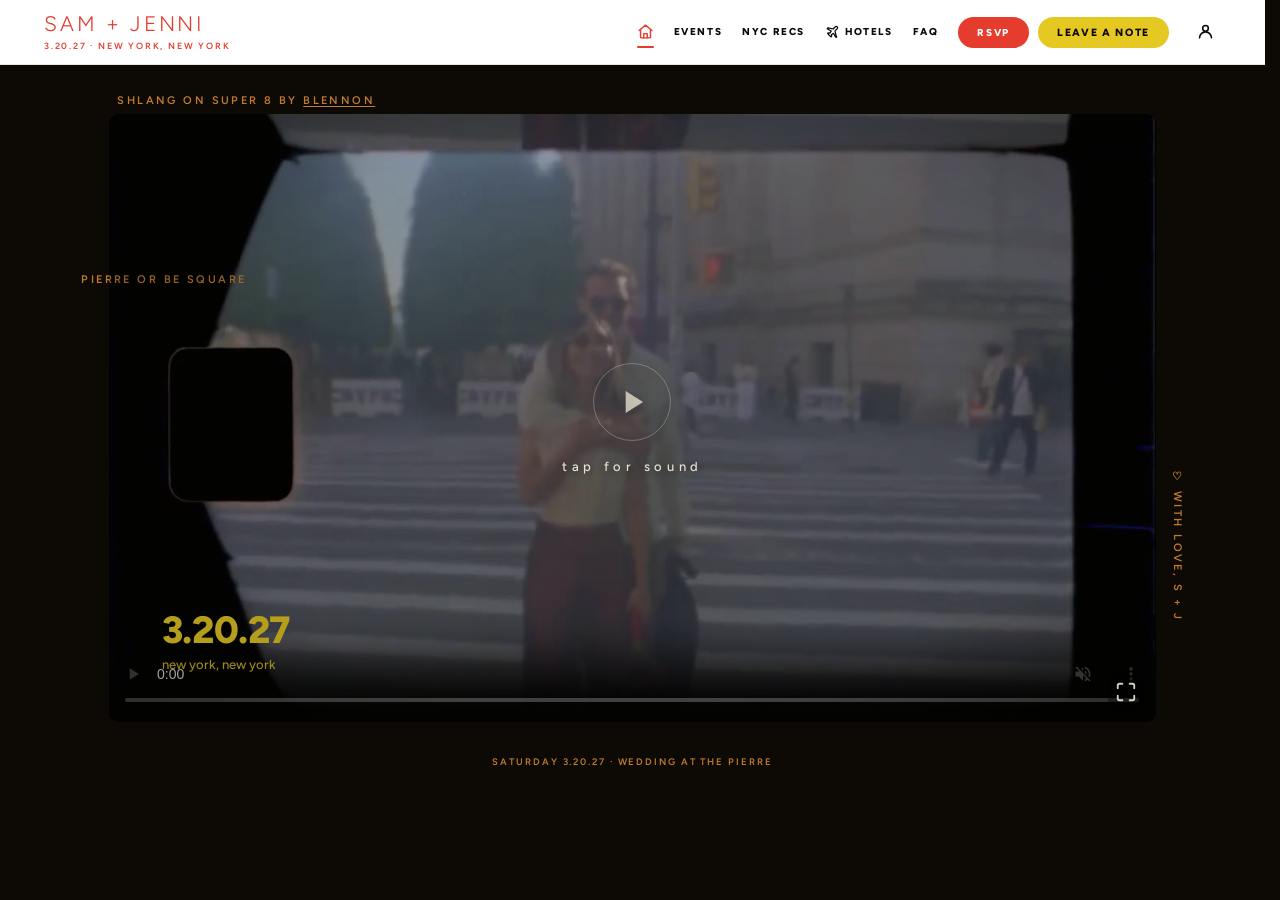
==== index.html @ 9a357774 "Photo upload: drop x-upsert (RLS refused every one), shrink big photos, surface the real error" ====
<!doctype html>
<html lang="en">
<head>
<meta charset="utf-8">
<meta name="viewport" content="width=device-width,initial-scale=1">
<meta property="og:type" content="website">
<meta property="og:url" content="https://samandjenni.com/">
<meta property="og:site_name" content="shlang wedding">
<meta property="og:title" content="sam + jenni">
<meta property="og:description" content="a private page for our guests">
<meta name="twitter:card" content="summary">
<meta name="twitter:title" content="sam + jenni">
<meta name="twitter:description" content="a private page for our guests">
<title>sam + jenni</title>
<meta name="description" content="shlang's wedding weekend · new york city">
<meta name="robots" content="noindex, nofollow">

<!-- Open Graph / iMessage / WhatsApp / Slack / Facebook -->
<!-- Twitter / X -->
<link rel="preconnect" href="https://fonts.googleapis.com">
<link rel="preconnect" href="https://fonts.gstatic.com" crossorigin>
<link href="https://fonts.googleapis.com/css2?family=Figtree:wght@300;400;500;600;700;800;900&display=swap" rel="stylesheet">
<link rel="icon" href="favicon.ico" sizes="any">
<link rel="stylesheet" href="site.css?v=20260831b">
<script>/* Preflight veil. Runs before first paint: if the gate told us this guest
   still owes us their details, hold the page behind an opaque layer so the
   home page and the hero film never flash before the panel. account.js lifts
   it once the sheet is mounted; the timeout below guarantees it lifts even if
   Supabase is unreachable, so nobody is ever stranded on a blank screen. */
if(/[?&]details=1\b/.test(location.search)){document.documentElement.className+=' sj-veil';
setTimeout(function(){document.documentElement.classList.remove('sj-veil')},2500);}</script>
<style>html.sj-veil::before{content:'';position:fixed;inset:0;background:#FBF8F3;z-index:2790}
html.sj-veil body{overflow:hidden}
html.sj-veil .sjsheet{z-index:2800}</style>
<style>
  :root {
    --red: #E53C2D;
    --red-deep: #C2301F;
    --gold: #E5C822;
    --gold-dim: rgba(229, 200, 34, 0.78);
    --ivory: #FAF3E0;
    --film-rust: #D08534;        /* analog edge-code amber/orange (Kodak-like) */
    --dark: #0D0905;
    --white: #FFFFFF;
  }

  * { box-sizing: border-box; margin: 0; padding: 0; }
  html, body { height: 100%; }

  /* Keyboard accessibility — show focus indicator only for keyboard navigation, not mouse clicks */
  button:focus:not(:focus-visible),
  a:focus:not(:focus-visible) { outline: none; }
  button:focus-visible,
  a:focus-visible,
  [role="button"]:focus-visible {
    outline: 2px solid var(--gold);
    outline-offset: 3px;
    border-radius: 2px;
  }
  body {
    font-family: 'Figtree', system-ui, -apple-system, sans-serif;
    background: var(--dark);
    color: var(--ivory);
    -webkit-font-smoothing: antialiased;
    overflow: hidden;
    display: flex;
    flex-direction: column;
  }

  /* ===== Top red ticker bar ===== */
  .ribbon {
    background: var(--red);
    color: var(--white);
    text-align: center;
    font-weight: 700;
    font-size: 12px;
    letter-spacing: 0.24em;
    text-transform: uppercase;
    padding: 13px 16px;
    flex: 0 0 auto;
  }
  .ribbon .sep {
    display: inline-block;
    margin: 0 18px;
    opacity: 0.7;
  }
  .ribbon-mobile { display: none; }
  @media (max-width: 720px) {
    .ribbon { font-size: 9.5px; letter-spacing: 0.14em; padding: 10px 8px; white-space: nowrap; overflow: hidden; }
    .ribbon .sep { margin: 0 8px; }
    .ribbon-desktop { display: none; }
    .ribbon-mobile { display: inline; }
  }

  /* ===== White crest band ===== */
  .crest {
    background: var(--white);
    text-align: center;
    padding: 12px 16px 13px;
    border-bottom: 1px solid var(--red);
    flex: 0 0 auto;
  }
  .crest-row {
    display: inline-flex;
    align-items: center;
    gap: 22px;
    line-height: 1;
  }
  .crest-rule {
    height: 2px;
    width: 64px;
    background: var(--red);
  }
  .crest-name {
    color: var(--red);
    font-weight: 900;
    font-size: 38px;
    letter-spacing: 0.06em;
    text-transform: uppercase;
  }
  .crest-tag {
    color: var(--red);
    font-weight: 600;
    font-size: 10px;
    letter-spacing: 0.34em;
    text-transform: uppercase;
    margin-top: 10px;
  }
  .crest-date {
    color: #8a7863;
    font-weight: 700;
    font-size: 15px;
    letter-spacing: 0.12em;
    margin-top: 10px;
    font-variant-numeric: tabular-nums;
  }
  @media (max-width: 720px) {
    .crest { padding: 14px 12px 16px; }
    .crest-name { font-size: 24px; letter-spacing: 0.04em; }
    .crest-rule { width: 36px; }
    .crest-tag { font-size: 9px; letter-spacing: 0.26em; margin-top: 7px; }
    .crest-date { font-size: 13px; margin-top: 8px; }
    .crest-row { gap: 14px; }
  }

  /* ===== Hero — black canvas with film-frame composition ===== */
  .hero {
    flex: 1 1 auto;
    background: var(--dark);
    position: relative;
    overflow: hidden;
    min-height: 0;
    display: flex;
    flex-direction: column;
    align-items: center;
    justify-content: center;
    padding: 10px 16px;
  }

  /* The film-frame wraps the video and gets the analog markings.
     Video aspect 1280/800 = 16:10 — fills width (with padding for markings) */
  .film-frame {
    position: relative;
    /* Fit by whichever dimension binds first: viewport width, or height-based 16:10.
       260px reserved for ribbon + crest + hero padding + fitf/cal-add caption stack.
       Asymmetric padding gives SHLANG more breathing room at top so it stays
       visible even with small overflows. */
    width: min(95vw, calc((100svh - 196px) * 1.6 + 100px));
    max-width: 1500px;
    aspect-ratio: calc(1280/800 + 0.08);  /* tiny extra width for side markings */
    padding: 36px 38px 24px;
  }
  @media (max-width: 720px) {
    /* Mobile: vertical 1080x1235 aspect, fills phone width.
       Tighter padding so markings sit right at the video edge. */
    .film-frame {
      width: 100%;
      max-width: none;
      aspect-ratio: 1080 / 1235;
      padding: 14px 18px 4px;
    }
    .hero { padding: 12px 0; }
  }

  .stage {
    position: absolute;
    inset: 36px 38px 24px;
    background: #000;
    overflow: hidden;
  }
  @media (max-width: 720px) {
    /* Inset matches new padding */
    .stage { top: 14px; left: 18px; right: 18px; bottom: 4px; }
  }

  .stage video {
    position: absolute;
    inset: 0;
    width: 100%;
    height: 100%;
    object-fit: cover;
    display: block;
    background: var(--dark);
  }
  .stage::after {
    content: "";
    position: absolute;
    inset: 0;
    pointer-events: none;
    background: radial-gradient(ellipse at center, transparent 65%, rgba(0,0,0,0.32) 100%);
  }

  /* ===== Analog film markings around the frame ===== */
  .film-mark {
    position: absolute;
    z-index: 1;           /* paint above .stage (video container) */
    color: var(--film-rust);
    font-family: 'Figtree', sans-serif;
    font-weight: 600;
    font-size: 11px;
    letter-spacing: 0.22em;
    text-transform: uppercase;
    white-space: nowrap;
    opacity: 0.92;
    pointer-events: none;  /* don't block video interactions beneath */
  }
  .film-mark a { pointer-events: auto; } /* re-enable clicks on the Blennon credit link */

  /* Same voice as the edge markings -- rust, uppercase, wide tracking -- but
     centred under the frame and allowed to wrap, because it carries two venues
     and a nowrap line would run off a narrow window. */
  .film-caption {
    margin: 9px auto 0;
    max-width: 92%;
    text-align: center;
    color: var(--film-rust);
    font-family: 'Figtree', sans-serif;
    font-weight: 600;
    font-size: 9.5px;
    letter-spacing: 0.2em;
    line-height: 1.55;
    text-transform: uppercase;
    opacity: 0.92;
  }
  .film-caption[hidden] { display: none; }
  /* One line on a wide window, stacked on a narrow one. Without this the
     84-character version wrapped to five ragged lines on a phone. */
  .fc-line { display: inline; }
  /* Horizontal margin, not an em-space in ::before -- whitespace at the join of
     two inline boxes collapses, and the two caption lines ran together with no
     gap between the end of one and the start of the next. */
  .fc-line + .fc-line { margin-left: 2.4em; }
  @media (max-width: 900px) {
    .fc-line { display: block; }
    .fc-line + .fc-line { margin-left: 0; margin-top: 4px; }
  }
  @media (max-width: 720px) {
    /* 92%, not 30ch: at 8.5px, 30ch is about 177px, which forced each event
       onto three lines. */
    .film-caption { font-size: 8.5px; letter-spacing: 0.14em; margin-top: 10px;
                    max-width: 92%; }
  }
  @media (max-height: 700px) {
    .film-caption { font-size: 8.5px; letter-spacing: 0.15em; margin-top: 6px; }
  }
  @media (max-width: 720px) {
    .film-mark { font-size: 8px; letter-spacing: 0.16em; }
  }

  /* Top edge markings (inside film-frame, deeper in 36px top padding band) */
  .mark-top-left  { top: 16px; left: 46px; }
  .mark-top-mid   { top: 16px; left: 50%; transform: translateX(-50%); }
  .mark-top-right { top: 16px; right: 46px; }
  /* Bottom edge markings (inside film-frame, 24px bottom padding band) */
  .mark-bot-left  { bottom: 9px; left: 46px; }
  .mark-bot-right { bottom: 9px; right: 46px; }

  /* Vertical side markings — left mirrors right by reading bottom-to-top */
  .mark-left-side {
    top: 30%;
    left: 10px;
    transform: translateY(-50%);
    writing-mode: sideways-lr;  /* bottom-to-top with upright chars */
    white-space: nowrap;
  }
  .mark-right-side {
    top: 70%;
    right: 10px;
    transform: translateY(-50%);
    writing-mode: vertical-rl;  /* top-to-bottom */
    white-space: nowrap;
  }

  @media (max-width: 720px) {
    /* Mobile: top marking sits tight to the video edge */
    .mark-top-left  { top: 3px; left: 22px; font-size: 8.5px; letter-spacing: 0.18em; }
    .mark-top-right { display: none; }
    /* Hide bottom markings on mobile — no floating frame numbers between video & FITF */
    .mark-bot-left  { display: none; }
    .mark-bot-right { display: none; }
    /* Side vertical markings — pulled tight to video edge.
       Left (PIERRE) high at top: 22%, right (heart) low at top: 70% — mirrors diagonal. */
    .mark-left-side  { left: 6px; top: 22%; font-size: 8.5px; letter-spacing: 0.18em; }
    .mark-right-side { right: 6px; font-size: 8.5px; letter-spacing: 0.18em; }
  }

  /* ===== Centered SOUND ON overlay (initial state) ===== */
  .sound-overlay {
    position: absolute;
    inset: 0;
    background: rgba(13, 9, 5, 0.22);
    /* No blur — video stays sharp so date typography reads through */
    display: flex;
    flex-direction: column;
    align-items: center;
    justify-content: center;
    gap: 18px;
    cursor: pointer;
    z-index: 5;
    transition: opacity 0.5s ease;
  }
  .sound-overlay.hidden {
    opacity: 0;
    pointer-events: none;
  }
  /* Speaker wrapper holds icon + breathing ring */
  .speaker-wrap {
    position: relative;
    width: 78px;
    height: 78px;
    display: inline-flex;
    align-items: center;
    justify-content: center;
  }
  .speaker-wrap::before {
    content: "";
    position: absolute;
    inset: 0;
    border-radius: 50%;
    border: 1px solid rgba(250, 243, 224, 0.7);
    animation: ringBreathe 3.6s ease-in-out 6 both;
  }
  .sound-overlay svg {
    width: 38px;
    height: 38px;
    color: var(--ivory);
    transform-origin: center;
    /* Visible breathing: opacity + scale + soft glow. 6 cycles × 3.6s ≈ 22s, then static */
    animation: iconBreathe 3.6s ease-in-out 6 both;
    z-index: 1;
  }
  .sound-overlay .label {
    color: var(--ivory);
    font-family: 'Figtree', sans-serif;
    font-weight: 500;
    font-size: 13px;
    letter-spacing: 0.36em;
    text-transform: lowercase;
    text-shadow: 0 2px 8px rgba(0,0,0,0.55);
    opacity: 0.9;
    transition: opacity 0.25s ease;
  }
  /* Hover brightens label (icon hover handled via animation/static rest state) */
  .sound-overlay:hover .label { opacity: 1; }

  @keyframes iconBreathe {
    0%, 100% {
      opacity: 0.7;
      transform: scale(1);
      filter: drop-shadow(0 0 0 rgba(255, 240, 220, 0));
    }
    50% {
      opacity: 1;
      transform: scale(1.1);
      filter: drop-shadow(0 0 16px rgba(255, 240, 220, 0.45));
    }
  }
  @keyframes ringBreathe {
    0%, 100% {
      transform: scale(1);
      opacity: 0.5;
      border-color: rgba(250, 243, 224, 0.55);
    }
    50% {
      transform: scale(1.16);
      opacity: 0.95;
      border-color: rgba(250, 243, 224, 0.95);
    }
  }
  @media (max-width: 720px) {
    .sound-overlay svg { width: 30px; height: 30px; }
    .sound-overlay .label { font-size: 11px; letter-spacing: 0.28em; }
  }

  /* Small SOUND OFF toggle (appears after sound is enabled — in BLACK SPACE under Watch Full Reel) */
  .sound-toggle {
    position: absolute;
    top: 50px;    /* directly below .hero-watch-reel (top: 16px) */
    right: 22px;  /* same x as .hero-watch-reel */
    z-index: 5;
    display: inline-flex;
    align-items: center;
    gap: 8px;
    font-family: 'Figtree', sans-serif;
    color: var(--ivory);
    background: none;
    border: none;
    cursor: pointer;
    padding: 4px 0;
    font-size: 10px;
    letter-spacing: 0.26em;
    text-transform: uppercase;
    font-weight: 400;
    opacity: 0;
    transition: opacity 0.3s;
    pointer-events: none;
  }
  .sound-toggle.show {
    opacity: 0.55;
    pointer-events: auto;
  }
  .sound-toggle:hover { opacity: 0.9; }
  .sound-toggle svg { width: 11px; height: 11px; }
  @media (max-width: 720px) {
    .sound-toggle { top: 42px; right: 18px; font-size: 9px; letter-spacing: 0.2em; }
  }

  /* ===== Watch full reel — in the black canvas, upper-right of hero (outside film frame) ===== */
  .hero-watch-reel {
    position: absolute;
    top: 16px;
    right: 22px;
    z-index: 6;
    display: inline-flex;
    align-items: center;
    gap: 10px;
    font-family: 'Figtree', sans-serif;
    text-transform: uppercase;
    color: var(--ivory);
    background: none;
    border: none;
    cursor: pointer;
    padding: 6px 0;
    font-weight: 500;
    font-size: 12px;
    letter-spacing: 0.3em;
    opacity: 0.82;
    transition: opacity 0.2s;
  }
  .hero-watch-reel::after {
    content: "";
    position: absolute;
    left: 0; right: 0; bottom: 0;
    height: 1px;
    background: currentColor;
    transform: scaleX(0.4);
    transform-origin: right;
    opacity: 0.6;
    transition: transform 0.3s ease-out, opacity 0.25s;
  }
  .hero-watch-reel { opacity: 0.5; }
  .hero-watch-reel:hover { opacity: 1; }
  .hero-watch-reel:hover::after { transform: scaleX(1); opacity: 1; }
  .hero-watch-reel .play-tri {
    transition: transform 0.22s;
    font-size: 16px;
    line-height: 1;
    display: inline-block;
  }
  .hero-watch-reel:hover .play-tri { transform: translateX(2px) scale(1.1); }
  /* Icon-only fullscreen button — lower-right of the video */
  .hero-watch-reel.icon-only {
    top: auto; bottom: 12px; right: 12px;
    padding: 7px; gap: 0;
    background: rgba(0,0,0,0.4); border-radius: 8px; opacity: 0.85; color: var(--ivory);
  }
  .hero-watch-reel.icon-only::after { display: none; }
  .hero-watch-reel.icon-only:hover { opacity: 1; background: rgba(0,0,0,0.6); }
  .hero-watch-reel.icon-only svg { display: block; transition: transform 0.2s; }
  .hero-watch-reel.icon-only:hover svg { transform: scale(1.12); }
  /* Use our overlay for fullscreen — hide the native controls' fullscreen button */
  #heroVideo::-webkit-media-controls-fullscreen-button { display: none; }
  /* Full-screen reel overlay */
  .reel-modal {
    position: fixed; inset: 0; z-index: 1000;
    background: rgba(13,9,5,0.94);
    display: none; align-items: center; justify-content: center; padding: 24px;
  }
  .reel-modal.open { display: flex; }
  .reel-modal video { max-width: 100%; max-height: 86vh; width: auto; border: 2px solid var(--ivory); background:#000; }
  .reel-close {
    position: absolute; top: 18px; right: 22px;
    width: 46px; height: 46px; border-radius: 50%;
    border: 2px solid var(--ivory); background: rgba(0,0,0,0.45); color: var(--ivory);
    font-size: 26px; line-height: 42px; text-align: center; cursor: pointer; z-index: 2;
    transition: background 0.15s, color 0.15s, border-color 0.15s;
  }
  .reel-close:hover { background: var(--red); border-color: var(--red); color: #fff; }
  @media (max-width: 720px) { .reel-close { top: 12px; right: 14px; } }
  @media (max-width: 720px) {
    /* Mobile: keep upper-right watch reel visible, just smaller */
    .hero-watch-reel { top: 14px; right: 18px; font-size: 10px; letter-spacing: 0.22em; gap: 6px; }
    /* Remove the resting underline on mobile — no hover to reveal it, half-line looks awkward */
    .hero-watch-reel::after { display: none; }
  }

  /* Hide the inline mobile link entirely — we restored the upper-right watch reel */
  .reel-link-mobile { display: none; }

  /* Date text fallback — shown over the black stage if the video fails entirely.
     Mirrors the burned-in lower-left date typography so guests still see when/where. */
  .date-fallback {
    position: absolute;
    bottom: 8%;
    left: 5%;
    z-index: 4;
    color: var(--gold);
    font-family: 'Figtree', sans-serif;
    line-height: 1.3;
    text-transform: lowercase;
    pointer-events: none;
    opacity: 0;
    transition: opacity 0.4s ease;
  }
  .date-fallback.show { opacity: 1; }
  .date-fallback .df-tag {
    font-size: 14px;
    font-weight: 500;
    margin-bottom: 4px;
    opacity: 0.85;
  }
  .date-fallback .df-date {
    font-size: 38px;
    font-weight: 800;
    letter-spacing: -0.01em;
    line-height: 1;
    margin-bottom: 8px;
  }
  .date-fallback .df-loc {
    font-size: 13px;
    font-weight: 500;
    opacity: 0.85;
  }
  @media (max-width: 720px) {
    .date-fallback .df-tag  { font-size: 11px; }
    .date-fallback .df-date { font-size: 30px; }
    .date-fallback .df-loc  { font-size: 11px; }
  }


  /* ===== Centered FITF caption below video ===== */
  .fitf-caption {
    margin-top: 6px;
    color: var(--gold);
    font-weight: 400;
    font-size: 10px;
    letter-spacing: 0.32em;
    text-transform: lowercase;
    opacity: 0.55;
    text-align: center;
    font-family: 'Figtree', sans-serif;
    flex: 0 0 auto;
  }
  @media (max-width: 720px) {
    .fitf-caption { font-size: 9px; letter-spacing: 0.32em; margin-top: 14px; }
  }

  /* ===== Add to Calendar — gold CTA above FITF (links at full opacity = clearly tappable) ===== */
  .cal-add {
    margin-top: 20px;
    text-align: center;
    font-family: 'Figtree', sans-serif;
    font-size: 12.5px;
    letter-spacing: 0.18em;
    text-transform: lowercase;
    color: var(--gold);
    flex: 0 0 auto;
  }
  .cal-add .cal-icon {
    width: 14px;
    height: 14px;
    color: var(--gold);
    opacity: 0.95;
    vertical-align: -3px;
    margin-right: 8px;
  }
  .cal-add .lead {
    color: var(--gold);
    opacity: 0.9;        /* brighter lead — reads as CTA, not caption */
    margin-right: 5px;
  }
  .cal-add a {
    color: var(--gold);
    opacity: 1;           /* link words at full gold — clearly tappable */
    text-decoration: none;
    border-bottom: 1px solid rgba(229, 200, 34, 0.65);  /* underline more visible */
    padding-bottom: 1px;
    transition: color 0.2s, border-color 0.2s;
  }
  .cal-add a:hover {
    color: #fff;
    border-color: #fff;
  }
  .cal-add .dot {
    margin: 0 5px;
    opacity: 0.45;
  }
  /* Share / download icon buttons — pulled close to the calendar links so they read as part of the same row */
  .cal-action-sep {
    margin: 0 4px 0 7px;
    opacity: 0.45;
  }
  .cal-action {
    display: inline-flex;
    align-items: center;
    justify-content: center;
    width: 20px;
    height: 20px;
    margin: 0 1px;
    padding: 0;
    color: var(--gold);
    background: none;
    border: none;
    cursor: pointer;
    opacity: 0.85;
    vertical-align: middle;
    transition: opacity 0.2s, transform 0.2s, color 0.2s;
  }
  .cal-action:hover { opacity: 1; color: #fff; transform: translateY(-1px); }
  .cal-action svg { width: 13px; height: 13px; display: block; }
  @media (max-width: 720px) {
    .cal-add { font-size: 11px; letter-spacing: 0.14em; margin-top: 14px; }
    .cal-add .cal-icon { width: 12px; height: 12px; margin-right: 6px; vertical-align: -2px; }
    .cal-add .dot { margin: 0 4px; }
    .cal-action { width: 18px; height: 18px; }
    .cal-action svg { width: 11px; height: 11px; }
    .cal-action-sep { margin: 0 3px 0 5px; }
  }

  /* Calendar actions overlaid in the film frame's bottom band */
  .cal-add.in-frame{
    position:absolute; left:50%; bottom:8px; transform:translateX(-50%);
    margin:0; z-index:7; white-space:nowrap;
    background:rgba(13,9,5,0.55); border-radius:999px; padding:6px 16px;
    -webkit-backdrop-filter:blur(3px); backdrop-filter:blur(3px);
  }
  @media (max-width:720px){
    .cal-add.in-frame{ bottom:5px; padding:4px 10px; }
    .cal-add.in-frame .lead{ display:none; }
  }


  /* ===== Floating hero utilities: calendar (left) + book (right) ===== */
  .hero-utils{
    position:absolute; left:0; right:0; bottom:10px; z-index:8;
    display:flex; align-items:center; justify-content:space-between;
    padding:0 26px; pointer-events:none;
  }
  .hero-utils > *, .cal-wrap{ pointer-events:auto; }
  .util-pill{
    display:inline-flex; align-items:center; gap:9px;
    font-family:'Figtree',sans-serif; font-size:11px; font-weight:800;
    letter-spacing:.16em; text-transform:uppercase; text-decoration:none;
    padding:11px 20px; border-radius:999px; cursor:pointer; white-space:nowrap;
    transition:background .15s,color .15s,transform .15s;
  }
  .util-pill svg{ width:14px; height:14px; }
  .cal-toggle{
    background:rgba(13,9,5,.55); color:var(--gold); border:1.5px solid var(--gold-dim);
    -webkit-backdrop-filter:blur(4px); backdrop-filter:blur(4px);
  }
  .cal-toggle:hover{ background:rgba(13,9,5,.8); color:#fff; border-color:#fff; }
  .cal-toggle .caret{ font-size:10px; opacity:.8; transition:transform .18s; }
  .cal-toggle[aria-expanded="true"] .caret{ transform:rotate(180deg); }
  .util-book{
    background:var(--red); color:#fff; border:2px solid var(--dark);
    box-shadow:0 3px 14px rgba(0,0,0,.45);
  }
  .util-book:hover{ background:var(--gold); color:var(--dark); border-color:var(--dark); transform:translateY(-1px); }

  .cal-wrap{ position:relative; }
  .cal-pop{
    position:absolute; bottom:calc(100% + 10px); left:0; min-width:230px;
    background:#fff; border:2px solid var(--dark); border-radius:14px;
    box-shadow:0 14px 40px rgba(0,0,0,.45); padding:7px; z-index:9;
  }
  .cal-pop[hidden]{ display:none; }
  .cal-pop a, .cal-pop button{
    display:block; width:100%; text-align:left; background:none; border:none;
    font-family:'Figtree',sans-serif; font-size:13px; font-weight:600; color:var(--dark);
    text-decoration:none; padding:10px 12px; border-radius:9px; cursor:pointer;
  }
  .cal-pop a:hover, .cal-pop button:hover{ background:var(--ivory); color:var(--red); }
  .cal-pop-sep{ height:1px; background:#e4d9c4; margin:5px 8px; }

  @media (max-width:720px){
    /* two-button dock */
    .hero-utils{ position:static; padding:10px 12px 0; gap:10px; }
    .hero-utils .util-pill{ flex:1; justify-content:center; font-size:10px; padding:12px 10px; letter-spacing:.1em; }
    .cal-wrap{ flex:1; display:flex; }
    .cal-toggle{ width:100%; justify-content:center; }
    .cal-pop{ left:0; right:0; min-width:0; }
  }

  /* ===== Modal for full reel ===== */
  .modal { position: fixed; inset: 0; background: rgba(13, 9, 5, 0.95); display: none; align-items: center; justify-content: center; z-index: 100; padding: 32px; }
  .modal.open { display: flex; }
  .modal-inner { background: #000; max-width: 1100px; width: 100%; border: 2px solid var(--gold); border-radius: 2px; position: relative; }
  .modal video { width: 100%; height: auto; display: block; }
  .modal-close { position: absolute; top: -18px; right: -18px; background: var(--red); color: var(--white); border: none; width: 40px; height: 40px; border-radius: 999px; cursor: pointer; font-size: 18px; font-weight: 700; line-height: 1; box-shadow: 0 4px 18px rgba(0,0,0,0.5); z-index: 2; }
  @media (max-width: 720px) {
    /* Mobile: keep close button inside the modal-inner so it won't clip against the screen edge or iOS notch */
    .modal-close { top: 10px; right: 10px; width: 36px; height: 36px; }
  }

  /* Reel credit — tiny film-credit strip below the video in the modal */
  .reel-credit {
    background: #000;
    padding: 14px 20px 16px;
    text-align: center;
    font-family: 'Figtree', sans-serif;
    font-size: 10px;
    letter-spacing: 0.3em;
    text-transform: lowercase;
    color: rgba(250, 243, 224, 0.55);
    font-weight: 400;
  }
  .reel-credit a {
    color: rgba(250, 243, 224, 0.85);
    text-decoration: none;
    border-bottom: 1px solid rgba(250, 243, 224, 0.3);
    transition: color 0.2s, border-color 0.2s;
    padding-bottom: 1px;
  }
  .reel-credit a:hover {
    color: var(--gold);
    border-color: var(--gold);
  }
  .reel-credit .dot {
    margin: 0 12px;
    opacity: 0.45;
  }
  @media (max-width: 640px) {
    .reel-credit { font-size: 9px; letter-spacing: 0.22em; padding: 10px 12px 12px; }
    .reel-credit .dot { margin: 0 6px; }
  }

  /* ===== Where to stay ===== */
  .stay-link {
    display: block;
    margin: 4px auto 0;
    background: none;
    border: none;
    cursor: pointer;
    font-family: 'Figtree', sans-serif;
    font-size: 10px;
    font-weight: 600;
    letter-spacing: 0.32em;
    text-transform: lowercase;
    color: var(--gold);
    opacity: 0.85;
    padding: 4px 8px;
    flex: 0 0 auto;
  }
  .stay-link:hover { opacity: 1; text-decoration: underline; text-underline-offset: 4px; }
  .stay-link .arrow { margin-left: 6px; }
  @media (max-width: 720px) {
    .stay-link { font-size: 9px; letter-spacing: 0.26em; }
  }
  .hotels-inner {
    background: #000;
    max-width: 560px;
    width: 100%;
    border: 2px solid var(--gold);
    border-radius: 2px;
    position: relative;
    padding: 34px 34px 26px;
    font-family: 'Figtree', sans-serif;
  }
  .hotels-inner h2 {
    text-align: center;
    color: var(--gold);
    font-size: 15px;
    font-weight: 700;
    letter-spacing: 0.32em;
    text-transform: lowercase;
    margin-bottom: 6px;
  }
  .hotels-inner .stay-sub {
    text-align: center;
    color: rgba(250, 243, 224, 0.55);
    font-size: 10px;
    letter-spacing: 0.22em;
    text-transform: lowercase;
    margin-bottom: 22px;
  }
  .hotel-row {
    display: flex;
    justify-content: space-between;
    align-items: baseline;
    gap: 16px;
    padding: 13px 2px;
    border-top: 1px solid rgba(250, 243, 224, 0.15);
  }
  .hotel-row:last-of-type { border-bottom: 1px solid rgba(250, 243, 224, 0.15); }
  .hotel-row .h-name {
    color: var(--ivory);
    font-size: 13.5px;
    font-weight: 600;
    letter-spacing: 0.06em;
    text-transform: lowercase;
  }
  .hotel-row .h-note {
    display: block;
    color: rgba(250, 243, 224, 0.5);
    font-size: 10.5px;
    font-weight: 400;
    letter-spacing: 0.04em;
    margin-top: 2px;
  }
  .hotel-row a.h-book {
    color: var(--gold);
    font-size: 10.5px;
    font-weight: 700;
    letter-spacing: 0.22em;
    text-transform: lowercase;
    text-decoration: none;
    border-bottom: 1px solid rgba(229, 200, 34, 0.4);
    padding-bottom: 1px;
    white-space: nowrap;
  }
  .hotel-row a.h-book:hover { border-color: var(--gold); }
  .hotels-inner .stay-foot {
    text-align: center;
    color: rgba(250, 243, 224, 0.45);
    font-size: 9.5px;
    letter-spacing: 0.24em;
    text-transform: lowercase;
    margin-top: 18px;
  }
  @media (max-width: 640px) {
    .hotels-inner { padding: 26px 18px 20px; }
    .hotel-row { flex-direction: column; gap: 6px; }
  }
</style>

<style>
  /* ===== Full-site sections (added) ===== */
  .sitenav{position:sticky;top:0;z-index:60;display:flex;justify-content:center;align-items:center;gap:26px;flex-wrap:wrap;
    background:var(--ivory);border-top:2px solid var(--dark);border-bottom:2px solid var(--dark);padding:0 20px;min-height:46px}
  .sitenav a{font-family:'Figtree',sans-serif;font-size:11px;font-weight:800;letter-spacing:.22em;text-transform:uppercase;
    color:var(--dark);text-decoration:none;padding:2px 0;border-bottom:2px solid transparent}
  .sitenav a:hover{color:var(--red);border-bottom-color:var(--red)}
  .nav-cta{display:inline-flex;gap:9px;align-items:center}
  .nav-cta .cta-btn{border:2px solid var(--dark);border-radius:999px;background:var(--gold);color:var(--dark);font-family:inherit;font-size:10.5px;font-weight:800;letter-spacing:.16em;text-transform:uppercase;padding:8px 18px;cursor:pointer;text-decoration:none;white-space:nowrap;border-bottom:2px solid var(--dark)}
  .nav-cta .cta-btn:hover{background:var(--red);color:#fff;border-color:var(--red)}
  .nav-cta .cta-primary{background:var(--red);color:#fff;border-color:var(--red)}
  .nav-cta .cta-primary:hover{background:var(--dark);border-color:var(--dark)}
  /* Tablet only. Below 761px site.css keeps the nav on ONE nowrap scrolling row,
     so the calendar icon must not be allowed to wrap onto a line of its own. */
  @media(max-width:900px) and (min-width:761px){.sitenav{flex-wrap:wrap;padding:8px 14px;gap:12px 16px}}
  @media(max-width:900px){.nav-cta{width:100%;justify-content:center}.nav-cta .cta-btn{flex:1;text-align:center;max-width:190px}}
  .sect{background:var(--ivory);color:var(--dark);padding:44px 24px;border-bottom:2px solid var(--dark)}
  .sect.alt{background:var(--white)}
  .wrap{max-width:960px;margin:0 auto}
  .eyebrow{text-align:center;font-size:10.5px;font-weight:800;letter-spacing:.34em;text-transform:uppercase;color:var(--red);margin-bottom:12px}
  .sect h2{text-align:center;font-size:34px;font-weight:800;letter-spacing:.05em;text-transform:uppercase;line-height:1.05}
  .sect .rule{width:60px;height:3px;background:var(--red);margin:16px auto 8px}
  .sect .lede{text-align:center;font-size:14.5px;color:#6b5a50;font-style:italic;margin-bottom:40px}
  /* schedule */
  .days{display:grid;grid-template-columns:1fr 1fr;gap:22px}
  .dcard{border:2px solid var(--dark);background:var(--white)}
  .dcard .band{border-bottom:2px solid var(--dark);padding:12px;text-align:center;font-size:11px;font-weight:800;letter-spacing:.22em;text-transform:uppercase}
  .dcard.fri .band{background:var(--gold)}
  .dcard.sat .band{background:var(--red);color:var(--white)}
  .dcard .in{padding:26px 22px;text-align:center}
  .dcard h3{font-size:25px;font-weight:800;text-transform:uppercase;letter-spacing:.03em}
  .dcard .addr{font-size:13px;color:#6b5a50;margin-top:7px;line-height:1.5}
  .dcard .tag{display:inline-block;margin-top:14px;font-size:10px;font-weight:800;letter-spacing:.16em;text-transform:uppercase;
    border:1.5px solid var(--dark);border-radius:999px;padding:5px 12px}
  .dcard a.maplink{display:inline-block;margin-top:14px;font-size:11px;font-weight:800;letter-spacing:.14em;text-transform:uppercase;color:var(--red)}
  /* hotels */
  .hotel{border:2px solid var(--dark);background:var(--white);margin-bottom:-2px;display:grid;grid-template-columns:1fr auto;gap:18px;align-items:center;padding:20px 22px}
  .hotel.star{outline:3px solid var(--red);outline-offset:-3px;position:relative;z-index:1}
  .hname{font-size:19px;font-weight:800;text-transform:uppercase;letter-spacing:.03em}
  .hmeta{font-size:13px;color:#6b5a50;margin-top:5px;line-height:1.55}
  .hmeta b{color:var(--dark)}
  .flag{display:inline-block;background:var(--red);color:#fff;font-size:9px;font-weight:800;letter-spacing:.14em;
    text-transform:uppercase;padding:3px 9px;border-radius:999px;margin-bottom:7px}
  .bookbtn{display:inline-block;border:2px solid var(--dark);background:var(--gold);color:var(--dark);text-decoration:none;
    font-size:11px;font-weight:800;letter-spacing:.16em;text-transform:uppercase;padding:12px 20px;white-space:nowrap}
  .bookbtn:hover{background:var(--red);color:#fff}
  .travelnote{margin-top:26px;border:2px dashed var(--dark);padding:18px 20px;font-size:13.5px;line-height:1.7;background:var(--ivory)}
  .travelnote .tnlabel{display:block;text-transform:uppercase;letter-spacing:.12em;font-size:10.5px;font-weight:800;color:var(--red);margin-bottom:8px}
  .travelnote b{font-weight:700;color:var(--dark)}
  /* faq */
  .faq{border:2px solid var(--dark);background:var(--white)}
  .faq details{border-bottom:1px dashed #d6c6ac}
  .faq details:last-child{border-bottom:none}
  .faq summary{cursor:pointer;list-style:none;padding:17px 22px;font-size:14.5px;font-weight:700;display:flex;justify-content:space-between;gap:14px}
  .faq summary::-webkit-details-marker{display:none}
  .faq summary::after{content:'+';color:var(--red);font-weight:800;font-size:19px;line-height:1}
  .faq details[open] summary::after{content:'–'}
  .faq .a{padding:0 22px 19px;font-size:13.5px;line-height:1.7;color:#5f5148}
  /* rsvp */
  .rsvp{text-align:center;border:2px solid var(--dark);background:var(--red);color:#fff;padding:44px 30px}
  .rsvp h3{font-size:26px;font-weight:800;text-transform:uppercase;letter-spacing:.06em}
  .rsvp p{max-width:560px;margin:14px auto 0;font-size:14.5px;line-height:1.65}
  .sfoot{text-align:center;padding:40px 20px;background:var(--dark);color:var(--gold);
    font-size:10.5px;font-weight:700;letter-spacing:.26em;text-transform:uppercase}
  @media(max-width:760px){
    .days{grid-template-columns:1fr}
    .hotel{grid-template-columns:1fr}
    .sect h2{font-size:26px}
    .sitenav{gap:16px;padding:12px 14px}
    .sitenav a{font-size:11px;letter-spacing:.14em}
  }
</style>

<style>
  /* ===== Layout fixes: turn the old single-screen save-the-date into a scrolling site ===== */
  html { scroll-behavior: smooth; }
  body {
    display: block !important;      /* was flex — it crushed the hero */
    overflow: visible !important;   /* was hidden — it broke scrolling + sticky nav */
    background: #fff !important;
    color: var(--dark) !important;
  }
  .hero {
    flex: none !important;          /* stop the video collapsing to a sliver */
    height: auto !important;
    min-height: calc(100svh - 150px);   /* film fits within one viewport after header */
  }
  /* Sticky nav — sits under the crest, then pins to the top and never leaves */
  .sitenav {
    position: sticky; top: 0; z-index: 100;
    background: #fff;
    scroll-margin-top: 0;
  }
  /* Sections: all white */
  .sect, .sect.alt { background: #fff; }
  .travelnote { background: #fff; }
  /* Anchor targets clear the sticky nav */
  #weekend, #travel, #faq, #rsvp { scroll-margin-top: 62px; }
  @media (max-width: 760px) {
    .hero { min-height: 62vh; }
    #weekend, #travel, #faq, #rsvp { scroll-margin-top: 54px; }
  }
</style>

<style>
  .subhead{margin:52px 0 20px;text-align:center;font-size:12px;font-weight:800;letter-spacing:.26em;
    text-transform:uppercase;color:var(--dark)}
  .subhead::after{content:'';display:block;width:34px;height:2px;background:var(--gold);margin:10px auto 0}
  .recgrid{display:grid;grid-template-columns:repeat(3,1fr);gap:16px}
  .rec{border:2px solid var(--dark);background:#fff;padding:20px 18px}
  .rec .rtag{font-size:9px;font-weight:800;letter-spacing:.16em;text-transform:uppercase;color:var(--red)}
  .rec .rname{font-size:19px;font-weight:800;margin-top:7px}
  .rec .rwhy{font-size:13px;color:#6b5a50;margin-top:8px;line-height:1.6}
  .rec.placeholder{border-style:dashed;background:#fdfaf3}
  #recs{scroll-margin-top:62px}
  @media(max-width:760px){ .recgrid{grid-template-columns:1fr} #recs{scroll-margin-top:54px} }
</style>

<style>
  /* ===== One-viewport homepage: header <=140px, hero fills the rest ===== */
  /* --sj-links is the RSVP / note / over-under row under the film. The hero
     used to claim the whole viewport below the header, which pushed that row
     just past the fold — you had to scroll a few pixels to learn the links
     existed. Subtracting its height means film + links land together. */
  /* The film sits at its natural size now rather than filling the viewport, so
     the ivory page shows below it. --sj-links is the RSVP row's share. */
  :root{ --sj-header: 140px; --sj-links: 42px; }

  /* No home-only crest/nav sizing on desktop.
     These used to set .crest{padding:13px 0 15px !important}, a 38px
     .crest-name and .sitenav{min-height:48px; padding:0 20px !important}, which
     made this page's top bar 92.5px tall against 64px everywhere else — the
     whole page appeared to jump upward on leaving home. Desktop geometry now
     comes from the shared .topbar .crest / .topbar .sitenav rules in site.css,
     so every page's header is the same height. Mobile keeps its own rules
     below; only the desktop overrides were removed. */
  .crest-name{ white-space:nowrap; }
  /* Mobile: same 16px gutter as .sect, one scrolling row (see site.css) */
  @media (max-width:760px){
    .sitenav{
      min-height:46px !important;
      padding-top:0 !important; padding-bottom:0 !important;
      padding-left:max(16px, env(safe-area-inset-left)) !important;
      padding-right:max(16px, env(safe-area-inset-right)) !important;
      flex-wrap:nowrap !important;
      /* centered + overflowing would make the first links unscrollable */
      justify-content:flex-start !important;
      overflow-x:auto; overflow-y:hidden;
    }
  }

  /* Hero owns the remaining height */
  .hero{
    height: calc(100svh - var(--sj-header) - var(--sj-links)) !important;
    min-height: 0 !important;
    overflow: hidden !important;
    padding: 8px 16px !important;
    position: relative;
  }

  /* Film sized by AVAILABLE HEIGHT, not viewport width */
  .film-frame{
    height: calc(100% - 34px) !important;
    width: auto !important;
    max-width: calc(100vw - 100px) !important;
    margin: 0 auto !important;
  }

  /* Utilities pinned just above the hero's bottom edge */
  .hero-utils{ bottom:16px !important; padding:0 !important; width:min(95vw, calc((100svh - 196px) * 1.6 + 100px)) !important; max-width:1500px; left:50% !important; right:auto !important; transform:translateX(-50%); }

  /* Short screens: trim chrome, never the title */
  @media (max-height: 800px){
    /* Crest padding/tag sizing removed with the block above — the shared header
       is already compact, so trimming it again only reopened the height gap. */
    .crest-rule{ width:48px; }
    .hero{ padding:6px 12px !important; }
    .film-frame{ height: calc(100% - 30px) !important; }
    .film-mark{ font-size:9.5px; letter-spacing:.16em; }
    .hero-utils{ bottom:12px !important; }
    .util-pill{ padding:9px 16px; font-size:10px; }
  }
  @media (max-height: 700px){
    .crest-name{ font-size:32px; }
    /* The Kodak edge marks used to be hidden outright on short viewports —
       which is any browser window that isn't full height, so they vanished on
       a laptop with the dock showing. Shrink them instead. */
    .film-mark{ font-size:8.5px; letter-spacing:.14em; }
    .mark-top-left{ top:4px; left:24px; }
    .film-frame{ max-width: calc(100vw - 40px) !important; }
  }

  /* Mobile keeps its own scrollable rhythm */
  @media (max-width: 720px){
    .hero{ height:auto !important; min-height:0 !important; padding:10px 0 !important; }
    .film-frame{ height:auto !important; width:100% !important; max-width:none !important; margin:0 auto !important; }
    .hero-utils{ position:static !important; padding:12px !important; }
  }
</style>

<style>
  /* ===== AWA pass — rounded + compact, matching site.css ===== */
  /* the film itself gets the same soft corner as every card */
  .stage{ border-radius:var(--r-sm); }
  .reel-modal video{ border-radius:var(--r-md); }
  .modal-inner{ border-radius:var(--r-md); overflow:hidden; }
  .modal-inner video{ border-radius:0; }
  .hotels-inner{ border-radius:var(--r-lg); }
  .hero-watch-reel.icon-only{ border-radius:var(--r-sm); }
  .cal-pop{ border-radius:var(--r-md); }
  .cal-pop a, .cal-pop button{ border-radius:var(--r-sm); }
  /* denser section rhythm (mirrors site.css) if a section is ever added here */
  .sect{ padding:24px 20px 30px; }
  .sect h2{ font-size:30px; }
  .sect .rule{ margin:10px auto 6px; width:46px; height:2.5px; border-radius:var(--r-pill); }
  .sect .lede{ font-size:13.5px; margin-bottom:22px; }
  .subhead{ margin:24px 0 10px; }
  .days{ gap:14px; }
  .dcard, .faq{ border-radius:var(--r-lg); overflow:hidden; }
  .hotel{ border-radius:var(--r-lg); padding:14px 16px; }
  .rec{ border-radius:var(--r-md); padding:13px 14px; }
  .travelnote{ border-radius:var(--r-md); padding:13px 16px; margin-top:14px; }
  .rsvp{ border-radius:var(--r-lg); padding:30px 24px; }
  .bookbtn{ border-radius:var(--r-pill); }
  .recgrid{ gap:10px; }
  .sfoot{ padding:24px 18px; border-radius:var(--r-lg) var(--r-lg) 0 0; }
</style>
<style>
  /* The home page is film + three links and nothing else, so the ivory page
     background showed as a white band under the fold. Black all the way down. */
  /* the rules either side of SAM + JENNI go — Jenni's call, and it lets the
     kebab sit in that space without crowding */
  .crest-rule{ display:none !important; }
</style>
<style>
  /* The home page is the film and nothing else, so it's one black field rather
     than a dark band on an ivory page. html AND body: the root element paints
     the canvas below the body box, which is what left a white strip last time. */
  html, body.is-home-dark{ background:var(--dark) !important; }
  body.is-home-dark{ min-height:100svh; }
  /* The black region is a deliberate frame, not leftover canvas. It fills the
     viewport below the crest and CENTRES the film inside itself, so theempty space
     is shared above and below rather than dumped underneath. The film keeps its
     own size — nothing here stretches or crops it. */
  @media (max-width:760px){
    body.is-home-dark .hero{
      min-height: calc(100svh - var(--sj-crest, 96px)) !important;
      display:flex !important; align-items:center !important; justify-content:center !important;
      padding:22px 14px 54px !important; }
    /* a touch more air under the wordmark, to balance the black below */
    body.is-home-dark .crest{ padding-bottom:19px !important; }
  }
</style>
</head>
<body class="has-mobile-actions is-home-dark">
  <span id="top"></span>
<!-- White crest band -->
  <div class="topbar">
  <header class="crest">
    <div class="crest-row">
      <span class="crest-rule"></span>
      <span class="crest-name"><a href="index.html">Sam + Jenni</a></span>
      <span class="crest-rule"></span>
    </div>
    <div class="crest-tag"><span data-dates-short>3.20.27</span> · new york, new york</div>
  </header>

      <nav class="sitenav">
    <a class="active" href="index.html"><svg class="nav-home-ico" viewBox="0 0 24 24" fill="none" stroke="currentColor" stroke-width="2" stroke-linecap="round" stroke-linejoin="round" aria-hidden="true"><path d="M3 10.5 12 3l9 7.5"/><path d="M5 9.6V20a1 1 0 0 0 1 1h12a1 1 0 0 0 1-1V9.6"/><path d="M9.5 21v-6h5v6"/></svg><span class="nav-word">home</span></a>
    <a href="weekend.html">events</a>
    <a href="recommendations.html"><span class="nav-long">NYC recs</span><span class="nav-brief">recs</span></a>
    <a href="travel.html"><svg class="nav-plane" viewBox="0 0 24 24" fill="none" stroke="currentColor" stroke-width="2" stroke-linecap="round" stroke-linejoin="round" aria-hidden="true"><path d="M17.8 19.2 16 11l3.5-3.5a2.1 2.1 0 0 0-3-3L13 8 4.8 6.2a1 1 0 0 0-.9 1.7l6 3.4-2.2 3.3-2.6-.4a.8.8 0 0 0-.7 1.3l2.3 2.6 2.6 2.3a.8.8 0 0 0 1.3-.7l-.4-2.6 3.3-2.2 3.4 6a1 1 0 0 0 1.7-.9Z"/></svg><span class="nav-long">hotels</span><span class="nav-brief">hotels/?&#8217;s</span></a>
    <a class="nav-faq" href="faq.html">FAQ</a>
    <button type="button" class="nav-ou" data-ou-open aria-label="Over/under"><span class="nav-long">over/under</span><span class="nav-brief">+/−</span></button>
      <span class="nav-actions">
        <a class="nav-act nav-act--rsvp" href="rsvp.html" data-rsvp-open>RSVP</a>
        <button type="button" class="nav-act nav-act--note" data-note-open>Note</button>
      </span>
      <span class="nav-cta">
      <a class="cta-btn cta-primary" href="rsvp.html" data-rsvp-open>RSVP</a>
      <button type="button" class="cta-btn" data-note-open>Leave a note</button>
    </span>
      <span class="nav-acct">
        <button type="button" class="acct-btn" aria-expanded="false" aria-label="Your details">
          <svg viewBox="0 0 24 24" fill="none" stroke="currentColor" stroke-width="2" stroke-linecap="round" stroke-linejoin="round" aria-hidden="true"><circle cx="12" cy="8" r="3.6"/><path d="M4.5 20a7.5 7.5 0 0 1 15 0"/></svg>
        </button>
      </span>
  </nav>
  </div>

  <!-- Hero with film frame markings -->
  <section class="hero">
    <div class="film-frame">

      <!-- Analog film edge markings — desktop and mobile share the same layout now -->
      <span class="film-mark mark-top-left">shlang on super 8 by <a href="https://www.blennoncreatives.com/" target="_blank" rel="noopener" style="color:inherit;text-decoration:underline;text-underline-offset:2px;">blennon</a></span>

      <span class="film-mark mark-left-side">PIERRE OR BE SQUARE</span>
      <span class="film-mark mark-right-side">♡ with love, s + j</span>

      <!-- Video stage -->
      <div class="stage">
        <video id="heroVideo"
               muted autoplay loop playsinline controls preload="auto"
               poster="poster.jpg"
               data-mobile-src="hero-home.mp4"
               data-desktop-src="hero-home.mp4"></video>
        <script>
          // Set the correct source for the current viewport synchronously, before
          // the browser starts pre-loading. Avoids the iOS Safari bug where the
          // <source media> queries aren't honored on first load, causing the
          // desktop video to flash briefly inside the mobile-aspect frame.
          //
          // We also intentionally OMIT the autoplay attribute and trigger play()
          // from JS only after canplay + double-rAF — this prevents iOS from
          // briefly rendering the video at its intrinsic dimensions (1080x1235)
          // before object-fit + container CSS take effect.
          (function() {
            var v = document.getElementById('heroVideo');
            var isMobile = window.matchMedia('(max-width: 720px)').matches;
            v.src = isMobile ? v.dataset.mobileSrc : v.dataset.desktopSrc;
          })();
        </script>

        <!-- Date text fallback — shown only if the video fails to load -->
        <div class="date-fallback" id="dateFallback" aria-hidden="true">
          <!-- data-dates-short: personalize.js rewrites this per tier. The static
               text must stay the narrowest value, or a slow video shows every
               reader the same span before the script can narrow it. -->
          <div class="df-date" data-dates-short>3.20.27</div>
          <div class="df-loc">new york, new york</div>
        </div>

        <!-- Centered play/sound overlay — tap reveals the native player controls -->
        <div class="sound-overlay" id="soundOverlay" role="button" aria-label="Tap to play with sound">
          <span class="speaker-wrap">
            <svg viewBox="0 0 24 24" fill="currentColor"><path d="M8 5v14l11-7z"/></svg>
          </span>
          <span class="label">tap for sound</span>
        </div>

        <!-- Fullscreen the film — small icon, lower-right of the video -->
        <button class="hero-watch-reel icon-only" type="button" id="openReel" aria-label="Watch full screen" title="Watch full screen">
          <svg viewBox="0 0 24 24" width="22" height="22" fill="none" stroke="currentColor" stroke-width="2" stroke-linecap="round" stroke-linejoin="round" aria-hidden="true">
            <path d="M8 3H5a2 2 0 0 0-2 2v3M16 3h3a2 2 0 0 1 2 2v3M21 16v3a2 2 0 0 1-2 2h-3M3 16v3a2 2 0 0 0 2 2h3"/>
          </svg>
        </button>

      </div>

      
    </div>
    </div>


    <!-- Where and when, under the film. Assembled by JS per tier and NOT written
         into the static HTML: anything in the source is readable by every
         reader regardless of what they should see. Keep it empty here. -->
    <p class="film-caption" id="filmCaption" hidden></p>

    <button class="reel-link-mobile" type="button" id="openReelMobile">
      watch full screen<span class="arrow">→</span>
    </button>
  </section>
  








  <!-- Full-screen reel overlay — the whole film, easy to exit -->
  <div class="reel-modal" id="reelModal" aria-hidden="true">
    <button class="reel-close" id="reelClose" type="button" aria-label="Close">×</button>
    <video id="reelVideo" playsinline controls preload="none" poster="poster.jpg">
      <source src="full-reel.mp4" type="video/mp4">
    </video>
  </div>

  <script>
    (function () {
      const hero     = document.getElementById('heroVideo'),
            reelVid  = document.getElementById('reelVideo'),
            openReel = document.getElementById('openReel'),
            openReelMobile = document.getElementById('openReelMobile'),
            soundOverlay = document.getElementById('soundOverlay');
      // hero-home.mp4 already begins at 0:20 and loops on its own (loop attribute).

      // Phones: show the native controls immediately and drop the custom
      // overlay. Two play affordances stacked on one video is worse than one,
      // and the native arrow is the one people already know.
      var isPhone = window.matchMedia && window.matchMedia('(max-width:760px)').matches;
      if (isPhone && hero) {
        // setAttribute, not the property: iOS suppresses the control bar for an
        // autoplaying muted inline video unless `controls` is a real attribute
        // on the element, so `hero.controls = true` left the film with no
        // scrubber, no volume and no visible way in.
        hero.setAttribute('controls', '');
        hero.controls = true;
        if (soundOverlay) soundOverlay.remove();
        // iOS's own player has a fullscreen button in the same corner as ours
        if (openReel) openReel.remove();
      }

      // ---- sound on first deliberate play --------------------------------
      // The film needs `muted` to autoplay at all — every browser blocks audible
      // autoplay. So pressing the native play button resumed it still silent,
      // and you had to find the volume icon as a second step.
      //
      // The autoplay itself also fires a `play` event, so we can't just unmute
      // on `play`. We wait for a real user gesture first, then unmute the next
      // time playback starts. Unmuting inside a gesture-initiated play is
      // allowed by Safari's autoplay policy; doing it on load would be blocked.
      //
      // Once only: if someone deliberately mutes it again, we leave them alone.
      var gestured = false, didUnmute = false;
      ['pointerdown', 'touchstart', 'keydown'].forEach(function (t) {
        document.addEventListener(t, function () { gestured = true; },
          { once: true, capture: true, passive: true });
      });
      if (hero) {
        hero.addEventListener('play', function () {
          if (gestured && !didUnmute && hero.muted) {
            didUnmute = true;
            hero.muted = false;
            hero.removeAttribute('muted');
            if (hero.volume === 0) hero.volume = 1;
          }
        });
        // Tapping the frame itself (not the controls) also turns the sound on,
        // since on a phone the whole film is the obvious thing to press.
        hero.addEventListener('click', function () {
          if (!didUnmute && hero.muted) {
            didUnmute = true;
            hero.muted = false;
            hero.removeAttribute('muted');
            hero.play().catch(function () {});
          }
        });
      }

      // Tap the overlay → unmute + reveal the native player controls (hidden until then)
      function revealPlayer() {
        hero.muted = false;
        hero.controls = true;
        hero.play().catch(()=>{});
        if (soundOverlay) soundOverlay.style.display = 'none';
      }
      if (soundOverlay) soundOverlay.addEventListener('click', revealPlayer);

      // "Watch full screen" — open a full-viewport overlay with the WHOLE reel; easy to exit
      const reelModal = document.getElementById('reelModal'),
            reelClose = document.getElementById('reelClose');
      function openReelOverlay() {
        reelModal.classList.add('open');
        hero.pause();
        try { reelVid.currentTime = 0; } catch (e) {}
        reelVid.muted = false;
        const p = reelVid.play(); if (p && p.catch) p.catch(()=>{});
      }
      function closeReelOverlay() {
        reelModal.classList.remove('open');
        reelVid.pause();
        hero.play().catch(()=>{});
      }
      if (openReel) openReel.addEventListener('click', openReelOverlay);
      if (openReelMobile) openReelMobile.addEventListener('click', openReelOverlay);
      if (reelClose) reelClose.addEventListener('click', closeReelOverlay);
      reelModal.addEventListener('click', e => { if (e.target === reelModal) closeReelOverlay(); });
      document.addEventListener('keydown', e => { if (e.key === 'Escape' && reelModal.classList.contains('open')) closeReelOverlay(); });

      // Share button — uses Web Share API on mobile/supported browsers, falls back to clipboard copy
      const shareBtn = document.getElementById('shareBtn');
      if (shareBtn) {
        shareBtn.addEventListener('click', async () => {
          // Read the date span personalize.js already narrowed for this guest
          // rather than hardcoding one. A literal here shared the full span
          // with every tier, including guests invited to one day.
          const dEl = document.querySelector('[data-dates-short]');
          const dTxt = dEl ? dEl.textContent.trim() : '';
          const shareData = {
            title: 'sam + jenni' + (dTxt ? ' · ' + dTxt : ''),
            text: "shlang's wedding · new york city",
            url: 'https://samandjenni.com'
          };
          if (navigator.share) {
            try { await navigator.share(shareData); } catch (e) { /* user cancelled */ }
          } else if (navigator.clipboard) {
            try {
              await navigator.clipboard.writeText(shareData.url);
              const originalLabel = shareBtn.getAttribute('aria-label');
              shareBtn.setAttribute('aria-label', 'Link copied!');
              shareBtn.style.color = '#fff';
              setTimeout(() => {
                shareBtn.setAttribute('aria-label', originalLabel);
                shareBtn.style.color = '';
              }, 1600);
            } catch (e) {
              prompt('Copy this link:', shareData.url);
            }
          } else {
            prompt('Copy this link:', shareData.url);
          }
        });
      }

      const dateFallback = document.getElementById('dateFallback');
      let videoErrored = false;

      hero.addEventListener('error', () => {
        console.error('Hero video error:', hero.error);
        videoErrored = true;
        showFallback();
      });

      // Autoplay is set on the <video> element — browser starts playing as soon as
      // possible. We don't hide the video while loading because that left users on
      // slow cellular connections staring at a black box waiting for canplay.
      // The poster (with burned-in date) shows during load instead, and the brief
      // iOS resize flash on first frame is an acceptable trade-off for reliability.

      // Detect slow/blocked video — if readyState hasn't passed loadeddata in 8s,
      // show the HTML date overlay as belt-and-suspenders. If video does eventually
      // load, hide the overlay so it doesn't double-up with the burned-in date.
      function showFallback() {
        if (dateFallback) dateFallback.classList.add('show');
      }
      function hideFallback() {
        if (dateFallback && !videoErrored) dateFallback.classList.remove('show');
      }

      // Listen for every event that means "there is picture", not just loadeddata.
      // Two things went wrong with the old single-event version:
      //
      //  1. The src is assigned in an inline script near the top of the page, so on
      //     a cached load `loadeddata` can fire BEFORE this script has run and
      //     nothing is listening. Hence the readyState check straight afterwards.
      //  2. The 8s timer tested `readyState < 2`. When autoplay is blocked the
      //     browser often stops after metadata (readyState 1) and buffers no frame
      //     data until you press play -- the poster is on screen and looks
      //     completely fine, and then this overlay dropped a second date on top of
      //     it eight seconds later. That is the bug Jenni saw. Only readyState 0,
      //     HAVE_NOTHING, means there is genuinely nothing to show.
      ['loadedmetadata', 'loadeddata', 'canplay', 'playing', 'timeupdate']
        .forEach(function (ev) { hero.addEventListener(ev, hideFallback); });
      if (hero.readyState >= 1) hideFallback();

      setTimeout(function () {
        if (!videoErrored && hero.readyState === 0) showFallback();
      }, 8000);
    })();
  </script>


  <script>
    (function () {
      var t = document.getElementById('calToggle'), p = document.getElementById('calPop');
      var navT = document.getElementById('navCal');
      if (!t || !p) return;
      function openPop(){ p.hidden = false; t.setAttribute('aria-expanded','true');
        if (navT) navT.setAttribute('aria-expanded','true'); }
      function closePop(){ p.hidden = true;  t.setAttribute('aria-expanded','false');
        if (navT) navT.setAttribute('aria-expanded','false'); }
      function toggle(e){ e.stopPropagation(); p.hidden ? openPop() : closePop(); }
      t.addEventListener('click', toggle);
      if (navT) navT.addEventListener('click', function (e) {
        toggle(e);
        if (!p.hidden) {
          // anchor the popover under the nav button on mobile
          var r = navT.getBoundingClientRect();
          p.style.position = 'fixed';
          p.style.top = (r.bottom + 8) + 'px';
          p.style.bottom = 'auto';
          p.style.left = '12px'; p.style.right = '12px';
        }
      });
      document.addEventListener('click', function (e) {
        if (!p.hidden && !p.contains(e.target) && e.target !== t && !(navT && navT.contains(e.target))) closePop();
      });
      document.addEventListener('keydown', function (e) {
        if (e.key === 'Escape' && !p.hidden) { closePop(); t.focus(); }
      });
      // keyboard: arrow through items
      p.addEventListener('keydown', function (e) {
        var items = Array.prototype.slice.call(p.querySelectorAll('a,button'));
        var i = items.indexOf(document.activeElement);
        if (e.key === 'ArrowDown'){ e.preventDefault(); items[(i+1) % items.length].focus(); }
        if (e.key === 'ArrowUp'){ e.preventDefault(); items[(i-1+items.length) % items.length].focus(); }
      });
    })();
  </script>

  <script src="personalize.js?v=20260830b" defer></script>
  <script>
  /* The line under the film: which events this guest is actually asked to.

     DOMContentLoaded, not `defer` -- `defer` is ignored on inline scripts, so
     an inline version runs during parsing, BEFORE the deferred personalize.js
     has set data-tier. Every tier then fell through the fallback and tier 4
     was shown the welcome party. DOMContentLoaded fires after all deferred
     scripts have run, which is exactly the ordering this needs.

     Fail closed: anything that isn't a clean 1-3 gets the wedding line alone.
     That covers tier 4, tier 0 (nobody signed in) and a mangled cookie -- a
     guest is never told about a party they aren't invited to because a cookie
     was malformed. Mirrors sees.friday in personalize.js.

     No secret is being kept from the page source here, to be clear: any signed-
     in guest can fetch map.js and read both venues. This is about the page
     telling each guest the right thing, not about hiding it from them. */
  document.addEventListener('DOMContentLoaded', function () {
    var el = document.getElementById('filmCaption');
    if (!el) return;

    var raw = (document.documentElement.getAttribute('data-tier') || '').trim();
    var tier = /^[0-5]$/.test(raw) ? parseInt(raw, 10) : 4;
    var seesFriday = [1, 2, 3, 5].indexOf(tier) > -1;

    function line(text) {
      var span = document.createElement('span');
      span.className = 'fc-line';
      span.textContent = text;
      return span;
    }
    /* Assembled from fragments rather than written as one literal. The whole
       point of this block is that a guest who isn't invited to Friday shouldn't
       be told about it -- and the venue name written as one literal string sitting
       in the inline script defeated that for anyone who hit View Source, tier 4
       and signed-out visitors included.

       Being straight about what this is: obfuscation, not access control. Any
       signed-in guest can still fetch map.js and read the venue. It closes the
       casual View-Source path on the one page a signed-out visitor might reach
       from a stale cache; the real fix is moving venue data behind a
       tier-checked API, which is logged in open-questions.md. */
    var V = ['chinese', 'tuxedo'].join(' ');
    if (seesFriday) el.appendChild(line('friday 3.19.27 \u00b7 welcome party at ' + V));
    el.appendChild(line('saturday 3.20.27 \u00b7 wedding at the pierre'));
    el.hidden = false;
  });
  </script>
  <script src="mobilenav.js?v=20260830l" defer></script>
  <script src="account.js?v=20260830k" defer></script>
  <script src="cal.js?v=20260830b" defer></script>
  <script src="upload.js?v=20260831b" defer></script>
  <script src="drawer.js?v=20260831a" defer></script>
  <script src="outab.js?v=20260805a" defer></script>
  <script src="rsvpform.js?v=20260830j" defer></script>
  <script src="notes.js?v=20260830c" defer></script>
</body>
</html>
---- site.css ----
/* ===== Shared chrome + components for every page ===== */
:root{
  --red:#E53C2D; --red-deep:#C2301F; --gold:#E5C822; --gold-dim:rgba(229,200,34,.78);
  --ivory:#FAF3E0; --film-rust:#D08534; --dark:#0D0905; --white:#FFFFFF; --green:#5C8A52;
  /* Radius scale — nothing on this site has a 90° corner */
  --r-xs:8px; --r-sm:10px; --r-md:14px; --r-lg:18px; --r-pill:999px;
}
*{box-sizing:border-box;margin:0;padding:0}
html{scroll-behavior:smooth}
body{background:#fff;color:var(--dark);
  font-family:'Figtree',system-ui,-apple-system,sans-serif;-webkit-font-smoothing:antialiased}
a{color:inherit}

/* Top ticker */
.ribbon{background:var(--red);color:#fff;text-align:center;font-weight:700;font-size:12px;
  letter-spacing:.18em;text-transform:uppercase;padding:9px 10px}
.ribbon a{color:inherit;text-decoration:underline;text-underline-offset:3px}
.ribbon .sep{opacity:.7;margin:0 6px}

/* Crest */
.crest{background:#fff;text-align:center;padding:11px 16px;border-bottom:1px solid var(--red);
  border-radius:0 0 var(--r-sm) var(--r-sm)}
.crest-name{font-size:27px;font-weight:800;letter-spacing:.05em;text-transform:uppercase;color:var(--red)}
.crest-name a{text-decoration:none}
.crest-tag{margin-top:5px;font-size:10px;font-weight:700;letter-spacing:.3em;text-transform:uppercase;color:var(--red)}

/* Sticky nav */
.sitenav{position:sticky;top:0;z-index:100;display:flex;justify-content:center;align-items:center;gap:22px;flex-wrap:wrap;
  background:#fff;border-top:2px solid var(--dark);border-bottom:2px solid var(--dark);padding:0 20px;min-height:46px}
.sitenav a{font-size:11px;font-weight:800;letter-spacing:.22em;text-transform:uppercase;
  text-decoration:none;white-space:nowrap;position:relative;display:inline-flex;align-items:center;
  border-bottom:none;padding:0}
.sitenav a::after{content:'';position:absolute;left:0;right:0;bottom:-3px;height:2px;
  background:transparent;border-radius:2px}
.sitenav a:hover::after,.sitenav a.active::after{background:var(--red)}
.sitenav a:hover{color:var(--red)}
.sitenav a.active{color:var(--red)}

/* Page shell */
.sect{background:#fff;padding:24px 20px 30px}
.wrap{max-width:960px;margin:0 auto}
.eyebrow{text-align:center;font-size:10.5px;font-weight:800;letter-spacing:.34em;
  text-transform:uppercase;color:var(--red);margin-bottom:8px}
.sect h1,.sect h2{text-align:center;font-size:30px;font-weight:800;letter-spacing:.04em;
  text-transform:uppercase;line-height:1.04}
.rule{width:46px;height:2.5px;background:var(--red);margin:10px auto 0;border-radius:var(--r-pill)}
.lede{text-align:center;font-size:13.5px;color:#6b5a50;font-style:italic;margin:10px auto 0;max-width:660px;line-height:1.55}
.subhead{margin:24px 0 10px;text-align:center;font-size:12px;font-weight:800;letter-spacing:.26em;
  text-transform:uppercase;color:var(--dark)}
.subhead::after{content:'';display:block;width:34px;height:2px;background:var(--gold);margin:7px auto 0;border-radius:var(--r-pill)}
.spacer{height:24px}

/* Schedule cards */
.days{display:grid;grid-template-columns:1fr 1fr;gap:14px;margin-top:22px}
.dcard{border:2px solid var(--dark);background:#fff;border-radius:var(--r-lg);overflow:hidden}
.dcard .band{border-bottom:2px solid var(--dark);padding:9px 12px;text-align:center;font-size:11px;
  font-weight:800;letter-spacing:.22em;text-transform:uppercase}
.dcard.fri .band{background:var(--gold)}
.dcard.sat .band{background:var(--red);color:#fff}
.dcard .in{padding:18px 18px;text-align:center}
.dcard h3{font-size:21px;font-weight:800;text-transform:uppercase;letter-spacing:.03em}
.dcard .addr{font-size:13px;color:#6b5a50;margin-top:6px;line-height:1.5}
.dcard .addr b{color:var(--dark)}
.dcard .tag{display:inline-block;margin-top:11px;font-size:10px;font-weight:800;letter-spacing:.16em;
  text-transform:uppercase;border:1.5px solid var(--dark);border-radius:var(--r-pill);padding:6px 13px}
.dcard a.maplink{display:inline-block;margin-top:10px;font-size:11px;font-weight:800;
  letter-spacing:.14em;text-transform:uppercase;color:var(--red)}

/* Hotels */
.hotel{border:2px solid var(--dark);background:#fff;margin-bottom:8px;display:grid;
  grid-template-columns:1fr auto;gap:14px;align-items:center;padding:14px 16px;border-radius:var(--r-lg)}
.hotel.star{outline:3px solid var(--red);outline-offset:-3px;position:relative;z-index:1;border-radius:var(--r-lg)}
.hname{font-size:17px;font-weight:800;text-transform:uppercase;letter-spacing:.03em}
.hmeta{font-size:12.5px;color:#6b5a50;margin-top:4px;line-height:1.5}
.hmeta b{color:var(--dark)}
.flag{display:inline-block;background:var(--red);color:#fff;font-size:9px;font-weight:800;
  letter-spacing:.14em;text-transform:uppercase;padding:3px 9px;border-radius:var(--r-pill);margin-bottom:7px}
.bookbtn{display:inline-block;border:2px solid var(--dark);background:var(--gold);color:var(--dark);
  text-decoration:none;font-size:11px;font-weight:800;letter-spacing:.16em;text-transform:uppercase;
  padding:11px 18px;white-space:nowrap;border-radius:var(--r-pill)}
.bookbtn:hover{background:var(--red);color:#fff}

/* Note box */
.travelnote{margin-top:14px;border:2px dashed var(--dark);padding:13px 16px;
  font-size:13px;line-height:1.6;background:#fff;border-radius:var(--r-md)}
.travelnote .tnlabel{display:block;text-transform:uppercase;letter-spacing:.12em;font-size:10.5px;
  font-weight:800;color:var(--red);margin-bottom:5px}
.travelnote b{font-weight:700;color:var(--dark)}

/* Recommendations */
.recgrid{display:grid;grid-template-columns:repeat(3,1fr);gap:10px}
.rec{border:2px solid var(--dark);background:#fff;padding:13px 14px;border-radius:var(--r-md)}
.rec .rtag{font-size:9px;font-weight:800;letter-spacing:.16em;text-transform:uppercase;color:var(--red)}
.rec .rname{font-size:16.5px;font-weight:800;margin-top:4px;line-height:1.2}
.rec .rwhy{font-size:12.5px;color:#6b5a50;margin-top:5px;line-height:1.45}
.rec.placeholder{border-style:dashed;background:#fdfaf3}

/* FAQ */
.faq{border:2px solid var(--dark);background:#fff;border-radius:var(--r-lg);overflow:hidden}
.faq details{border-bottom:1px dashed #d6c6ac}
.faq details:last-child{border-bottom:none}
.faq summary{cursor:pointer;list-style:none;padding:12px 16px;font-size:13.5px;font-weight:700;
  display:flex;justify-content:space-between;gap:14px}
.faq summary::-webkit-details-marker{display:none}
.faq summary::after{content:'+';color:var(--red);font-weight:800;font-size:19px;line-height:1}
.faq details[open] summary::after{content:'–'}
.faq .a{padding:0 16px 14px;font-size:13px;line-height:1.6;color:#5f5148}

/* RSVP */
.rsvpbox{text-align:center;border:2px solid var(--dark);background:var(--red);color:#fff;
  padding:30px 24px;margin-top:24px;border-radius:var(--r-lg)}
.rsvpbox h3{font-size:22px;font-weight:800;text-transform:uppercase;letter-spacing:.06em}
.rsvpbox p{max-width:580px;margin:10px auto 0;font-size:13.5px;line-height:1.6}

/* Footer */
.sfoot{text-align:center;padding:24px 18px;background:var(--dark);color:var(--gold);
  font-size:10.5px;font-weight:700;letter-spacing:.26em;text-transform:uppercase}
.sfoot .heart{color:var(--red)}

/* ===== Mobile — reinforced across every page ===== */
html,body{overflow-x:hidden;max-width:100%}
img,video{max-width:100%;height:auto}

@media(max-width:760px){
  .ribbon{font-size:9.5px;letter-spacing:.08em;padding:10px 12px;line-height:1.55}
  .ribbon .sep{margin:0 5px}
  .crest{padding:12px 14px}
  .crest-name{font-size:22px;letter-spacing:.04em}
  .crest-tag{font-size:9px;letter-spacing:.18em}
  .sitenav{gap:10px 14px;padding:11px 12px}
  .sitenav a{font-size:9.5px;letter-spacing:.12em}
  .sect{padding:26px 16px 32px}
  .sect h1,.sect h2{font-size:23px}
  .eyebrow{font-size:9.5px;letter-spacing:.26em}
  .lede{font-size:13.5px}
  .subhead{font-size:11px;letter-spacing:.2em}
  .days,.recgrid{grid-template-columns:1fr;gap:10px}
  .dcard h3{font-size:19px}
  /* hotels stack: name over button, full-width tappable button */
  .hotel{grid-template-columns:1fr;gap:10px;padding:14px 15px}
  .bookbtn{justify-self:stretch;text-align:center;padding:13px 20px;min-height:44px;
    display:inline-flex;align-items:center;justify-content:center}
  .hname{font-size:16.5px}
  .travelnote{padding:13px 14px;font-size:13px}
  .faq summary{font-size:13.5px;padding:13px 14px;min-height:44px;align-items:center}
  .faq .a{padding:0 14px 13px}
  .rsvpbox{padding:26px 18px}
  .rsvpbox h3{font-size:20px}
  .sfoot{font-size:9.5px;letter-spacing:.2em;padding:22px 14px}
}
@media(max-width:430px){
  .crest-name{font-size:19px}
  .sitenav{gap:8px 12px}
  .sitenav a{font-size:9px;letter-spacing:.08em}
  .ribbon{font-size:9px;letter-spacing:.05em}
  .sect h1,.sect h2{font-size:21px}
}

/* ===== Rounded corners — soften every card & button ===== */
.dcard, .hotel, .rec, .faq, .travelnote, .rsvpbox{ border-radius:var(--r-lg); overflow:hidden; }
.rec{ border-radius:var(--r-md); }
.dcard .band{ border-radius:0; }
.bookbtn{ border-radius:var(--r-pill); }
.sitenav a.active, .sitenav a:hover{ } /* nav stays underline-style */
.gtable-wrap{ border-radius:var(--r-lg); overflow:hidden; }
.gf{ border-radius:var(--r-pill); }

/* Ribbon: full text on desktop, short on mobile (matches home) */
.ribbon-short{display:none}
@media(max-width:760px){ .ribbon-full{display:none} .ribbon-short{display:inline} }

/* ===== Interactive map ===== */
.sjmap{ height:460px; width:100%; border:2px solid var(--dark); border-radius:var(--r-lg);
  overflow:hidden; margin-top:18px; background:#e9e5da; z-index:0; }
.sjmap-pin .dot{ display:block; width:16px; height:16px; border-radius:50%;
  border:2.5px solid #fff; box-shadow:0 1px 4px rgba(0,0,0,.4); }
.sjmap-pop{ font-family:'Figtree',sans-serif; font-size:13px; line-height:1.5; text-align:center; }
.sjmap-pop b{ font-size:14px; }
.sjmap-pop span{ color:#6b5a50; }
.sjmap-pop a{ color:var(--red); font-weight:700; text-decoration:none; }
.sjmap-legend{ background:rgba(255,255,255,.92); border:1.5px solid var(--dark); border-radius:var(--r-md);
  padding:8px 11px; font-family:'Figtree',sans-serif; font-size:11px; font-weight:700;
  display:flex; flex-direction:column; gap:5px; line-height:1; }
.sjmap-legend span{ display:flex; align-items:center; gap:7px; }
.sjmap-legend i{ width:12px; height:12px; border-radius:50%; display:inline-block; }
.leaflet-container{ font-family:'Figtree',sans-serif; }
.map-caption{ text-align:center; font-size:12.5px; color:#8a7863; font-style:italic; margin-top:9px; line-height:1.6; }
.map-caption a{ color:var(--red); font-style:normal; font-weight:700; text-decoration:none; border-bottom:1px solid var(--gold); }
.map-caption a:hover{ border-bottom-color:var(--red); }

/* "Leave us a note" form (home + rsvp) — compact, ~one screen */
.note-card{ max-width:820px; margin:0 auto; border:2px solid var(--dark); border-radius:var(--r-lg); background:#fff; padding:22px; text-align:left; overflow:hidden; }
.note-h{ text-align:center; font-size:20px; font-weight:800; text-transform:uppercase; letter-spacing:.04em; }
.note-sub{ text-align:center; font-size:12.5px; color:#8a7863; font-style:italic; margin:5px 0 8px; }
.note-intro{ text-align:center; font-size:12.5px; color:#6b5a50; line-height:1.55; margin:0 auto 14px; max-width:640px; }
.note-intro b{ color:var(--dark); }
.note-field{ display:flex; flex-direction:column; }
.note-l{ font-size:10px; font-weight:800; letter-spacing:.16em; text-transform:uppercase; color:#a2907a; margin:0 0 6px; }
.note-f{ width:100%; border:2px solid var(--dark); border-radius:var(--r-md); background:#fff; font-family:inherit; font-size:15px; padding:9px 12px; outline:none; }
.note-f:focus{ border-color:var(--red); background:#fff; }
.note-ta{ min-height:84px; resize:vertical; }
.note-row2{ display:grid; grid-template-columns:1fr 1fr; gap:12px; margin-top:10px; }
.note-row3{ display:grid; grid-template-columns:2fr 1fr; gap:12px; align-items:end; margin-top:10px; }
.note-btn{ border:2px solid var(--dark); border-radius:var(--r-pill); background:var(--gold); color:var(--dark);
  font-family:inherit; font-size:12px; font-weight:800; letter-spacing:.18em; text-transform:uppercase; padding:12px 14px; cursor:pointer; height:44px; }
.note-btn:hover{ background:var(--red); color:#fff; border-color:var(--red); }
.note-done{ display:none; text-align:center; margin-top:14px; font-size:13px; font-weight:700; color:var(--green); }
.note-done.show{ display:block; }
/* Photo upload */
.photo-field{ margin-top:10px; }
.photo-input{ position:absolute; width:1px; height:1px; opacity:0; pointer-events:none; }
.photo-drop{ display:flex; align-items:center; justify-content:center; gap:9px; cursor:pointer;
  border:1.5px dashed var(--line-2); border-radius:var(--r-sm); background:#fff; padding:11px;
  font-size:11px; font-weight:800; letter-spacing:.14em; text-transform:uppercase; color:#8a7863;
  transition:background .15s,color .15s,border-color .15s; }
.photo-drop:hover{ background:var(--ivory); color:var(--red); border-color:var(--red); }
.photo-drop svg{ width:18px; height:18px; }
.photo-preview[hidden]{ display:none !important; }
.photo-preview{ display:flex; align-items:center; gap:12px; margin-top:8px;
  border:1.5px solid var(--dark); border-radius:var(--r-md); padding:7px 9px; background:#fff; }
.photo-preview img{ width:48px; height:48px; object-fit:cover; border-radius:var(--r-xs); border:1.5px solid var(--dark); }
.photo-preview span{ font-size:12px; font-weight:700; line-height:1.5; word-break:break-all; }
.photo-preview i{ font-weight:500; color:var(--red); font-size:11px; }

@media(max-width:700px){
  .note-card{ padding:18px 16px; }
  .note-row2, .note-row3{ grid-template-columns:1fr; gap:0; }
  .note-row2 .note-field, .note-row3 .note-field{ margin-top:10px; }
  .note-btn{ width:100%; margin-top:12px; }
}

/* Nav action buttons (RSVP + leave a note) */
.nav-cta{ display:inline-flex; gap:9px; align-items:center; }
.nav-cta .cta-btn{ padding:8px 18px; font-size:10.5px; letter-spacing:.16em; }
@media(max-width:900px){
  .sitenav{ flex-wrap:wrap; padding:8px 14px; gap:12px 16px; }
  .nav-cta{ width:100%; justify-content:center; }
  .nav-cta .cta-btn{ flex:1; text-align:center; max-width:190px; }
}

/* Two-column split: booking list left, sticky map right */
.split{ display:grid; grid-template-columns:1fr 1fr; gap:16px; align-items:start; margin-top:16px; }
.split-tight{ margin-top:12px; }
.split-map{ position:sticky; top:56px; }
.split-map .sjmap{ margin-top:0; height:100%; min-height:430px; }
.split-list .hotel{ margin-bottom:7px; padding:12px 14px; }
.split-list .hname{ font-size:16px; }
.split-list .hmeta{ font-size:12.5px; line-height:1.45; margin-top:3px; }
.split-list .flag{ margin-bottom:4px; padding:2px 8px; }
.split-list .bookbtn{ padding:10px 16px; font-size:10px; }
.split-map .map-caption{ margin-top:8px; font-size:11.5px; line-height:1.55; }
@media(max-width:900px){
  .split{ grid-template-columns:1fr; gap:14px; }
  .split-map{ position:static; }
  .split-map .sjmap{ height:340px; }
}

/* Section jump-nav (hotels & recs page) */
.jumpnav{ display:flex; justify-content:center; gap:8px; flex-wrap:wrap; margin:14px 0 4px; }
.jumpnav a{ border:2px solid var(--dark); border-radius:var(--r-pill); padding:8px 18px; text-decoration:none;
  font-size:10.5px; font-weight:800; letter-spacing:.16em; text-transform:uppercase; background:#fff; }
.jumpnav a:hover{ background:var(--gold); }
.subhead{ scroll-margin-top:120px; }

/* Compact CTA strip under the film */
.cta-strip{ display:flex; align-items:center; justify-content:center; gap:20px; flex-wrap:wrap;
  padding:13px 20px; background:#fff; border-top:2px solid var(--dark); }
.cta-copy{ text-align:right; line-height:1.45; }
.cta-copy b{ display:block; font-size:13px; font-weight:800; letter-spacing:.14em; text-transform:uppercase; color:var(--red); }
.cta-copy span{ font-size:12.5px; color:#8a7863; font-style:italic; }
.cta-btn{ border:2px solid var(--dark); border-radius:var(--r-pill); background:var(--gold); color:var(--dark);
  font-family:inherit; font-size:11.5px; font-weight:800; letter-spacing:.18em; text-transform:uppercase;
  padding:13px 26px; cursor:pointer; white-space:nowrap; }
.cta-btn:hover{ background:var(--red); color:#fff; border-color:var(--red); }
.cta-actions{ display:flex; gap:10px; align-items:center; }
a.cta-btn{ text-decoration:none; display:inline-block; }
.cta-primary{ background:var(--red); color:#fff; border-color:var(--red); }
.cta-primary:hover{ background:var(--dark); border-color:var(--dark); color:#fff; }
@media(max-width:700px){
  .cta-strip{ flex-direction:column; gap:14px; padding:20px 18px; text-align:center; }
  .cta-copy{ text-align:center; }
  .cta-actions{ width:100%; flex-direction:column; gap:10px; }
  .cta-btn{ width:100%; text-align:center; }
}

/* Note drawer (right side on desktop, bottom sheet on mobile) */
.note-backdrop{ position:fixed; inset:0; background:rgba(13,9,5,.5); opacity:0; pointer-events:none;
  transition:opacity .25s; z-index:1000; }
.note-backdrop.open{ opacity:1; pointer-events:auto; }
.note-drawer{ position:fixed; top:0; right:0; height:100%; width:520px; max-width:92vw;
  background:#fff; border-left:2px solid var(--dark); box-shadow:-12px 0 40px rgba(0,0,0,.25);
  transform:translateX(102%); transition:transform .28s ease; z-index:1001;
  overflow-y:auto; -webkit-overflow-scrolling:touch; overscroll-behavior:contain; }
.note-drawer.open{ transform:translateX(0); }
.note-x{ position:absolute; top:14px; right:16px; width:38px; height:38px; border-radius:50%;
  border:2px solid var(--dark); background:#fff; font-size:22px; line-height:1; cursor:pointer; z-index:2; }
.note-x:hover{ background:var(--red); color:#fff; border-color:var(--red); }
.note-card--drawer{ border:none; border-radius:0; max-width:none; padding:56px 28px 40px; }
/* RSVP drawer: color bands run edge-to-edge, no extra card padding */
.note-drawer .note-card--drawer:has(.rsvp-head){ padding:0; }
.note-drawer .rsvp-head{ padding-top:22px; }
.note-card--drawer .note-row2, .note-card--drawer .note-row3{ grid-template-columns:1fr; gap:0; }
.note-card--drawer .note-row2 .note-field, .note-card--drawer .note-row3 .note-field{ margin-top:14px; }
.note-card--drawer .note-btn{ width:100%; margin-top:18px; }
.note-thanks{ text-align:center; padding:34px 22px; }
.thanks-ask{ margin-top:18px; font-size:13.5px; color:#6b5a50; font-style:italic; }
.thanks-btn{ width:100%; margin-top:12px; }
.thanks-skip{ display:block; width:100%; margin-top:10px; background:none; border:none; cursor:pointer;
  font-family:inherit; font-size:11px; font-weight:700; letter-spacing:.12em; text-transform:uppercase;
  color:#a2907a; padding:8px; }
.thanks-skip:hover{ color:var(--red); }
@media(max-width:700px){
  .note-drawer{ top:auto; bottom:0; right:0; left:0; width:100%; max-width:none; height:auto; max-height:88dvh;
    border-left:none; border-top:2px solid var(--dark); border-radius:20px 20px 0 0;
    transform:translateY(102%); }
  .note-drawer.open{ transform:translateY(0); }
}

/* ===== RSVP — compact, symmetric, color-blocked (fits without scrolling) ===== */
.rsvp-head{ background:var(--red); color:#fff; text-align:center; padding:13px 16px 11px;
  border-bottom:2px solid var(--dark); }
.rsvp-title{ font-size:26px; font-weight:900; letter-spacing:.22em; text-transform:uppercase; line-height:1; }
.rsvp-sub{ margin-top:5px; font-size:10px; font-weight:700; letter-spacing:.22em;
  text-transform:uppercase; opacity:.9; }
.rsvp-body{ background:#fff; padding:13px 16px 16px; }

.rsvp-list{ border:1.5px solid var(--dark); border-radius:var(--r-md); background:#fff; overflow:hidden; }
.rsvp-ev{ display:grid; grid-template-columns:1fr auto; gap:10px; align-items:center;
  padding:8px 12px; border-bottom:1px dashed #e0d5c2; }
.rsvp-ev:last-child{ border-bottom:none; }
.rsvp-ev:nth-child(even){ background:#fdfaf3; }
.rsvp-evname b{ display:block; font-size:13.5px; font-weight:800; line-height:1.15; }
.rsvp-evname span{ font-size:9.5px; color:#a2907a; letter-spacing:.12em; text-transform:uppercase; }
.rsvp-yn{ display:flex; gap:6px; }
.yn{ border:1.5px solid var(--dark); background:#fff; border-radius:var(--r-pill); font-family:inherit;
  font-size:10px; font-weight:800; letter-spacing:.08em; text-transform:uppercase;
  padding:6px 14px; cursor:pointer; white-space:nowrap; min-width:52px;
  transition:background .12s,color .12s; }
.yn:hover{ background:var(--gold); }
/* Selected states are tinted, not solid — green was off-palette and the solid
   red read as an error. Yes = gold, No = red, both at low opacity. */
.yn.yes.on{ background:rgba(229,200,34,.32); color:var(--dark); border-color:rgba(196,168,20,.75); }
.yn.no.on{ background:rgba(229,60,45,.13); color:var(--red); border-color:rgba(229,60,45,.55); }

.rsvp-fields{ display:grid; grid-template-columns:1fr 1fr 74px; gap:8px 9px; margin-top:11px; }
.rsvp-fields .span2{ grid-column:span 2; }
.rsvp-fields .span3{ grid-column:1 / -1; }
.rsvp-fields .note-l{ font-size:9px; letter-spacing:.14em; margin-bottom:4px; }
.rsvp-fields .note-f{ padding:8px 11px; font-size:14px; border-width:1.5px; border-radius:var(--r-sm); }
.rsvp-send{ width:100%; margin-top:12px; padding:12px; height:auto; }
/* compact photo row + cross-link to the note drawer */
.rsvp-extra{ margin-top:12px; }
.rsvp-extra{ display:flex; justify-content:center; }
.rsvp-photo-btn.compact{ width:auto; align-self:center; padding:8px 18px; }
.rsvp-photo-btn{ display:inline-flex; align-items:center; justify-content:center; gap:8px; cursor:pointer;
  border:1.5px dashed var(--line-2); border-radius:var(--r-sm); background:#fff; padding:9px 14px;
  font-size:10px; font-weight:800; letter-spacing:.14em; text-transform:uppercase; color:#8a7863;
  transition:background .15s,color .15s,border-color .15s; }
.rsvp-photo-btn:hover{ background:var(--gold); color:var(--dark); border-color:var(--dark); }
.rsvp-photo-btn svg{ width:15px; height:15px; }
.rsvp-body .photo-preview{ margin-top:10px; }
.rsvp-note-link{ display:block; width:100%; margin-top:10px; background:none; border:none; cursor:pointer;
  font-family:inherit; font-size:11px; font-weight:800; letter-spacing:.14em; text-transform:uppercase;
  color:var(--red); padding:6px; }
.rsvp-note-link:hover{ text-decoration:underline; text-underline-offset:4px; }

@media(max-width:700px){
  .rsvp-body{ padding:14px 16px 18px; }
  .rsvp-fields{ grid-template-columns:1fr 1fr; }
  .rsvp-fields .span2{ grid-column:span 2; }
.rsvp-fields .span3{ grid-column:1 / -1; }
  .rsvp-ev{ padding:9px 11px; }
  .yn{ min-width:46px; padding:7px 11px; }
}
@media(max-width:760px){ .sjmap{ height:340px; margin-top:14px; } }

/* Alternative-stays sub-lists */
.areahead{ margin:16px 0 8px; font-size:12px; font-weight:800; letter-spacing:.18em;
  text-transform:uppercase; color:var(--red); text-align:center; }
.rec .rname a{ text-decoration:none; border-bottom:2px solid var(--gold); }
.rec .rname a:hover{ color:var(--red); border-bottom-color:var(--red); }

/* Subway key (color -> lines), shown when the Subway layer is on */
.sjmap-subkey{ max-height:220px; overflow:auto; }
.sjmap-subkey .sk-title{ font-size:10px; font-weight:800; letter-spacing:.14em; text-transform:uppercase;
  color:var(--red); margin-bottom:6px; }
.sjmap-subkey .sk-row{ display:flex; align-items:center; gap:8px; font-size:12px; font-weight:700; margin:3px 0; }
.sjmap-subkey .sk-row i{ width:16px; height:5px; border-radius:3px; display:inline-block; flex:0 0 auto; }
.sjmap-linetip{ font-weight:800; }

/* ============================================================
   MOBILE PASS — 320 / 375 / 390 / 430 / 768, portrait + landscape
   ============================================================ */

/* Safe areas + no horizontal scroll anywhere */
html, body{ overflow-x:hidden; max-width:100%; }
*{ min-width:0; }
img, video, iframe, canvas, svg{ max-width:100%; }
.wrap, .sect, .board, .actions{ max-width:100%; }

/* Never let iOS zoom a form on focus */
input, select, textarea{ font-size:16px; }

/* Reduced motion */
@media (prefers-reduced-motion: reduce){
  *, *::before, *::after{ animation-duration:.001ms !important; animation-iteration-count:1 !important;
    transition-duration:.001ms !important; scroll-behavior:auto !important; }
}

/* Visible focus everywhere */
a:focus-visible, button:focus-visible, input:focus-visible,
textarea:focus-visible, label:focus-visible, [tabindex]:focus-visible{
  outline:3px solid var(--gold); outline-offset:2px;
}

/* Nav on mobile: scrollable strip, readable text, 44px targets */
@media (max-width:760px){
  .sitenav{
    justify-content:flex-start; flex-wrap:nowrap; overflow-x:auto; overflow-y:hidden;
    gap:16px; padding:0 14px; padding-left:max(14px, env(safe-area-inset-left));
    padding-right:max(14px, env(safe-area-inset-right));
    -webkit-overflow-scrolling:touch; scrollbar-width:none; min-height:50px;
  }
  .sitenav::-webkit-scrollbar{ display:none; }
  .sitenav a{ font-size:11px; letter-spacing:.12em; flex:0 0 auto;
    min-height:44px; display:inline-flex; align-items:center; }
  .nav-cta{ flex:0 0 auto; width:auto; gap:8px; }
  .nav-cta .cta-btn{ min-height:38px; display:inline-flex; align-items:center;
    padding:8px 15px; font-size:10px; max-width:none; flex:0 0 auto; }
}

/* Calendar icon in nav — mobile only (desktop uses the pill in the hero) */
.nav-cal{ display:none; }
@media (max-width:760px){
  .nav-cal{ display:inline-flex; align-items:center; justify-content:center; flex:0 0 auto;
    width:44px; height:44px; border:2px solid var(--dark); border-radius:var(--r-pill);
    background:#fff; color:var(--dark); cursor:pointer; }
  .nav-cal svg{ width:17px; height:17px; }
  .nav-cal[aria-expanded="true"]{ background:var(--gold); }
}

/* Home: action row under the film (mobile only) */
.mobile-actions{ display:none; }
@media (max-width:760px){
  .mobile-actions{
    display:grid; grid-template-columns:1fr 1fr; gap:10px;
    padding:12px; padding-bottom:max(12px, env(safe-area-inset-bottom));
    background:#fff; border-bottom:2px solid var(--dark);
  }
  .ma-btn{ display:flex; align-items:center; justify-content:center; min-height:48px;
    border:2px solid var(--dark); border-radius:var(--r-pill); text-decoration:none; cursor:pointer;
    font-family:inherit; font-size:11.5px; font-weight:800; letter-spacing:.14em; text-transform:uppercase; }
  .ma-rsvp{ background:var(--red); color:#fff; border-color:var(--red); }
  .ma-note{ background:var(--gold); color:var(--dark); }
  /* the desktop hero pills step aside on mobile */
  /* the calendar + booking pills stay on mobile — the row that used to
     replace them is gone */
  .hero-utils{ display:flex !important; }
}

/* Drawers → full-width bottom sheets that survive the keyboard */
@media (max-width:760px){
  .note-drawer{
    top:auto; bottom:0; left:0; right:0; width:100%; max-width:none;
    height:auto; max-height:min(92dvh, 92svh); border-left:none; border-top:2px solid var(--dark);
    border-radius:20px 20px 0 0; transform:translateY(102%);
    padding-bottom:env(safe-area-inset-bottom);
  }
  .note-drawer.open{ transform:translateY(0); }
  .note-x{ width:44px; height:44px; top:10px; right:12px; }
  .note-card--drawer{ padding:52px 18px calc(28px + env(safe-area-inset-bottom)); }
  .note-drawer .rsvp-head{ padding-top:16px; }
  .note-btn, .yn, .photo-drop, .rsvp-photo-btn{ min-height:44px; }
  .yn{ min-width:60px; }
}

/* Maps: pan without hijacking the page scroll */
.sjmap{ touch-action:pan-y; }
.sjmap.map-live{ touch-action:none; }
.map-hint{ position:absolute; inset:auto 0 0 0; text-align:center; pointer-events:none;
  background:rgba(13,9,5,.72); color:#fff; font-size:11px; font-weight:700; letter-spacing:.1em;
  text-transform:uppercase; padding:8px; }
.sjmap.map-live .map-hint{ display:none; }
@media (max-width:760px){
  .sjmap{ height:340px; }
  .split-map .sjmap{ height:340px; min-height:0; }
  .sjmap-legend, .sjmap-subkey{ font-size:10px; padding:7px 9px; }
  .sjmap-subkey{ max-height:120px; }
  .leaflet-control-layers{ font-size:12px; }
}

/* Calendar popover — base look. index.html declares its own .cal-pop rules in a
   later inline <style>, so this only reaches the five inner pages, where the
   popover previously had NO background, border, padding or shadow (cal.js builds
   the element but only the positioning rules below existed). */
.cal-pop{ min-width:230px; padding:7px; background:#fff;
  border:1px solid var(--line); border-radius:var(--r-md);
  box-shadow:0 14px 40px rgba(13,9,5,.28); z-index:1400; }
.cal-pop[hidden]{ display:none; }
.cal-pop a, .cal-pop button{ display:block; width:100%; text-align:left;
  background:none; border:none; font-family:inherit; font-size:13px; font-weight:600;
  color:var(--dark); text-decoration:none; padding:10px 12px;
  border-radius:var(--r-sm); cursor:pointer; }
.cal-pop a:hover, .cal-pop button:hover{ background:var(--ivory); color:var(--red); }

/* Calendar popover: inside the viewport, tap-driven */
@media (max-width:760px){
  .cal-pop{ position:fixed; left:12px; right:12px; bottom:auto; top:auto; min-width:0; }
  .cal-pop a, .cal-pop button{ min-height:44px; display:flex; align-items:center; font-size:15px; }
}

/* Cards / grids collapse cleanly */
@media (max-width:760px){
  .recgrid, .days, .evgrid, .note-row2, .note-row3, .rsvp-fields{ grid-template-columns:1fr; }
  .rsvp-fields{ gap:10px; }
  .rsvp-fields .span2, .rsvp-fields .span3{ grid-column:1 / -1; }
  .split{ grid-template-columns:1fr; }
  .hotel{ grid-template-columns:1fr; }
  .jumpnav a{ min-height:44px; display:inline-flex; align-items:center; }
}

/* Over/under: full-width tappable picks */
@media (max-width:760px){
  .pick, .mc-opt, .btn{ min-height:46px; }
  .scorebar{ flex-wrap:wrap; gap:4px; }
}

/* Footer clears the home indicator */
.sfoot{ padding-bottom:max(24px, calc(14px + env(safe-area-inset-bottom))); }

/* Landscape phones: don't let the film eat the screen */
@media (max-width:900px) and (orientation:landscape){
  .hero{ height:auto !important; min-height:0 !important; }
  .film-frame{ height:auto !important; max-height:82dvh; }
}

/* RSVP: photo prompt sits under Send */
.rsvp-photo-block{ margin-top:14px; padding-top:14px; border-top:1px dashed #d9cdb6; }
.rsvp-photo-note{ text-align:center; font-size:12.5px; color:#6b5a50; line-height:1.5; margin-bottom:9px; }
.rsvp-photo-note span{ color:#a2907a; font-style:italic; }

/* RSVP: party size + one block per guest */
.rsvp-party{ display:flex; align-items:center; justify-content:space-between; gap:12px; margin-top:14px; }
.rsvp-party .note-l{ margin:0; }
.rsvp-party .note-f{ width:84px; text-align:center; padding:8px 10px; border-width:1.5px; border-radius:var(--r-sm); }
.rsvp-guests{ margin-top:12px; display:flex; flex-direction:column; gap:10px; }
.guest-row{ border:1.5px solid var(--dark); border-radius:var(--r-md); background:#fff; padding:10px 12px; }
.guest-n{ font-size:9.5px; font-weight:800; letter-spacing:.18em; text-transform:uppercase;
  color:var(--red); margin-bottom:8px; }
.guest-fields{ display:grid; grid-template-columns:1fr 1fr; gap:9px 10px; }
.guest-fields .span2{ grid-column:1 / -1; }
.guest-fields .note-l{ font-size:9px; letter-spacing:.12em; margin-bottom:4px; }
.guest-fields .note-f{ padding:8px 11px; border-width:1.5px; border-radius:var(--r-sm); }
.note-l .opt{ text-transform:none; letter-spacing:0; font-style:italic; font-weight:600; }
@media(max-width:700px){
  .guest-fields{ grid-template-columns:1fr; }
  .rsvp-party{ flex-direction:column; align-items:flex-start; }
  .rsvp-party .note-f{ width:100%; }
}

/* Thank-you: nudge onward to over/under */
.thanks-then{ margin-top:12px; font-size:12.5px; color:#8a7863; font-style:italic; line-height:1.6; }
.thanks-then a{ color:var(--red); font-weight:800; font-style:normal; text-decoration:none;
  border-bottom:2px solid var(--gold); }
.thanks-then a:hover{ border-bottom-color:var(--red); }

/* ===== Mobile fixes: one set of actions, quieter calendar ===== */
@media (max-width:760px){
  /* the film-page action row below the video is the only RSVP/note pair */
  .sitenav .nav-cta{ display:none !important; }
  .nav-cal{ width:36px; height:36px; min-height:36px; border-width:1.5px; opacity:.5; }
  .nav-cal svg{ width:14px; height:14px; }
  .nav-cal:hover, .nav-cal:focus-visible, .nav-cal[aria-expanded="true"]{ opacity:1; }
}

/* Thank-you: onward pills */
.thanks-pills{ display:flex; gap:10px; justify-content:center; margin-top:14px; flex-wrap:wrap; }
.thanks-pill{ flex:1 1 0; min-width:130px; display:inline-flex; align-items:center; justify-content:center;
  min-height:46px; padding:12px 18px; border:2px solid var(--dark); border-radius:var(--r-pill);
  font-family:inherit; font-size:11px; font-weight:800; letter-spacing:.16em; text-transform:uppercase;
  text-decoration:none; cursor:pointer; }
.pill-rsvp{ background:var(--red); color:#fff; border-color:var(--red); }
.pill-rsvp:hover{ background:var(--dark); border-color:var(--dark); }
.pill-ou{ background:var(--gold); color:var(--dark); }
.pill-ou:hover{ background:var(--red); color:#fff; border-color:var(--red); }

/* ===== Mobile: identical chrome on every page ===== */
@media (max-width:760px){
  /* one place for RSVP / note — the row under the header. Never in the nav. */
  .sitenav .nav-cta{ display:none !important; }
  .sitenav a{ min-height:44px; }
  .sitenav a::after{ bottom:9px; }          /* underline hugs the word */
  .nav-cal{ margin-left:auto; }             /* icon parks at the right end */

  /* action row: smaller, calmer buttons */
  .mobile-actions{ display:grid; grid-template-columns:1fr 1fr; gap:8px;
    padding:9px 12px; padding-bottom:max(9px, env(safe-area-inset-bottom));
    background:#fff; border-bottom:2px solid var(--dark); }
  .ma-btn{ min-height:40px; font-size:10px; letter-spacing:.12em; padding:9px 12px; }
}

/* ===== Drawer: sticky close bar so exit is always one tap away ===== */
.drawer-bar{
  position:sticky; top:0; z-index:5;
  display:flex; align-items:center; justify-content:space-between; gap:12px;
  padding:10px 12px 10px 18px;
  background:#fff; border-bottom:2px solid var(--dark);
}
.drawer-title{ font-size:10px; font-weight:800; letter-spacing:.2em; text-transform:uppercase; color:#a2907a; }
.note-drawer .note-x{
  position:static; width:44px; height:44px; flex:0 0 44px;
  display:inline-flex; align-items:center; justify-content:center;
  font-size:24px; line-height:1; border:2px solid var(--dark); border-radius:50%;
  background:#fff; cursor:pointer;
}
.note-drawer .note-x:active{ background:var(--red); color:#fff; border-color:var(--red); }
/* card no longer needs top room for a floating × */
.note-card--drawer{ padding:20px 22px 32px; }
.note-drawer .note-card--drawer:has(.rsvp-head){ padding:0; }
.note-drawer .rsvp-head{ padding-top:16px; }
.note-sub--top{ margin-top:2px; }

/* Snappier on touch: no laggy transitions, no scroll chaining */
@media (max-width:760px){
  .note-drawer{
    transition:transform .2s ease-out;
    will-change:transform; -webkit-overflow-scrolling:touch;
    overscroll-behavior:contain;
  }
  .note-backdrop{ transition:opacity .18s ease-out; }
  /* Plain 28px, NOT calc(28px + env(safe-area-inset-bottom)): .note-drawer
     already carries `padding-bottom:env(safe-area-inset-bottom)` (see the
     "Drawers → full-width bottom sheets" block above), so adding it again here
     double-counted the home indicator and left ~34px of dead white space under
     the Send button on notched iPhones. The RSVP form's card has padding:0 and
     relies on the drawer-level inset, so the inset must stay on the drawer. */
  .note-card--drawer{ padding:16px 16px 28px; }
  .note-ta{ min-height:78px; }                    /* shorter memory box */
  .photo-drop{ padding:11px; font-size:10px; }    /* compact photo tile */
  .note-l{ margin-bottom:3px; }
  .note-row2 .note-field, .note-row3 .note-field{ margin-top:10px; }
  .note-f{ padding:9px 12px; }
  /* buttons respond immediately to touch */
  .note-btn, .ma-btn, .yn, .thanks-pill, .cta-btn, .note-x{
    -webkit-tap-highlight-color:transparent; touch-action:manipulation;
  }
  .note-btn:active, .ma-btn:active, .thanks-pill:active{ transform:scale(.985); }
}

/* Split layout: cards reflow inside the narrower left column */
.split-list .recgrid{ grid-template-columns:1fr 1fr; gap:9px; }
.split-list .subhead{ margin:0 0 9px; text-align:left; }
.split-list .subhead::after{ margin:6px 0 0; }
.split-list .subhead + .recgrid + .subhead{ margin-top:16px; }
.split-list .rec{ padding:11px 13px; }
.split-list .rec .rname{ font-size:15.5px; }
.split-list .rec .rwhy{ font-size:12.5px; margin-top:4px; }
@media(max-width:900px){
  .split-list .recgrid{ grid-template-columns:1fr; }
  .split-list .subhead{ text-align:center; }
  .split-list .subhead::after{ margin:8px auto 0; }
}

/* ============================================================
   AWA PASS — rounded everything + tighter vertical rhythm.
   Appended last (this file is append-ordered) so it wins.
   ============================================================ */

/* --- 1. No 90° corners. Element-level defaults; every class rule
       above still wins on specificity, so pills stay pills. --- */
input, select, textarea, button{ border-radius:var(--r-sm); }
video{ border-radius:var(--r-sm); }
.leaflet-container img, .leaflet-container canvas{ border-radius:0; }

/* --- 2. Ivory page, white cards: separation without extra space.
       (index.html keeps its white body via its own !important rule) --- */
body{ background:var(--ivory); }
.sect{ background:var(--ivory); }
.sect .dcard, .sect .hotel, .sect .rec, .sect .faq, .sect .evcard,
.sect .note-card, .sect .rsvp-list, .sect .guest-row,
.sect .travelnote{ background:#fff; }
.sect .rec.placeholder{ background:#fffdf7; }

/* --- 3. Rounding for everything the earlier rules left square --- */
.sjmap-subkey{ border-radius:var(--r-md); }
.leaflet-control-layers, .leaflet-popup-content-wrapper{ border-radius:var(--r-md); }
.leaflet-bar, .leaflet-bar a{ border-radius:var(--r-sm); }
.leaflet-bar a:first-child{ border-radius:var(--r-sm) var(--r-sm) 0 0; }
.leaflet-bar a:last-child{ border-radius:0 0 var(--r-sm) var(--r-sm); }
.sfoot{ border-radius:var(--r-lg) var(--r-lg) 0 0; }
.thanks-skip, .rsvp-note-link{ border-radius:var(--r-pill); }
@media (min-width:761px){
  /* side drawer reads as a rounded panel, not a wall */
  .note-drawer{ border-radius:var(--r-lg) 0 0 var(--r-lg); }
}
.note-card--drawer{ border-radius:0; }

/* --- 4. Denser editorial grid for the rec cards (desktop only —
       the mobile 1-column rule above must keep winning) --- */
@media (min-width:761px){
  /* .split-list .recgrid (2-up) is more specific, so it still wins inside the split */
  .recgrid{ grid-template-columns:repeat(auto-fill, minmax(215px, 1fr)); gap:10px; }
}

/* --- 5. Tighter rhythm on the last stragglers --- */
.subhead{ scroll-margin-top:96px; }
.rsvp-send{ margin-top:10px; }
.rsvp-extra{ margin-top:10px; }
.rsvp-guests{ margin-top:10px; }
.rsvp-party{ margin-top:10px; }
.rsvp-photo-block{ margin-top:11px; padding-top:11px; }
.thanks-pills{ margin-top:11px; }
.note-thanks{ padding:26px 20px; }

/* --- 6. Touch targets stay >= 44px even though everything shrank --- */
@media (max-width:760px){
  .bookbtn, .jumpnav a, .yn, .note-btn, .ma-btn, .thanks-pill, .cta-btn{ min-height:44px; }
  .faq summary{ min-height:44px; align-items:center; }
}

/* ===== RSVP: fit the whole form without scrolling ===== */
.rsvp-head{ padding:11px 16px 9px; }
.rsvp-title{ font-size:24px; letter-spacing:.2em; }
.rsvp-sub{ margin-top:4px; font-size:9px; }
.rsvp-body{ padding:12px 14px 16px; }

.rsvp-ev{ padding:7px 11px; gap:8px; }
.rsvp-evname b{ font-size:13px; }
.rsvp-evname span{ font-size:9px; letter-spacing:.06em; }
.ev-loc{ color:var(--red); font-weight:800; text-decoration:none; border-bottom:1px solid var(--gold); }
.ev-loc:hover{ border-bottom-color:var(--red); }
.ev-tbd{ color:#a2907a; font-style:italic; text-transform:none; letter-spacing:0; }
.yn{ padding:5px 12px; min-width:48px; font-size:9.5px; }

.rsvp-party{ margin-top:10px; }
.rsvp-party .note-f{ width:70px; padding:6px 8px; }
.rsvp-guests{ margin-top:8px; gap:8px; }
.guest-row{ padding:9px 11px; }
.guest-n{ margin-bottom:6px; font-size:9px; }
.guest-fields{ gap:7px 9px; }
.guest-fields .note-f{ padding:6px 10px; font-size:16px; }   /* 16px keeps iOS from zooming */
.guest-fields .note-l{ margin-bottom:2px; }
.rsvp-send{ margin-top:10px; padding:11px; }
.rsvp-photo-block{ margin-top:10px; padding-top:10px; }
.rsvp-photo-note{ font-size:11.5px; margin-bottom:7px; }
.rsvp-photo-btn.compact{ padding:7px 16px; font-size:9.5px; }

/* Desktop drawer: a touch wider so rows breathe while staying short */
@media (min-width:761px){ .note-drawer{ width:560px; } }

/* Guest blocks: one tight row (name · email · dietary) instead of stacking */
.guest-fields{ grid-template-columns:1.1fr 1.2fr 1fr; }
.guest-fields .span2{ grid-column:auto; }
@media (max-width:560px){
  .guest-fields{ grid-template-columns:1fr 1fr; }
  .guest-fields .span2{ grid-column:1 / -1; }
}
/* photo prompt sits on one line with the button */
.rsvp-photo-block{ display:flex; align-items:center; justify-content:center; gap:12px; flex-wrap:wrap; }
.rsvp-photo-note{ margin:0; font-size:11px; }
.rsvp-extra{ margin-top:0; }

/* FIX: Leaflet draws vector layers (subway lines, neighborhood shapes) into an
   SVG that is deliberately larger than its container and positioned by transform.
   The global `svg{max-width:100%}` rule clipped it and made those layers vanish.
   Exempt anything inside the map. */
.leaflet-container svg,
.leaflet-pane svg,
.leaflet-overlay-pane svg{ max-width:none !important; max-height:none !important; }
.leaflet-container img{ max-width:none !important; }

/* =========================================================
   SOFTEN PASS — warm near-white paper, hairline borders,
   soft lift instead of hard black keylines. (AWA feel.)
   Everything below is scoped/appended so it can be reverted
   by deleting this block.
   ========================================================= */
:root{
  --paper:#FCFAF6;              /* warm near-white page */
  --line:rgba(13,9,5,.10);      /* hairline instead of hard black */
  --line-2:rgba(13,9,5,.16);
  --lift:0 1px 2px rgba(13,9,5,.04), 0 10px 26px rgba(13,9,5,.05);
  --lift-sm:0 1px 2px rgba(13,9,5,.04), 0 4px 12px rgba(13,9,5,.045);
}

/* Page + sections: warm white, not tan */
body{ background:var(--paper); }
.sect, .sect.alt{ background:var(--paper); }
.crest{ background:#fff; border-bottom:1px solid var(--line); }
.sitenav{ background:#fff; border-top:1px solid var(--line); border-bottom:1px solid var(--line); }
.mobile-actions{ background:#fff; border-bottom:1px solid var(--line); }

/* Cards: hairline + lift, no black keyline */
.evcard, .hotel, .rec, .faq, .travelnote, .dcard,
.note-card, .guest-row, .rsvp-list, .sjmap, .cal-pop,
.photo-preview, .board .line, .board .scorebar{
  border-color:var(--line) !important;
  border-width:1px !important;
}
.evcard, .hotel, .rec, .faq, .dcard, .note-card, .sjmap{ box-shadow:var(--lift); }
.guest-row, .rsvp-list, .photo-preview{ box-shadow:var(--lift-sm); }
.travelnote{ border-style:dashed !important; box-shadow:none; background:#fff; }

/* Event cards: keep the colored band, lose the black rule under it */
.evcard .band{ border-bottom:1px solid var(--line) !important; }
.evcard.is-wedding{ outline:none; border-color:rgba(229,60,45,.35) !important; }
.evcard.is-wedding .band{ border-bottom-color:rgba(229,60,45,.28) !important; }
.hotel.star{ outline:none; border-color:rgba(229,60,45,.35) !important; box-shadow:0 1px 2px rgba(229,60,45,.06), 0 10px 26px rgba(229,60,45,.08); }

/* Chips, pills, small controls: hairline */
.chip, .tag, .yn, .pick, .mc-opt, .jumpnav a, .photo-drop,
.rsvp-photo-btn, .note-x, .nav-cal, .num, .sjmap-legend, .sjmap-subkey{
  border-color:var(--line-2) !important; border-width:1px !important;
}
.note-f, .rsvp-fields .note-f, .guest-fields .note-f{
  border:1px solid var(--line-2) !important; background:#fff;
}
.note-f:focus{ border-color:var(--red) !important; box-shadow:0 0 0 3px rgba(229,60,45,.10); }

/* Buttons keep presence via fill, not outline */
.cta-btn, .ma-btn, .note-btn, .bookbtn, .thanks-pill, .btn{
  border-width:1px !important; border-color:transparent !important;
}
.cta-btn:not(.cta-primary), .ma-note, .bookbtn, .btn:not(.ghost), .pill-ou, .note-btn{
  background:var(--gold); color:var(--dark);
}
.btn.ghost, .cta-btn.ghost{ background:#fff; border-color:var(--line-2) !important; }
.cta-primary, .ma-rsvp, .pill-rsvp{ background:var(--red); color:#fff; }

/* Board (over/under) reads as one soft panel */
.board .scorebar{ background:var(--dark); border-color:var(--dark) !important; }
.board .line{ border-top:none !important; }
.board .line:nth-child(even){ background:#FDFBF7; }

/* Drawer + footer */
.note-drawer{ border-left:1px solid var(--line); }
.drawer-bar{ border-bottom:1px solid var(--line); }
@media (max-width:760px){ .note-drawer{ border-top:1px solid var(--line); border-left:none; } }

/* Drawer: no white header strip — the red RSVP band IS the header.
   Close button floats on top of it, small. */
.note-drawer .drawer-bar{
  position:absolute; top:0; left:0; right:0; z-index:6;
  background:transparent; border:none; padding:0;
  display:block; pointer-events:none;
}
.note-drawer .drawer-title{ display:none; }
/* Solid white puck with a heavy dark ×: reads on the white note form AND on
   the red RSVP band, so it can never disappear into the background. */
.note-drawer .note-x{
  position:absolute; top:12px; right:12px; pointer-events:auto;
  width:38px; height:38px; min-height:0; flex:none;
  display:flex; align-items:center; justify-content:center;
  font-size:24px; font-weight:700; line-height:1;
  background:#fff; color:var(--dark);
  border:1.5px solid rgba(13,9,5,.24);
  box-shadow:0 2px 12px rgba(13,9,5,.22);
}
.note-drawer .note-x:hover, .note-drawer .note-x:active{
  background:var(--red); color:#fff; border-color:var(--red); }
/* forms that have their own coloured head start flush at the top */
.note-drawer .note-card--drawer:has(.rsvp-head){ padding-top:0; }
.note-drawer .rsvp-head{ padding-top:14px; border-radius:0; }
/* the note form has no coloured band, so give it a little room for the × */
.note-drawer .note-card--drawer:not(:has(.rsvp-head)){ padding-top:42px; }

/* Mobile stacking order for the list/map split.
   Default (hotels): the booking links come first, map underneath.
   Recs opts in to map-first with .split--mapfirst. */
@media(max-width:900px){
  .split{ display:flex; flex-direction:column; }
  .split-list{ order:1; }
  .split-map{ order:2; }
  .split--mapfirst .split-map{ order:0; }
  .split--mapfirst .split-map .sjmap{ height:290px; }
  .split--mapfirst .split-map .map-caption{ margin-bottom:14px; }
}

/* Map: one control box (toggles double as the key) + expand ------------------
   Expanded = map only: page chrome hidden, filter floats top-left, low opacity. */
.sjmap{ position:relative; }

/* colour swatch inside each layer toggle — the toggle box IS the key now */
.leaflet-control-layers-overlays label{ display:flex; align-items:center; gap:2px; }
.lgd{ width:10px; height:10px; border-radius:50%; display:inline-block; flex:0 0 auto;
  margin:0 5px 0 4px; border:1.5px solid #fff; box-shadow:0 0 0 1px rgba(13,9,5,.25); }
.lgd-split{ background:linear-gradient(135deg,#5C8A52 0 50%,#2F6DB5 50% 100%); }
.lgd-hood{ background:linear-gradient(135deg,#F3C6C6 0 33%,#CFE0F0 33% 66%,#DCE8CE 66% 100%); }
.lgd-sub{ background:linear-gradient(90deg,#EE352E 0 25%,#00933C 25% 50%,#0039A6 50% 75%,#FF6319 75% 100%);
  border-radius:3px; }
.leaflet-control-layers{ border-radius:var(--r-md) !important; padding:7px 9px 8px !important;
  font-size:11px; line-height:1.15; box-shadow:0 2px 10px rgba(13,9,5,.16) !important;
  border:1px solid rgba(13,9,5,.12) !important; background:rgba(255,255,255,.94) !important; }
.leaflet-control-layers-list{ margin:0 !important; }
.leaflet-control-layers-overlays label{ margin:0 0 1px !important; }
.leaflet-control-layers-overlays label:last-child{ margin-bottom:0 !important; }
.leaflet-control-layers input[type=checkbox]{ width:12px; height:12px; margin:0; }
/* keep clear of the Leaflet attribution strip */
.leaflet-bottom.leaflet-right .leaflet-control-layers{ margin-bottom:22px !important; }

/* Expand — sits directly under the toggle box, deliberately loud */
.sjmap-expand-wrap{ margin:0 !important; }
/* Standard full-screen affordance: corner arrows out to enter, in to exit. */
.sjmap-expand{ display:flex; align-items:center; justify-content:center;
  width:38px; height:38px; padding:0; border-radius:10px;
  border:1px solid rgba(13,9,5,.18); background:#fff; color:var(--dark); cursor:pointer;
  box-shadow:0 2px 8px rgba(13,9,5,.18); }
.sjmap-expand svg{ width:18px; height:18px; }
.sjmap-expand:hover{ background:var(--dark); border-color:var(--dark); color:#fff; }
.sjmap.is-full .sjmap-expand{ background:var(--red); border-color:var(--red); color:#fff; }
@media(max-width:760px){ .sjmap-expand{ width:44px; height:44px; } }

/* our Google Map — a pill above the map's top-right corner, leaving the site */

.sjmap-gmap{ display:inline-flex; align-items:center; gap:7px; padding:8px 13px;
  font-size:9.5px; font-weight:800; letter-spacing:.1em; text-transform:uppercase;
  text-decoration:none; color:var(--dark); background:#fff;
  border:1.5px solid var(--dark); border-radius:var(--r-pill); line-height:1;
  white-space:nowrap; }
.sjmap-gmap:hover{ background:var(--red); border-color:var(--red); color:#fff; }
.sjmap-gmap .ext{ font-size:12px; line-height:1; }
@media(max-width:760px){
  .sjmap-gmap{ width:100%; justify-content:center; min-height:44px; }
}

/* pin popup: compact and semi-transparent so the map reads through it */
.leaflet-popup-content-wrapper{ border-radius:10px !important;
  background:rgba(255,255,255,.86) !important;
  -webkit-backdrop-filter:blur(6px); backdrop-filter:blur(6px);
  box-shadow:0 4px 16px rgba(13,9,5,.18) !important; }
.leaflet-popup-tip{ background:rgba(255,255,255,.86) !important;
  box-shadow:0 4px 16px rgba(13,9,5,.12) !important; }
.leaflet-popup-content{ margin:8px 11px !important; min-width:0 !important; }
.leaflet-popup-close-button{ padding:5px 6px 0 0 !important; color:#a2907a !important; }

.sjmap-pop{ text-align:left; max-width:190px; }
.sjmap-pop .pop-shot{ display:block; width:100%; aspect-ratio:16/10; object-fit:cover;
  border-radius:6px; margin:0 0 7px; }
.sjmap-pop .pop-name{ display:inline; font-size:13px; font-weight:800; line-height:1.2;
  color:var(--dark); text-decoration:none; }
a.pop-name:hover{ color:var(--red); }
.sjmap-pop .pop-ext{ margin-left:3px; font-size:10px; color:var(--red); }
.sjmap-pop .pop-note{ display:block; margin-top:2px; font-size:11px; line-height:1.35; color:#6b5a50; }

/* our own Google Map */
.gmap-link{ display:inline-flex; align-items:center; gap:7px; margin-top:10px;
  font-size:12px; font-weight:800; letter-spacing:.04em; text-decoration:none;
  color:var(--dark); background:#fff; border:1.5px solid var(--dark);
  border-radius:var(--r-pill); padding:8px 15px; }
.gmap-link:hover{ background:var(--red); border-color:var(--red); color:#fff; }
.gmap-link i{ width:9px; height:9px; border-radius:50%; background:var(--red); display:inline-block; }

.sjmap.is-full{ position:fixed; inset:0; z-index:2000; width:100vw; height:100dvh !important;
  max-height:none; border-radius:0; border:0; margin:0; box-shadow:none; }
.sjmap.is-full .map-hint{ display:none; }

/* map only: strip the page down to the map */
body.map-full{ overflow:hidden; }
body.map-full .crest,
body.map-full .sitenav,
body.map-full .mobile-actions,
body.map-full .sfoot,
body.map-full .eyebrow,
body.map-full .sect h2,
body.map-full .sect .rule,
body.map-full .subhead,
body.map-full .areahead,
body.map-full .lede,
body.map-full .travelnote,
body.map-full .recpanel,
body.map-full .recbar,
body.map-full .gmap-link,
body.map-full .split-list .hotel,
body.map-full .split-list .recgrid,
body.map-full .map-caption{ display:none !important; }

@media(max-width:760px){
}

/* =========================================================
   MOBILE BUGFIX PASS — appended last (this file is
   append-ordered) so these rules win.
   1. nav + action rows: one row each, page gutters
   2. drawer: one scroll container, × always on screen
   3. quieter RSVP / note buttons
   ========================================================= */

/* --- 1. Nav is a single scrolling row; the calendar icon rides inside it and
       the action row sits flush underneath. Both use the same 16px gutter
       as .sect so nothing looks inset differently. --- */
@media (max-width:760px){
  .sitenav{
    display:flex; align-items:center; flex-wrap:nowrap;
    overflow-x:auto; overflow-y:hidden; -webkit-overflow-scrolling:touch;
    gap:14px; min-height:46px;
    padding-top:0; padding-bottom:0;
    padding-left:max(16px, env(safe-area-inset-left));
    padding-right:max(16px, env(safe-area-inset-right));
  }
  .sitenav > *{ flex:0 0 auto; }
  /* the icon parks at the right end of the row — never on a row of its own */
  .sitenav .nav-cal{ margin-left:auto; margin-right:0; align-self:center; }

  /* action row: flush under the nav, page gutters, no phantom safe-area
     padding (this row lives at the TOP of the page, not the bottom) */
  .mobile-actions{
    margin:0; border-top:none;
    padding-top:8px; padding-bottom:8px;
    padding-left:max(16px, env(safe-area-inset-left));
    padding-right:max(16px, env(safe-area-inset-right));
  }
}

/* --- 3. RSVP / Leave a note: smaller and calmer, still a 44px target. --- */
@media (max-width:760px){
  .mobile-actions{
    display:flex; justify-content:center; align-items:center; gap:8px;
  }
  .ma-btn{
    flex:0 1 auto; width:auto; min-height:44px;
    padding:0 18px; font-size:9.5px; letter-spacing:.1em; line-height:1;
  }
}

/* --- 2. Drawer ------------------------------------------------------------
   Root cause of "can't exit": .drawer-bar / .note-x are position:absolute
   inside .note-drawer, and .note-drawer was itself the scroll container — so
   an absolutely positioned child scrolls away with the content. Make the
   BODY the only scroll container and the × stays pinned to the sheet.
   This is a real bug at every width, so it is not media-scoped. --- */
.note-drawer{
  display:flex; flex-direction:column;
  overflow:hidden;                 /* root no longer scrolls */
}
.note-drawer:focus, .note-drawer:focus-visible{ outline:none; }
.drawer-body{
  flex:1 1 auto; min-height:0; width:100%;
  overflow-y:auto; overflow-x:hidden;
  -webkit-overflow-scrolling:touch;
  overscroll-behavior:contain;     /* no chaining to the page, no trapping */
}

@media (max-width:760px){
  /* Sheet hugs its content and never exceeds the small viewport, so the × stays
     on screen (the .drawer-body is the only scroll container). */
  .note-drawer{
    top:auto; bottom:0; left:0; right:0;
    width:100%; max-width:none;
    height:auto;                       /* hug the form — no dead white space */
    max-height:min(92dvh, 92svh);      /* only long forms ever scroll */
    overscroll-behavior:contain;
  }
  /* iOS zooms the whole page when a focused field is under 16px — that is the
     "everything looks zoomed in / I can't reach the close button" report. */
  .note-f, .note-ta,
  .rsvp-fields .note-f, .rsvp-party .note-f, .guest-fields .note-f{
    font-size:16px;
  }
}


/* ---- RSVP: "+1?" toggle instead of a party-count number field ------------- */
.plusone{ display:flex; align-items:center; justify-content:space-between; gap:12px;
  margin-top:10px; padding:11px 14px; background:#fff;
  border:1.5px solid var(--line-2); border-radius:var(--r-md); }
.plusone-q{ font-size:13px; font-weight:800; color:var(--dark); }
.plusone-yn{ display:flex; gap:7px; }
.yn.p1{ min-width:62px; height:38px; border-radius:var(--r-pill); font-size:11px; }

/* ---- RSVP wizard: step navigation ----------------------------------------- */
.rsvp-nav{ display:flex; gap:10px; align-items:center; margin-top:14px; }
.rsvp-back{ background:none; border:1.5px solid var(--line-2); border-radius:var(--r-pill);
  font:inherit; font-size:11px; font-weight:700; letter-spacing:.08em; text-transform:uppercase;
  color:#6b5a50; cursor:pointer; padding:10px 18px; white-space:nowrap; }
.rsvp-back:hover{ border-color:var(--dark); color:var(--dark); }
.rsvp-nav .rsvp-send{ flex:1; margin-top:0; }
.rsvp-edit-hint{ margin-top:18px; font-size:12px; color:#a2907a; text-align:center; }
.rsvp-edit-link{ background:none; border:none; cursor:pointer; font:inherit; font-size:12px;
  color:var(--red); text-decoration:underline; text-underline-offset:3px; padding:0; }
.rsvp-edit-link:hover{ color:var(--dark); }
.rsvp-notes-inline{ text-align:left; margin-top:18px; padding-top:18px;
  border-top:1px dashed var(--line); }
.rsvp-notes-inline .note-field{ margin-top:12px; }
.rsvp-notes-inline .note-field:first-child{ margin-top:0; }
.rsvp-notes-inline .note-btn{ width:100%; margin-top:14px; }
@media(max-width:600px){
  .rsvp-nav{ flex-direction:column-reverse; }
  .rsvp-back{ width:100%; text-align:center; }
}

/* ---- Nav: home icon + two action pills pinned right (mobile) --------------- */
/* "home" is a house at EVERY width now, not just on phones. The word itself is
   kept in the markup but visually hidden rather than display:none — an icon-only
   link with display:none text has no accessible name at all, so screen readers
   would announce it as "index.html". clip-path keeps it readable to them. */
.nav-home-ico{ display:block; width:17px; height:17px; }
.sitenav a[href="index.html"]{ display:inline-flex; align-items:center; }
.nav-word{
  position:absolute; width:1px; height:1px; margin:-1px; padding:0;
  overflow:hidden; clip:rect(0 0 0 0); white-space:nowrap; border:0;
}
.nav-brief{ display:none; }
.nav-actions{ display:none; }

@media(max-width:760px){
  /* icon is slightly larger on a phone, where it stands alone in a tight row */
  .nav-home-ico{ width:18px; height:18px; }
  /* "recommendations" is too long for a phone nav — "recs" stands in */
  .nav-long{ display:none; }
  .nav-brief{ display:inline; }

  .sitenav .nav-cta{ display:none !important; }
  .mobile-actions{ display:none !important; }
  body.has-mobile-actions{ padding-bottom:0; }

  .sitenav{ gap:12px; padding-top:2px; padding-bottom:2px; }
  .sitenav a{ font-size:10.5px; letter-spacing:.08em; }

  /* The nav scrolls sideways; the pills stay pinned to the right edge so they
     are always reachable, with a white fade so links pass under them. */
  .nav-actions{ display:inline-flex; align-items:center; gap:4px;
    position:sticky; right:0; margin-left:auto; flex:0 0 auto;
    padding:5px 0 5px 9px; background:#fff;
    box-shadow:-12px 0 10px -6px #fff; }
  /* Short and soft: tinted rather than solid, so they sit quietly beside the
     nav links instead of shouting over them. */
  .nav-actions .nav-act{ -webkit-appearance:none; appearance:none; font-family:inherit;
    display:inline-flex; align-items:center; justify-content:center;
    min-height:31px; height:31px; padding:0 11px; border-radius:var(--r-pill);
    font-size:9.5px; font-weight:800; letter-spacing:.1em; text-transform:uppercase;
    line-height:1; cursor:pointer; text-decoration:none; white-space:nowrap;
    transition:background .14s ease, color .14s ease; }
  .nav-actions .nav-act--rsvp{ background:rgba(229,60,45,.09); color:var(--red);
    border:1px solid rgba(229,60,45,.34); }
  .nav-actions .nav-act--note{ background:rgba(229,200,34,.20); color:#6b5a50;
    border:1px solid rgba(196,168,20,.42); }
  .nav-actions .nav-act--rsvp:active{ background:var(--red); color:#fff; border-color:var(--red); }
  .nav-actions .nav-act--note:active{ background:var(--gold); color:var(--dark); border-color:var(--gold); }
}

/* ---- Calendar, moved to the end of the page ------------------------------- */
.cal-end{ display:flex; justify-content:center; padding:6px 20px 30px; background:var(--ivory); }
/* .nav-cal used to live inside .sitenav, where two mobile-only rules gave it
   `opacity:.5` (a deliberately quiet icon) and `margin-left:auto` (park at the
   right end of the nav). The button now lives in .cal-end, so both leaked:
   a 50%-opacity pill, right-aligned instead of centred. Undo them here. */
.cal-end .nav-cal{ display:inline-flex; align-items:center; gap:9px; width:auto;
  opacity:1; margin:0;
  min-height:44px; padding:0 18px; border-radius:var(--r-pill);
  border:1.5px solid var(--line-2); background:#fff; color:var(--dark); cursor:pointer;
  font-family:inherit; font-size:10px; font-weight:800; letter-spacing:.14em; text-transform:uppercase; }
.cal-end .nav-cal svg{ width:15px; height:15px; }
.cal-end .nav-cal:hover{ border-color:var(--dark); }


/* ---- RSVP: one line per event, compact rectangular yes/no ---------------- */
.rsvp-ev{ align-items:center; }
.rsvp-evname{ display:flex; flex-wrap:wrap; align-items:baseline; gap:6px; min-width:0; }
.rsvp-evname b{ font-size:14px; }
.rsvp-evname .ev-meta{ font-size:11.5px; color:#8a7863; letter-spacing:0; text-transform:none; }
.rsvp-evname .ev-meta .ev-loc,
.rsvp-evname .ev-meta .ev-tbd{ font-size:11.5px; letter-spacing:0; }
.rsvp-yn{ flex:0 0 auto; gap:6px; }
.yn{ border-radius:var(--r-xs); min-width:52px; padding:8px 12px; }

@media(max-width:760px){
  .rsvp-head{ padding-top:11px; padding-bottom:11px; }
  .rsvp-title{ font-size:19px; letter-spacing:.34em; }
  .rsvp-sub{ font-size:9px; margin-top:3px; }
  .rsvp-ev{ padding:9px 12px; gap:8px; }
  .rsvp-evname b{ font-size:13.5px; }
  .rsvp-evname .ev-meta,
  .rsvp-evname .ev-meta .ev-loc,
  .rsvp-evname .ev-meta .ev-tbd{ font-size:11px; }
  .yn{ min-width:46px; min-height:36px; padding:7px 10px; font-size:10px;
       border-radius:var(--r-xs); border-width:1.25px; }
  .guest-row{ padding:10px 12px; }
  .guest-n{ font-size:9px; margin-bottom:5px; }
  .note-l{ font-size:9px; margin-bottom:2px; }
  .rsvp-fields .note-f, .guest-fields .note-f{ padding:9px 11px; }
  .plusone{ margin-top:8px; padding:9px 12px; }
  .yn.p1{ height:36px; min-width:56px; }
  .rsvp-send{ margin-top:10px; min-height:46px; }
  .rsvp-photo-block{ margin-top:10px; padding-top:9px; }
  .rsvp-photo-note{ font-size:11px; }
}


/* Restore the 44px drawer close button on phones. An earlier rule
   (`@media(max-width:760px){ .note-x{ width:44px; height:44px } }`) was silently
   undone by the later, more specific `.note-drawer .note-x{ width:38px }` in the
   SOFTEN pass, leaving a 38px target. Desktop keeps the smaller puck. */
@media (max-width:760px){
  .note-drawer .note-x{ width:44px; height:44px; }
}

/* Guest row: keep the three labels on one line each so the fields line up */
.guest-fields{ align-items:end; }
.guest-fields .note-l{ white-space:nowrap; }
@media (min-width:561px){
  .guest-fields{ grid-template-columns:1fr 1.15fr 1.1fr; }
}


/* ---- "add a photo": the example snapshot sits beside the button ------------ */
.photo-eg{ display:none; }
@media(min-width:761px){
  .rsvp-extra{ display:flex; align-items:center; justify-content:center; gap:14px; }
  .photo-pair{ display:flex; align-items:center; gap:13px; }
  .photo-eg{ display:block; flex:0 0 auto; margin:0;
    width:156px; padding:8px 8px 6px; background:#fff;
    border:1px solid var(--line); border-radius:4px;
    box-shadow:0 5px 18px rgba(13,9,5,.20);
    transform:rotate(-4deg); transform-origin:center;
    transition:transform .2s ease; }
  .rsvp-extra:hover .photo-eg,
  .photo-pair:hover .photo-eg{ transform:rotate(-1deg) scale(1.06); }
  .photo-eg img{ display:block; width:100%; aspect-ratio:1/1; object-fit:cover; border-radius:2px; }
  .photo-eg figcaption{ margin-top:6px; text-align:center; font-size:11px; font-style:italic;
    color:#a2907a; letter-spacing:.02em; }
  /* the button keeps its own compact height and simply sits centred beside the
     snapshot — stretching it to match the photo made it enormous */
  .photo-pair .photo-drop{ flex:1 1 auto; align-self:center; min-height:0;
    padding:15px 18px; border-radius:var(--r-sm); }
  .rsvp-extra .rsvp-photo-btn.compact{ align-self:center; min-height:0;
    padding:13px 20px; border-radius:var(--r-sm); }
  .rsvp-photo-note b{ color:var(--dark); }
}

/* ---- RSVP on a phone: fit the whole form on one screen -------------------- */
@media(max-width:760px){
  .rsvp-head{ padding:9px 14px 8px; }
  .rsvp-title{ font-size:17px; letter-spacing:.3em; }
  .rsvp-sub{ font-size:8.5px; margin-top:2px; }
  .rsvp-body{ padding:10px 12px 12px; }
  .rsvp-list{ margin-bottom:8px; }
  .rsvp-ev{ padding:8px 11px; }
  .rsvp-evname b{ font-size:13px; }
  .rsvp-evname .ev-meta,
  .rsvp-evname .ev-meta .ev-loc,
  .rsvp-evname .ev-meta .ev-tbd{ font-size:10.5px; }
  .yn{ min-width:44px; min-height:32px; padding:6px 9px; font-size:9.5px; }
  .guest-row{ padding:9px 11px; }
  .note-l{ font-size:8.5px; margin-bottom:1px; letter-spacing:.14em; }
  .guest-fields .note-f{ padding:8px 10px; }
  .plusone{ margin-top:7px; padding:8px 11px; }
  .plusone-q{ font-size:12px; }
  .yn.p1{ height:32px; min-width:52px; }
  .rsvp-send{ margin-top:9px; min-height:44px; font-size:11px; }
  /* the photo ask collapses to one compact line */
  .rsvp-photo-block{ margin-top:9px; padding-top:8px; }
  .rsvp-photo-note{ font-size:10.5px; line-height:1.35; }
  .rsvp-photo-note b{ display:inline; }
  .rsvp-photo-btn.compact{ min-height:38px; padding:0 13px; font-size:9.5px; }
}


/* ---- Home: RSVP / Leave a note sit at the bottom of the page -------------- */
@media(max-width:760px){
  /* the nav pills belong to the inner pages; home puts them under the film */
  body.has-bottom-actions .nav-actions{ display:none !important; }
  body.has-bottom-actions .mobile-actions{
    display:flex !important; justify-content:center; gap:8px;
    padding:0 16px calc(16px + env(safe-area-inset-bottom));
    /* dark, not ivory: this now sits directly under the film where "book your
       room" used to, so it should read as the end of the hero rather than a
       separate ivory strip below it */
    background:var(--dark); border-bottom:0; margin-top:-1px; }
  /* Half the previous weight — these are hero actions, but at 50px tall and
     220px wide they were competing with the film above them rather than
     following it. Still clears the 44px touch minimum. */
  body.has-bottom-actions .ma-btn{ flex:0 1 auto; width:auto; max-width:150px;
    padding:0 18px; min-height:44px; font-size:10px; letter-spacing:.14em; }
}


/* Home has no action pills in the nav, so centre the links there. */
@media(max-width:760px){
  body.has-bottom-actions .sitenav{ justify-content:center; }
}


/* ---- RSVP thank-you: add the accepted events to a calendar ---------------- */
.thanks-cal{ margin-top:14px; padding:13px 14px; background:#fff;
  border:1px solid var(--line); border-radius:var(--r-md); }
.thanks-cal-h{ margin:0 0 9px; font-size:10px; font-weight:800; letter-spacing:.18em;
  text-transform:uppercase; color:#a2907a; }
.cal-chip{ display:inline-flex; align-items:center; gap:7px; margin:0 6px 6px 0;
  padding:9px 13px; min-height:38px; border-radius:var(--r-pill);
  border:1.5px solid var(--line-2); background:#fff; color:var(--dark);
  font-size:11px; font-weight:800; letter-spacing:.04em; text-decoration:none; }
.cal-chip svg{ width:14px; height:14px; color:var(--red); flex:0 0 auto; }
.cal-chip:hover{ border-color:var(--dark); background:var(--gold); }
@media(max-width:760px){
  .thanks-cal{ padding:11px 12px; }
  .cal-chip{ font-size:10.5px; padding:9px 12px; min-height:40px; }
}


/* form-level error, shown only when a save actually fails */
.form-err{ margin:10px 0 0; padding:10px 12px; border-radius:var(--r-sm);
  background:rgba(229,60,45,.08); border:1px solid rgba(229,60,45,.35);
  color:var(--red); font-size:12.5px; font-weight:600; line-height:1.45; text-align:left; }


/* The drawer is ~560px wide on desktop — plenty for the two one-word fields
   side by side. `.note-card--drawer .note-row2` was forcing one column. */
@media(min-width:761px){
  .note-card--drawer .note-row2{ grid-template-columns:1fr 1fr; gap:12px; }
  .note-card--drawer .note-row2 .note-field{ margin-top:0; }

  /* and a smaller photo button — it only needs to read as a button */
  .photo-pair .photo-drop{ flex:0 1 auto; padding:11px 16px; font-size:10px; gap:8px; }
  .photo-pair .photo-drop svg{ width:15px; height:15px; }
  .rsvp-extra .rsvp-photo-btn.compact{ padding:10px 16px; font-size:9.5px; }
  .photo-pair{ justify-content:flex-start; }
}


/* Home on mobile: the film is tall, so the whole utility row goes — hotels is
   one tap away in the nav and the RSVP flow offers the calendar after you
   submit. This keeps RSVP / Leave a note in view under the film. */
@media(max-width:760px){
  body.has-bottom-actions .hero-utils{ display:none !important; }
}


/* ============================================================
   FORMS — lighter, airier pass
   Keeps the red band and the gold CTA (the colour is the point) but takes the
   weight out of everything around them: sentence-case labels instead of heavy
   tracked-out caps, hairline borders, more breathing room.
   ============================================================ */

/* the red header: same colour, less shouting */
.rsvp-head{ padding:16px 18px 14px; border-bottom:0; }
.rsvp-title{ font-size:15px; font-weight:600; letter-spacing:.42em; }
.rsvp-sub{ font-size:9.5px; font-weight:600; letter-spacing:.16em; opacity:.92; margin-top:5px; }

/* labels: sentence case, light, quiet */
.note-l{ font-size:11.5px; font-weight:600; letter-spacing:0; text-transform:none;
  color:#9a8878; margin-bottom:5px; }
.note-l .opt{ font-style:italic; }

/* fields: hairline, roomier */
.note-f{ border:1px solid rgba(13,9,5,.14); border-radius:10px; padding:12px 14px;
  font-size:15px; font-weight:400; background:#fff; }
.note-f:focus{ border-color:var(--red); box-shadow:none; }
.note-f::placeholder{ color:#c9b8a2; font-weight:400; }

/* event rows */
.rsvp-list{ border:1px solid rgba(13,9,5,.12); border-radius:12px; }
.rsvp-ev{ padding:14px 16px; border-bottom:1px solid rgba(13,9,5,.07); }
.rsvp-ev:last-child{ border-bottom:0; }
.rsvp-evname b{ font-size:14.5px; font-weight:600; letter-spacing:-.005em; }
.rsvp-evname .ev-meta{ font-size:12px; color:#9a8878; }
.rsvp-evname .ev-meta .ev-loc{ font-weight:600; }

/* yes / no + the +1 toggle */
.yn{ border:1px solid rgba(13,9,5,.16); border-radius:9px; font-size:10.5px;
  font-weight:600; letter-spacing:.1em; color:#6b5a50; }
.yn:hover{ background:#fff; border-color:var(--dark); }
.plusone{ border:1px solid rgba(13,9,5,.12); border-radius:12px; padding:13px 16px; }
.plusone-q{ font-size:13.5px; font-weight:600; }

/* guest blocks */
.guest-row{ border:1px solid rgba(13,9,5,.10); border-radius:12px; padding:14px 16px; }

/* the send button keeps the gold, loses the shout */
.rsvp-send, .note-btn{ font-size:11.5px; font-weight:700; letter-spacing:.16em;
  border:0; border-radius:var(--r-pill); }

/* the note form's intro */
.note-sub--top{ font-size:13px; }
.rsvp-photo-note{ font-size:12.5px; line-height:1.5; }
.rsvp-photo-note b{ font-weight:600; }
.photo-drop, .rsvp-photo-btn{ border-width:1px; border-style:dashed;
  border-color:rgba(13,9,5,.22); font-weight:600; letter-spacing:.1em; }

@media(max-width:760px){
  .rsvp-head{ padding:12px 14px 11px; }
  .rsvp-title{ font-size:13.5px; letter-spacing:.34em; }
  .rsvp-sub{ font-size:8.5px; }
  .rsvp-ev{ padding:11px 13px; }
  .rsvp-evname b{ font-size:13.5px; }
  .note-l{ font-size:10.5px; margin-bottom:3px; }
  .note-f{ padding:10px 12px; font-size:16px; }   /* 16px: iOS must not zoom */
  .guest-row{ padding:11px 13px; }
  .plusone{ padding:10px 13px; }
}


/* ============================================================
   WARMTH — the light pass went a bit cold. Put the paper back:
   cream fields, warm-brown hairlines, a gold thread at the top.
   ============================================================ */
.note-card--drawer{ background:#fff; }
.note-drawer{ background:#fff; }
.note-thread{ display:block; height:3px; margin:0 0 18px;
  background:linear-gradient(90deg, var(--red) 0 34%, var(--gold) 34% 100%);
  border-radius:2px; }

.note-f{ background:#fff; border-color:rgba(139,110,74,.28); }
.note-f:hover{ border-color:rgba(139,110,74,.45); }
.note-f:focus{ background:#fff; border-color:var(--red); }
.note-l{ color:#8a7355; font-weight:600; }

.note-sub--top{ font-size:14px; font-style:italic; color:#8a7355; margin-bottom:18px; }

.rsvp-list, .guest-row, .plusone{ background:#fff; border-color:rgba(139,110,74,.24); }
.rsvp-ev{ border-bottom-color:rgba(139,110,74,.16); }
.rsvp-ev:nth-child(odd){ background:rgba(229,200,34,.045); }
.yn{ background:#fff; border-color:rgba(139,110,74,.30); color:#7a6650; }

.photo-drop, .rsvp-photo-btn{ border-color:rgba(139,110,74,.38); background:#FFFBF0;
  color:#8a7355; }
.photo-drop:hover, .rsvp-photo-btn:hover{ background:var(--gold); color:var(--dark);
  border-color:var(--dark); }

/* leave-a-note photo: snapshot centred, upload button underneath */
.photo-stack{ display:flex; flex-direction:column; align-items:center; gap:12px;
  padding:6px 0 2px; }
.photo-stack .photo-eg{ display:block; width:172px; margin:0; transform:rotate(-3deg); }
.photo-stack .photo-drop{ width:min(280px, 100%); }
@media(max-width:760px){
  .photo-stack .photo-eg{ display:block; width:140px; }
  .photo-stack .photo-drop{ width:100%; }
}


/* RSVP header: bigger and bolder again — it is the masthead of the form */
.rsvp-head{ padding:20px 18px 17px; }
.rsvp-title{ font-size:26px; font-weight:800; letter-spacing:.3em; }
.rsvp-sub{ font-size:10px; font-weight:700; letter-spacing:.2em; margin-top:7px; opacity:1; }
@media(max-width:760px){
  .rsvp-head{ padding:14px 14px 12px; }
  .rsvp-title{ font-size:20px; letter-spacing:.26em; }
  .rsvp-sub{ font-size:9px; letter-spacing:.15em; margin-top:5px; }
}

/* Per-event answers become faces: ☺ for yes, ☹ for no.
   Deliberately NOT on the "+1?" toggle — a frowny face for "no plus one"
   would be a bit sad. */
.rsvp-list .yn.on{ color:transparent; position:relative; }
.rsvp-list .yn.on::after{ position:absolute; inset:0;
  display:flex; align-items:center; justify-content:center;
  font-size:20px; line-height:1; color:var(--dark); }
.rsvp-list .yn.yes.on::after{ content:'\263A'; }
.rsvp-list .yn.no.on::after{ content:'\2639'; color:var(--red); }
@media(max-width:760px){ .rsvp-list .yn.on::after{ font-size:17px; } }

/* the +1 toggle keeps plain Yes / No */
.plusone .yn.on{ color:inherit; }
.plusone .yn.on::after{ content:none; }


/* ============================================================
   RSVP height budget — tier 1 is five events; it must still fit
   one phone screen without scrolling.
   head 52 + body pad 20 + 5 rows x 46 = 230 + you 114 + "+1" 51
   + send 50 + photo 78  ~=  595px
   ============================================================ */
@media(max-width:760px){
  .rsvp-head{ padding:11px 14px 10px; }
  .rsvp-title{ font-size:18px; letter-spacing:.24em; }
  .rsvp-sub{ font-size:8px; letter-spacing:.13em; margin-top:4px; }

  .rsvp-body{ padding:9px 11px 11px; }
  .rsvp-list{ margin-bottom:7px; }
  .rsvp-ev{ padding:8px 12px; min-height:0; gap:8px; }
  .rsvp-evname{ gap:5px; }
  .rsvp-evname b{ font-size:13px; }
  .rsvp-evname .ev-meta,
  .rsvp-evname .ev-meta .ev-loc,
  .rsvp-evname .ev-meta .ev-tbd{ font-size:10.5px; }
  .yn{ min-width:42px; min-height:28px; padding:5px 9px; font-size:9.5px; border-radius:7px; }
  .rsvp-list .yn.on::after{ font-size:15px; }

  .guest-row{ padding:9px 12px; }
  .note-l{ font-size:10px; margin-bottom:2px; }
  .guest-fields{ gap:7px; }
  .guest-fields .note-f{ padding:7px 10px; font-size:16px; border-radius:8px; }

  .plusone{ margin-top:6px; padding:7px 12px; }
  .plusone-q{ font-size:12.5px; }
  .yn.p1{ height:30px; min-width:50px; }

  .rsvp-send{ margin-top:8px; min-height:42px; font-size:11px; letter-spacing:.14em; }

  /* the photo ask collapses to one tight line */
  .rsvp-photo-block{ margin-top:8px; padding-top:7px; }
  .rsvp-photo-note{ font-size:10px; line-height:1.3; }
  .rsvp-photo-note span{ display:none; }          /* drop "(optional)" */
  .rsvp-photo-btn.compact{ min-height:34px; padding:0 12px; font-size:9px; }
  .rsvp-extra .photo-eg{ display:none; }          /* the example is desktop-only anyway */
}




/* ---- Leave a note on a phone: fit one screen, no scrolling ---------------- */
@media(max-width:760px){
  /* the two one-word fields sit side by side here too */
  .note-card--drawer .note-row2{ grid-template-columns:1fr 1fr; gap:9px; }
  .note-card--drawer .note-row2 .note-field{ margin-top:0; }
  .note-row2, .note-row3{ grid-template-columns:1fr 1fr; gap:9px; }
  .note-row2 .note-field, .note-row3 .note-field{ margin-top:0; }
  .note-card--drawer .note-field + .note-field,
  .note-card--drawer .note-row2, .note-card--drawer .note-row3,
  .note-card--drawer .photo-field{ margin-top:11px; }

  .note-thread{ margin-bottom:13px; }
  .note-ta{ min-height:58px; }
  .note-l{ font-size:10.5px; margin-bottom:3px; }
  .note-f{ padding:9px 12px; }

  /* the example snapshot shrinks so the form still fits */
  .photo-stack{ gap:8px; padding:2px 0 0; }
  .photo-stack .photo-eg{ width:96px; padding:5px 5px 3px; }
  .photo-stack .photo-eg figcaption{ font-size:8.5px; margin-top:3px; }
  .photo-stack .photo-drop{ padding:11px 14px; }

  .note-row3{ align-items:end; }
  .note-btn{ min-height:44px; }
}


/* Home has no action pills on mobile, so the calendar icon takes the right end */
@media(max-width:760px){
  body.has-bottom-actions .sitenav{ justify-content:flex-start; }
  body.has-bottom-actions .nav-cal{ margin-left:auto; flex:0 0 auto;
    width:34px; height:34px; display:inline-flex; align-items:center; justify-content:center;
    border:0; background:none; color:var(--red); cursor:pointer; padding:0; }
  body.has-bottom-actions .nav-cal svg{ width:19px; height:19px; }
}


/* ---- the little person: who you are, and how to correct it ---------------- */
.nav-acct{ position:relative; display:inline-flex; align-items:center; flex:0 0 auto; }
.acct-btn{ -webkit-appearance:none; appearance:none; display:inline-flex; align-items:center;
  justify-content:center; width:32px; height:32px; padding:0; border:0; border-radius:50%;
  background:none; color:var(--dark); cursor:pointer; }
.acct-btn svg{ width:19px; height:19px; }
.acct-btn:hover{ color:var(--red); }
.acct-btn[aria-expanded="true"]{ color:var(--red); }

.acct-pop{ position:fixed; z-index:3000; width:300px;
  background:#fff; border:1px solid var(--line); border-radius:var(--r-md);
  box-shadow:0 14px 40px rgba(13,9,5,.22); overflow:hidden; text-align:left; }
.acct-pop[hidden]{ display:none; }
.acct-head{ padding:13px 15px 12px; background:var(--red); color:#fff; }
.acct-eyebrow{ display:block; font-size:8.5px; font-weight:800; letter-spacing:.2em;
  text-transform:uppercase; opacity:.85; }
.acct-who{ display:block; margin-top:3px; font-size:15px; font-weight:700; word-break:break-word; }
.acct-tier{ display:block; margin-top:4px; font-size:11px; opacity:.9; }
.acct-body{ padding:13px 15px 15px; }
.acct-intro{ margin:0 0 11px; font-size:12.5px; line-height:1.45; color:#8a7355; font-style:italic; }
.acct-body .note-field + .note-field{ margin-top:10px; }
.acct-body .note-ta{ min-height:56px; }
.acct-save{ width:100%; margin-top:12px; min-height:42px; font-size:11px; }
.acct-msg{ margin:9px 0 0; font-size:12px; font-weight:600; color:#5C8A52; }
.acct-msg.is-err{ color:var(--red); }
.acct-out{ display:block; width:100%; margin-top:11px; padding:8px; border:0; background:none;
  font-family:inherit; font-size:11px; font-weight:700; letter-spacing:.06em;
  color:#a2907a; cursor:pointer; text-decoration:underline; text-underline-offset:3px; }
.acct-out:hover{ color:var(--red); }

@media(max-width:760px){
  .acct-btn{ width:30px; height:30px; }
  .acct-btn svg{ width:18px; height:18px; }
  /* on a phone it becomes a sheet rather than a dropdown off a scrolling nav */
  .acct-pop{ position:fixed; top:auto; bottom:0; left:0; right:0; width:auto;
    border-radius:18px 18px 0 0; max-height:88dvh; overflow-y:auto;
    padding-bottom:env(safe-area-inset-bottom); }
}


/* the note form opens with a line, above the red/gold thread */
.note-top{ margin:0 0 11px; font-size:13.5px; font-style:italic; line-height:1.45; color:var(--dark); }

@media(max-width:760px){ .note-top{ font-size:12px; margin-bottom:9px; } }


/* ---------- mobile nav + actions, rebuilt ---------------------------------
   The RSVP/Note pills were position:sticky at the right edge of a scrolling
   nav, which parked them on top of the account icon — that is why tapping the
   little person did nothing. On phones the pills now live beside the page
   title instead, and the nav ends with the account icon. */
@media(max-width:760px){
  /* one line, always */
  .crest-name{ white-space:nowrap; font-size:20px !important; letter-spacing:.03em !important; }
  body.has-bottom-actions .crest-name{ font-size:26px !important; }

  /* pills out of the nav */
  .sitenav .nav-actions{ display:none !important; }
  /* calendar off the home nav — the RSVP flow offers it after you submit */
  .nav-cal{ display:none !important; }   /* no calendar in the phone nav, any page */

  /* the account icon takes the right end and is actually reachable */
  .nav-acct{ margin-left:auto; flex:0 0 auto; position:sticky; right:0;
    background:#fff; padding-left:10px; box-shadow:-14px 0 12px -6px #fff; }

  /* stacked actions, tucked beside the page title */
  .titlestack{ position:absolute; top:0; right:0; display:flex; flex-direction:column; gap:6px; z-index:4; }
  .titlestack a, .titlestack button{ -webkit-appearance:none; appearance:none; font-family:inherit;
    display:inline-flex; align-items:center; justify-content:center; min-width:74px;
    min-height:32px; padding:0 12px; border:0; border-radius:var(--r-pill);
    font-size:9.5px; font-weight:800; letter-spacing:.12em; text-transform:uppercase;
    line-height:1; cursor:pointer; text-decoration:none; }
  .titlestack .ts-rsvp{ background:var(--red); color:#fff; }
  .titlestack .ts-note{ background:var(--gold); color:var(--dark); }
  .sect .wrap{ position:relative; }
  #recs .eyebrow, #travel .eyebrow, .ev-intro, .ou-head{ padding-right:88px; }
  /* NOT .ou-head h2 — .ou-head is the .wrap itself, so its 88px already applies
     to the h2. Listing the h2 as well inset it 176px and pushed "OVER/UNDER"
     visibly off-centre from its own eyebrow, rule and lede. */
  #recs h2, #travel h2{ padding-right:88px; }
  /* …and the rule under the title has to move with it. weekend/over-under get
     this free because the 88px sits on the whole head block (.ev-intro/.ou-head),
     so eyebrow + h2 + rule + lede all shift together. On recs and hotels the
     inset is on the h2 alone, while .rule is `margin:10px auto 0` on the FULL
     width — so the title centred at (W-88)/2 and its own underline centred at
     W/2, i.e. 44px apart. Shift the rule by half the reserved 88px to match.
     (The inset itself has to stay: "SHLANG FAVORITES" is 219px wide and does
     collide with the RSVP pill at 360 and 390 without it.) */
  #recs .rule, #travel .rule{ transform:translateX(-44px); }
}
@media(min-width:761px){ .titlestack{ display:none; } }


/* the two one-word fields sit on the same baseline even when a label wraps */
.note-row2{ align-items:end; }
.note-row2 .note-field{ display:flex; flex-direction:column; justify-content:flex-end; height:100%; }
.note-row2 .note-l{ min-height:2.6em; display:flex; align-items:flex-end; }
@media(max-width:760px){ .note-row2 .note-l{ min-height:2.4em; } }


/* ============================================================
   TITLESTACK CLEARANCE
   .titlestack is position:absolute; top:0; right:0 inside .sect .wrap and is
   32 + 6 + 32 = 70px tall. On weekend.html and over-under.html the page head
   (eyebrow + h2 + rule + lede) is taller than that, so nothing can slide under
   it. On the other three inner pages it is NOT, and the pills were painting on
   top of live content:
     recs   — the gold "Note" pill covered the top-right 25px of the full-width
              "See in Google Maps" button (a link, so it was also stealing taps)
     travel — same pill sat on the top-right corner of the map
     rsvp   — the header is a single 11px eyebrow, so BOTH pills landed on the
              red RSVP masthead inside #sjrsvp
   Push the first block below the stack. Mobile only; ≥761px hides .titlestack.
   ============================================================ */
@media(max-width:760px){
  #recs .recsplit{ margin-top:40px; }      /* was 14px — needed +25 to clear */
  #travel .hotelsplit{ margin-top:38px; }  /* was 14px — needed +22 to clear */
  /* 60, not 52: this margin collapses with .eyebrow's 8px bottom margin rather
     than adding to it, so the eyebrow contributes nothing to the gap. */
  #rsvp #sjrsvp{ margin-top:60px; }
}


/* ============================================================
   iOS ZOOM — the landscape hole in the 760px breakpoint
   Every phone rule in this file is scoped to (max-width:760px), but an iPhone
   turned sideways is 812–932 CSS px WIDE. So in landscape none of them apply
   and .note-f falls back to its 15px desktop size (`FORMS — lighter, airier
   pass`, and .rsvp-fields .note-f is 14px). Safari zooms the page whenever a
   focused field is under 16px, which is the "everything went huge / I can't
   reach the close button" report — the same bug the max-width:760px block
   already fixes in portrait.
   Gated on (pointer:coarse) AND a short viewport: no desktop display is under
   520 CSS px tall and no mouse-driven browser reports a coarse pointer, so
   desktop rendering at >=761px is byte-for-byte unchanged.
   ============================================================ */
@media (pointer:coarse) and (max-height:520px){
  .note-f, .note-ta,
  .rsvp-fields .note-f, .rsvp-party .note-f, .guest-fields .note-f,
  .acct-pop .note-f,
  input, select, textarea{ font-size:16px; }
}


/* One action beside the title: RSVP first, then Note once they've replied,
   with a small "RSVP ✓" to go back and edit. */
.titlestack .ts-done{ background:none; color:#a2907a; border:1px solid var(--line-2);
  font-size:8.5px; min-height:26px; }
.titlestack .ts-done span{ color:#5C8A52; margin-left:3px; font-size:11px; }
.titlestack .ts-done:hover{ color:var(--dark); border-color:var(--dark); }
.titlestack [hidden]{ display:none !important; }


/* the account sheet lives on <body>, so it needs its own backdrop */
.acct-veil{ position:fixed; inset:0; z-index:2900; background:rgba(13,9,5,.35); }
.acct-veil[hidden]{ display:none; }
@media(min-width:761px){ .acct-veil{ background:transparent; } }
@media(max-width:760px){
  /* full-width sheet: the inline top/right from JS must not fight it */
  .acct-pop{ top:auto !important; right:0 !important; bottom:0; left:0;
    width:auto; max-height:88dvh; overflow-y:auto; border-radius:18px 18px 0 0; }
  body.acct-open{ overflow:hidden; }
}

/* ---------- mobile: map controls, sized down + key out of the way ---------
   At 390px the layer key was covering the whole top-right quadrant of the map
   (i.e. most of midtown) and the zoom/expand buttons were desktop-sized. Two
   fixes: shrink everything, and re-anchor Leaflet's top-right corner to the
   bottom. That corner holds ONLY the key, so moving the container moves the
   key alone — Leaflet gives each corner its own DOM node, so CSS can't move a
   single control between them, but it can move a whole corner. Sat 18px up
   from the bottom so it clears the attribution strip. */
@media(max-width:760px){
  .sjmap .leaflet-top.leaflet-right{ top:auto; bottom:18px; }

  .sjmap .leaflet-control-layers{
    font-size:9.5px !important; padding:5px 7px 6px !important;
    line-height:1.2; border-width:1.2px !important; }
  .sjmap .leaflet-control-layers-overlays label{ gap:4px; margin:0 0 2px !important; }
  .sjmap .leaflet-control-layers input[type="checkbox"]{
    width:11px; height:11px; margin:0 1px 0 0; flex:0 0 auto; }
  .sjmap .lgd{ width:8px; height:8px; }

  /* zoom + expand: 44px was a thumb target on a 340px-tall map, which is most
     of the left edge. 30px still clears the 24px minimum for a control. */
  .sjmap .leaflet-bar a, .sjmap .leaflet-bar a:hover{
    width:30px; height:30px; line-height:30px; font-size:17px; }
  .sjmap .sjmap-expand{ width:30px; height:30px; }
  .sjmap .sjmap-expand svg{ width:15px; height:15px; }
}

/* ---------- mobile: RSVP back in the nav, ahead of the account icon -------
   These pills were pulled out of the nav because both they and .nav-acct were
   position:sticky right:0, so they stacked on top of the little person and ate
   its taps. Fixed properly this time: the account icon holds right:0 and the
   pill group is pinned at right:34px — its exact width — so the two occupy
   separate bands and cannot overlap however far the nav scrolls. */
@media(max-width:760px){
  .sitenav .nav-actions{ display:inline-flex !important; gap:5px;
    position:sticky; right:32px; margin-left:auto; flex:0 0 auto;
    padding:5px 1px 5px 9px; background:#fff; z-index:2;
    box-shadow:-12px 0 10px -6px #fff; }
  /* margin-left:auto now belongs to the pills (they come first in the DOM), so
     the account icon must give it up or the two both claim the free space. */
  .nav-acct{ margin-left:0; right:0; z-index:3; padding-left:0; box-shadow:none; }

  .sitenav .nav-actions .nav-act{ min-height:28px; height:28px; padding:0 9px; font-size:8.5px;
    letter-spacing:.08em; }
  .sitenav .nav-actions .nav-act[hidden]{ display:none !important; }
  /* Both pills ride the phone nav now. The note keeps the short label here —
     "leave us a note" is ~90px of the ~390px viewport, which pushed the nav
     links off screen; the drawer it opens is titled in full. */
  .sitenav .nav-actions .nav-act--note::after{ content:'note'; }
  .sitenav .nav-actions .nav-act--note{ font-size:0; }
  .sitenav .nav-actions .nav-act--note::after{ font-size:8.5px; }
  /* once the RSVP is in, its pill steps back so the note reads as the live one */
  .sitenav .nav-actions .nav-act--rsvp.is-done{ background:none; color:#a2907a;
    border-color:var(--line-2); }

  /* the pills are in the nav now, so the title no longer reserves room */
  .titlestack{ display:none !important; }
  #recs .eyebrow, #travel .eyebrow, .ev-intro, .ou-head,
  #recs h2, #travel h2{ padding-right:0; }
  #recs .rule, #travel .rule{ transform:none; }
}

/* ---------- "other hotels" reads as a drawer, not a plain chip -------------
   A bare ⌄ next to two same-looking chips gave no clue that one of them opens
   16 more places. The chip now says what's behind it and how many, and the
   caret turns over once it's open — the count is the preview. */
.fchip--more{ display:inline-flex; align-items:center; gap:6px; }
.fchip--more .fnum{ display:inline-grid; place-items:center; min-width:17px; height:17px;
  padding:0 5px; border-radius:9px; background:rgba(13,9,5,.10); color:inherit;
  font-size:9px; font-weight:800; letter-spacing:0; line-height:1; }
.fchip--more.is-on .fnum{ background:rgba(255,255,255,.30); }
.fchip--more .fcaret{ display:inline-block; font-size:11px; line-height:1;
  transition:transform .16s ease; }
.fchip--more[aria-expanded="true"] .fcaret{ transform:rotate(180deg); }
.fhoodlabel{ opacity:.72; }
@media(max-width:760px){
  .fchip--more{ gap:4px; }
  .fchip--more .fnum{ min-width:15px; height:15px; font-size:8.5px; }
}

/* ---------- page titles, one line on phones ------------------------------
   Short display titles should read as a single editorial label at every phone
   width. Scale them to the viewport instead of balancing them onto two lines. */
@media(max-width:760px){
  .sect h1, .sect h2{ font-size:clamp(18px, 5.7vw, 22px) !important;
    line-height:1.1; margin-left:auto; margin-right:auto; max-width:none;
    white-space:nowrap; text-wrap:nowrap; }
  .eyebrow{ font-size:9.5px !important; letter-spacing:.26em !important; }
  /* every page's title block now reserves the same height, so the content
     below it starts at the same place whichever page you land on */
  .sect > .wrap > .eyebrow:first-child{ margin-bottom:6px; }
  .rule{ margin-top:11px; }
}
@media(max-width:430px){
  .sect h1, .sect h2{ max-width:none; }
}
@media(max-width:760px){
  /* Keep short display labels intact; body copy remains free to wrap. */
  .dcard h3, .subhead, .infosub, .faq-door-t, .lookeyebrow{
    white-space:nowrap;
  }
  .dcard h3{ font-size:clamp(16px, 5vw, 19px); }
  .subhead, .faq-door-t{ font-size:clamp(9px, 3.2vw, 11px); }
  .hname{ font-size:clamp(13px, 4.2vw, 16.5px); white-space:nowrap; }
  .rec .rname{ font-size:clamp(11.5px, 4vw, 15px); white-space:nowrap; }
}

/* ---------- over/under, as a pull-out tab --------------------------------
   It was taking a top-level nav slot beside events/recs/hotels, which
   overweighted a side game and crowded the phone nav.

   Desktop: a vertical tab on the right edge — Jenni's call, and it reads as a
   tab there in a way the left edge doesn't.

   Phones: no floating tab at all. The map already owns three corners (zoom and
   expand top-left, layer key bottom-right, attribution along the bottom), so a
   pill had nowhere to sit without covering one. It becomes a card above the
   footer instead — see .ou-card. */
.ou-tab{ -webkit-appearance:none; appearance:none; font-family:inherit;
  position:fixed; right:0; top:50%; transform:translateY(-50%); z-index:1200;
  border:0; border-radius:var(--r-md) 0 0 var(--r-md);
  background:var(--gold); color:var(--dark); cursor:pointer;
  padding:14px 7px; box-shadow:-3px 0 14px rgba(13,9,5,.16);
  transition:padding-right .14s ease, background .14s ease; }
.ou-tab-in{ display:block; writing-mode:vertical-rl; text-orientation:mixed;
  font-size:10px; font-weight:800; letter-spacing:.18em; text-transform:uppercase; }
.ou-slash{ color:var(--red); }
.ou-tab:hover{ padding-right:11px; background:#F0D64A; }
.ou-tab:focus-visible{ outline:2px solid var(--red); outline-offset:2px; }

.ou-frame{ display:block; width:100%; height:100%; min-height:60vh; border:0; background:transparent; }
.note-drawer .drawer-body:has(.ou-frame){ padding:0 14px 10px; display:flex; }

/* the end-of-page card — phones only */
.ou-card{ display:none; }
@media(max-width:760px){
  /* no floating button on phones — it lives in the nav as "+/−" */
  .ou-tab{ display:none; }
  body.has-bottom-actions .ou-tab{ bottom:74px; }
  .ou-card{ display:none; flex-direction:column; align-items:center; text-align:center;
    gap:4px; margin:0 16px 22px; padding:20px 18px 18px;
    background:var(--gold); border-radius:var(--r-lg); }
  .ou-card-eyebrow{ font-size:8.5px; font-weight:800; letter-spacing:.22em;
    text-transform:uppercase; color:#6b5a50; }
  .ou-card-title{ font-size:21px; font-weight:800; letter-spacing:.03em;
    text-transform:uppercase; color:var(--dark); line-height:1.1; }
  .ou-card-note{ font-size:12px; color:#5c4f42; line-height:1.4; max-width:26ch; margin-top:2px; }
  .ou-card-btn{ -webkit-appearance:none; appearance:none; font-family:inherit;
    margin-top:10px; padding:10px 18px; border:0; border-radius:var(--r-pill);
    background:var(--dark); color:var(--gold); cursor:pointer;
    font-size:9.5px; font-weight:800; letter-spacing:.14em; text-transform:uppercase; }
  .ou-card-btn:active{ background:var(--red); color:#fff; }
}

/* ---------- over/under in the nav ----------------------------------------
   The floating button is gone. Labelled "+/−" it read as zoom controls rather
   than a game; parked at the bottom corner it sat on top of the photos; and
   the end-of-page card before it was below everything and never found. The nav
   is where people look, it never covers content, and the label stays a word on
   desktop. Same long/short pattern as NYC recs and hotels/FAQ. */
.nav-ou{ -webkit-appearance:none; appearance:none; font-family:inherit;
  background:none; border:0; padding:0; margin:0; cursor:pointer;
  color:inherit; font-size:inherit; font-weight:inherit; letter-spacing:inherit;
  text-transform:inherit; line-height:inherit; flex:0 0 auto; }
.nav-ou .nav-brief{ font-weight:800; letter-spacing:.02em; }
.nav-ou:hover{ color:var(--red); }
/* desktop already has the right-edge tab, so the nav item is phones-only */
/* Desktop shows the right-edge tab, phones show neither for now — Jenni wants
   to see the phone nav without it while the +/- reads as clunky. Over/under is
   still reachable on phones from the RSVP and note thank-you screens. */
@media(min-width:761px){ .nav-ou{ display:none; } }
@media(max-width:760px){ .nav-ou{ display:none; } }


/* the account icon keeps its job but stops being a mystery: on desktop it
   carries the guest's first name, so it reads as "you" rather than a generic
   glyph. Phones keep the icon alone for width. */
.acct-name{ font-size:11px; font-weight:800; letter-spacing:.1em;
  text-transform:uppercase; color:inherit; margin-left:1px; }
@media(max-width:760px){ .acct-name{ display:none; } }

/* ---------- public view: not signed in ------------------------------------
   The site is open now, so these states are what a stranger sees. They exist
   to make the thinness of the page legible — "there's more here for you" —
   rather than looking like a site that's simply missing information. */
.ev-find{ color:var(--red) !important; font-weight:800; }
/* "Invited?" leads in quieter than the link itself, so the row reads as one
   sentence rather than two competing calls to action */
.ev-find-lead{ color:#8a7967; font-weight:600; text-transform:none; letter-spacing:0;
  margin-right:4px; }
/* the nav pill grows a word, so let it breathe rather than clip */
.nav-act.is-find{ white-space:nowrap; letter-spacing:.06em; font-size:8.5px; }
@media(max-width:760px){ .nav-act.is-find{ font-size:8px; padding:0 8px; } }

/* travel gets a plane so the hotels link reads as "everything about getting
   here", now that the questions have moved out to their own page */
.nav-plane{ width:15px; height:15px; margin-right:5px; vertical-align:-3px; flex:0 0 auto; }
.sitenav a{ display:inline-flex; align-items:center; }
.wrap--narrow{ max-width:760px; }
.faq-lede{ margin:14px 0 20px; text-align:center; font-size:14px; color:#8a7967; }
#faq .faq{ border:1px solid var(--line); border-radius:var(--r-lg); background:#fff;
  box-shadow:var(--lift); overflow:hidden; }
#faq .faq summary{ font-size:15.5px; padding:16px 20px; }
#faq .faq .a{ font-size:14.5px; line-height:1.7; padding:0 20px 18px; }
/* one card, not a pair, now that Questions has left the hotels page */
.infopair--one{ grid-template-columns:1fr !important; max-width:820px; margin-left:auto; margin-right:auto; }

/* Phones fold hotels and the FAQ into one nav item ("hotels/?'s") because a
   sixth link doesn't fit at 390px. The FAQ is still its own page — this card at
   the foot of the hotels page is how you reach it by scrolling, which on a
   phone is cheaper than another nav item. */
@media(max-width:760px){ .nav-faq{ display:none; } }
.faq-door{ display:flex; flex-direction:column; align-items:center; text-align:center;
  gap:3px; max-width:820px; margin:16px auto 0; padding:22px 20px 24px;
  background:#fff; border:1px solid var(--line); border-radius:18px;
  box-shadow:var(--lift); text-decoration:none; color:inherit;
  transition:border-color .14s ease, transform .14s ease; }
.faq-door:hover{ border-color:var(--red); transform:translateY(-1px); }
.faq-door-q{ display:grid; place-items:center; width:30px; height:30px; border-radius:50%;
  background:var(--gold); color:var(--dark); font-size:16px; font-weight:800; margin-bottom:6px; }
.faq-door-t{ font-size:12px; font-weight:800; letter-spacing:.2em; text-transform:uppercase; color:var(--dark); }
.faq-door-s{ font-size:14px; color:#6b5a50; }
.faq-door-go{ margin-top:8px; font-size:10px; font-weight:800; letter-spacing:.14em;
  text-transform:uppercase; color:var(--red); }

/* Loyalty tags. Only two programmes appear on this list often enough to be
   worth naming, and both matter because a block rate at a chain hotel is the
   one case where a guest gets the negotiated price AND earns on their own
   account — Thompson for Hyatt, Le Méridien for Bonvoy. */
.hpts{ display:inline-block; margin-top:4px; padding:2px 7px; border-radius:var(--r-pill);
  font-size:8px; font-weight:800; letter-spacing:.1em; text-transform:uppercase; }
.hpts--hyatt{ background:rgba(47,109,181,.12); color:#245186; }
.hpts--marriott{ background:rgba(229,60,45,.10); color:#a3352a; }

/* ---------- phones: home icon + compact More popover ----------------------
   Keep the permanent bar quiet. Destinations, RSVP, note and account all live
   in one anchored popover instead of competing for 390px.
   Built from .sitenav by mobilenav.js, so the HTML stays the single source. */
.mnav-toggle{ display:none; }
.crest-mobile-nav{ display:none; }
/* MUST come with any author `display` on these two. [hidden]{display:none} lives
   in the UA stylesheet, so a normal author declaration outranks it regardless of
   specificity — .mnav{display:flex} silently defeated panel.hidden and left the
   menu permanently on screen. Every other popover in this file already has this
   guard (.acct-pop, .cal-pop, .photo-preview); .mnav was the one that didn't. */
.mnav[hidden], .mnav-veil[hidden]{ display:none !important; }
@media(max-width:760px){
  /* The separate navigation band disappears. Home and More sit in the crest. */
  .crest{ position:relative; }
  .sitenav{ display:none !important; }
  .crest-mobile-nav{ position:absolute; z-index:900; top:7px; right:13px;
    height:44px; display:flex; align-items:center; justify-content:flex-end;
    pointer-events:none; }
  .crest-mobile-nav > *{ pointer-events:auto; }

  .mnav-toggle{ display:inline-flex; flex-direction:column; align-items:center; justify-content:center;
    gap:5px;
    width:44px; height:44px; margin-left:auto; padding:0;
    background:none; border:0; cursor:pointer; flex:0 0 auto;
    color:var(--dark); border-radius:50%; }
  .mnav-toggle span{ display:block; width:25px; height:2.5px; border-radius:2px;
    background:var(--red); transition:transform .16s ease, opacity .16s ease; }
  .mnav-toggle.is-open span:nth-child(1){ transform:translateY(7.5px) rotate(45deg); }
  .mnav-toggle.is-open span:nth-child(2){ opacity:0; }
  .mnav-toggle.is-open span:nth-child(3){ transform:translateY(-7.5px) rotate(-45deg); }
  .mnav-toggle:active{ background:rgba(229,60,45,.08); }
  /* the global gold focus ring read as decoration on this control; keyboard
     users still get one, pointer taps don't */
  .mnav-toggle:focus:not(:focus-visible){ outline:none; }

  /* Above the popover, below every real overlay: the film modal (1000), the
     note/RSVP drawer (1001), the account sheet (3000). At 2600 the crest was
     painting over the fullscreen video and its close button. */
  .crest{ z-index:900; }
  /* Full-screen, over everything including the crest — the Thinking Machines
     pattern. The sheet carries its own wordmark at exactly the crest's position
     and its ✕ lands on the kebab's coordinates, so opening reads as the bar
     morphing rather than a new surface arriving. One control, not two. */
  .mnav-veil{ display:none !important; }
  .mnav{ position:fixed; inset:0; z-index:2700; width:auto; max-height:none;
    background:#fff; border:0; border-radius:0; box-shadow:none;
    display:flex; flex-direction:column; padding:0; overflow:hidden;
    animation:mnavIn .18s ease-out; }
  @keyframes mnavIn{ from{ opacity:0 } to{ opacity:1 } }
  body.mnav-open{ overflow:hidden; }
  /* the kebab hides while open so the ✕ is the only thing in that corner */
  body.mnav-open .mnav-toggle{ opacity:0; pointer-events:none; }

  /* The crest is `padding:13px 16px 15px` and the name sits at the top of that
     box. The menu's wordmark has to start at the identical x AND y or the open
     reads as a jump. So: same 13px top, same 16px left, and the ✕ is taken out
     of flow and pinned to the kebab's own coordinates (top:7px right:13px). */
  .mnav-top{ position:relative; flex:0 0 auto; padding:13px 56px 0 16px; }
  /* index.html drops the crest to padding:10px under 800px tall — match it */
  @media (max-height:800px){ .mnav-top{ padding-top:10px; } }
  .mnav-brand{ display:block; font-family:inherit; font-size:20px; font-weight:800;
    letter-spacing:.03em; text-transform:uppercase; color:var(--red);
    text-decoration:none; white-space:nowrap; line-height:1.15; }
  .mnav-brand span{ font-weight:500; }
  .mnav-close{ -webkit-appearance:none; appearance:none; position:absolute;
    top:7px; right:13px; width:44px; height:44px;
    display:inline-flex; align-items:center; justify-content:center; padding:0;
    border:0; background:none; color:var(--red); cursor:pointer; }
  .mnav-close svg{ width:25px; height:25px; }
  .mnav-close:active{ opacity:.55; }

  .mnav-list{ flex:1 1 auto; display:flex; flex-direction:column; justify-content:center;
    align-items:center; gap:2px; padding:0 20px calc(24px + env(safe-area-inset-bottom));
    overflow-y:auto; -webkit-overflow-scrolling:touch; }
  .mnav-list a, .mnav-list button{ -webkit-appearance:none; appearance:none; font-family:inherit;
    text-align:center; background:none; border:0; cursor:pointer;
    min-height:52px; padding:0 16px; border-radius:12px;
    font-size:21px; font-weight:500; letter-spacing:.01em;
    color:var(--dark); text-decoration:none; text-transform:none;
    display:flex; align-items:center; justify-content:center; }
  /* Uniform, like the reference. RSVP was red and the note gold, which turned a
     clean list into three competing colours; the only thing distinguished now is
     the page you're on. No background blocks at all. */
  .mnav-list a.is-here{ color:#a2907a; background:none; }
  .mnav-list a:active, .mnav-list button:active{ opacity:.55; }
  /* navigation is dark; the things you can DO are red */
  .mnav-action--rsvp, .mnav-action--note, .mnav-action--ou{
    color:var(--red) !important; font-weight:600 !important; }
  .mnav-action--ou .ou-slash{ color:inherit; }

  .mnav-foot{ flex:0 0 auto; display:flex; justify-content:center;
    padding:0 20px calc(26px + env(safe-area-inset-bottom)); }
  .mnav-foot:empty{ display:none; }
  .mnav-acct{ -webkit-appearance:none; appearance:none; font-family:inherit;
    width:100%; min-height:48px; background:none; border:0; border-radius:11px;
    padding:0 14px; cursor:pointer; text-align:left;
    font-size:15px; font-weight:600; color:var(--dark);
    display:flex; align-items:center; justify-content:flex-start; gap:9px; }
  .mnav-acct:active{ background:var(--ivory); }
  .mnav-acct svg{ width:18px; height:18px; flex:0 0 auto; }
}

/* Legacy mobile CTA classes are deliberately plain if old cached markup appears. */
@media(max-width:760px){
  .mnav-foot{ display:flex; flex-direction:column; align-items:stretch; }
  .mnav-cta{ -webkit-appearance:none; appearance:none; font-family:inherit;
    display:flex; align-items:center; justify-content:flex-start; min-height:48px;
    border:0; border-radius:11px; padding:0 14px; cursor:pointer; text-decoration:none;
    background:#fff; color:var(--dark); font-size:16px; font-weight:600;
    letter-spacing:0; text-transform:none; }
}

/* ---------- phones: crest title left, so the menu overlays it exactly -------
   The full-screen menu draws its own "Sam + Jenni" at the top-left. For the
   open to read as the bar transforming rather than a panel arriving, the crest
   underneath has to sit in the same place — so it left-aligns on phones only.
   Both use 16px left padding and 20px/800 type. */
@media(max-width:760px){
  /* !important is load-bearing: index.html's own <style> sets
     .crest{text-align:center} and page styles load AFTER site.css, so an
     equal-specificity rule here loses. .crest-row is inline-flex, so the
     parent's text-align is what actually positions the wordmark. */
  .crest{ text-align:left !important; }
  .crest-row{ justify-content:flex-start; gap:0; }
  .crest-name{ font-size:20px !important; letter-spacing:.03em !important; }
  .crest-tag{ text-align:left; padding-right:56px; }
  /* room for the kebab at the right edge */
  .crest-row{ padding-right:52px; }
}

/* ---------- drawers and popovers sit on white ----------------------------
   RSVP, the note form, the account sheet and the over/under drawer were all on
   #FDFAF3 — a cream that looked like an off-white mistake beside the pure-white
   cards inside them. One surface colour now. */
.note-drawer, .note-drawer .drawer-body, .note-card--drawer,
.acct-pop, .acct-body{ background:#fff !important; }
.note-drawer .drawer-bar{ background:#fff; }
html.ou-embed body{ background:#fff; }

/* a quieter second line inside an FAQ answer, for caveats and "we'll confirm" */
.faq-note{ display:block; margin-top:7px; font-size:13px; font-style:italic; color:#a2907a; }

/* the account row as a sign-in door for anyone who skipped the finder */
.mnav-acct--signin{ text-decoration:none; }
.acct-btn--signin{ color:var(--dark); }
.acct-btn--signin:hover{ color:var(--red); }

/* ---------- one white surface inside every drawer -------------------------
   RSVP, the note form and over/under were each painted on a slightly different
   off-white (#FFFDF7, #fbf7ef, #FBF7EE) sitting inside a pure-white sheet, so
   the panels read as grubby rather than layered. Everything inside a drawer is
   #fff; separation comes from the hairline borders, not from tinted fills. */
.note-drawer .rsvp-list, .note-drawer .guest-row, .note-drawer .plusone,
.note-drawer .rsvp-body, .note-drawer .rsvp-row, .note-drawer .note-f,
.note-drawer .thanks-cal, .note-drawer .note-card, .note-drawer fieldset{
  background:#fff !important; }
html.ou-embed body, html.ou-embed .sect, html.ou-embed .ou-card,
html.ou-embed .oucard, html.ou-embed .ourow, html.ou-embed .ou-row,
html.ou-embed .scorebar, html.ou-embed .num, html.ou-embed input,
html.ou-embed .note-f{ background:#fff !important; }

/* ---------- phones: the two hotel filters, and a way back ------------------
   The chips were 9px pills in a scrolling row, easy to miss and easy to lose —
   once you're a few hotels down the list they've scrolled off the top entirely.
   On phones they become two half-width buttons, and the foot of each list
   carries a link to the other one, so you never have to scroll back up. */
.hotelflip{ display:none; }
/* "other hotels by neighborhood" overflows its own pill at 390px. The
   neighbourhood chips appear the moment you pick it, so the phone label can
   just say what the button is — the row underneath explains the rest. */
.fchip-brief{ display:none; }
@media(max-width:760px){
  .fchip-long{ display:none; }
  .fchip-brief{ display:inline; }
  #travel .fgroup--top{ display:grid !important; grid-template-columns:1fr 1fr;
    gap:8px; width:100%; }
  #travel .fgroup--top .fchip{ width:100%; min-height:46px; padding:0 10px;
    font-size:10.5px; letter-spacing:.1em; line-height:1.25; text-align:center;
    display:flex; align-items:center; justify-content:center; }
  #travel .fgroup--top .fchip--more{ gap:5px; }
  #travel .fgroup--top .fchip--more .fnum{ min-width:17px; height:17px; font-size:9px; }
  #travel .fcount{ display:block; width:100%; margin-top:8px; text-align:center; }

  .hotelflip{ -webkit-appearance:none; appearance:none; font-family:inherit;
    display:flex; align-items:center; justify-content:flex-end; gap:6px;
    width:100%; min-height:48px; margin-top:4px; padding:0 2px;
    background:none; border:0; cursor:pointer;
    font-size:11px; font-weight:800; letter-spacing:.13em; text-transform:uppercase;
    color:var(--red); }
  .hotelflip:active{ opacity:.55; }

  /* the neighbourhood chips that appear once "other hotels" is picked */
  #travel .fgroup--hoods{ display:flex; flex-wrap:wrap; gap:6px;
    width:100%; margin-top:10px; padding-top:10px; }
  #travel .fgroup--hoods[hidden]{ display:none; }
  #travel .fgroup--hoods .fchip--hood{ min-height:34px; font-size:9.5px;
    padding:0 12px; display:inline-flex; align-items:center; }
  #travel .fhoodlabel{ width:100%; margin:0 0 2px; text-align:left; }
}


/* ==========================================================================
   Note drawer, desktop: fit on one screen
   --------------------------------------------------------------------------
   The drawer forced every row to a single column (.note-card--drawer .note-row2
   { grid-template-columns:1fr }) — a rule written for phones that also applied
   at 1400px, so the desktop panel was a tall single file of fields and always
   scrolled. At 600px wide there is room for the pairs to sit side by side and
   for the example photo to sit beside the upload target rather than above it.
   Together that removes ~230px and the form fits without scrolling.
   ========================================================================== */
@media (min-width:761px){
  .note-drawer{ width:600px; }

  /* pairs go back to two columns */
  .note-card--drawer .note-row2{ grid-template-columns:1fr 1fr; gap:12px; }
  .note-card--drawer .note-row2 .note-field{ margin-top:0; }

  /* name and Send share the last row */
  .note-card--drawer .note-row3{ grid-template-columns:1fr auto; gap:12px; align-items:end; }
  .note-card--drawer .note-row3 .note-field{ margin-top:0; }
  .note-card--drawer .note-row3 .note-btn{ width:auto; margin-top:0; padding:0 30px; height:44px; }

  /* Example photo centred with the upload button beneath it. This was a
     side-by-side row for a while — it saved ~120px and kept the drawer on one
     screen — but the snapshot is the thing that explains the ask, and shrunk
     to 88px in a corner it stopped doing that job. Height is bought back from
     the rows above instead; see the trims below. */
  .note-card--drawer .photo-stack{ flex-direction:column; align-items:center;
    justify-content:center; gap:10px; padding:0; }
  .note-card--drawer .photo-stack .photo-eg{ width:150px; }
  .note-card--drawer .photo-stack .photo-eg figcaption{ font-size:10px; margin-top:5px; }
  .note-card--drawer .photo-stack .photo-drop{ width:min(280px,100%); padding:12px 22px; }

  /* shave the vertical padding without making anything feel cramped */
  .note-card--drawer{ padding:16px 22px 24px; }
  .note-card--drawer .note-top{ margin-bottom:9px; font-size:13px; }
  .note-card--drawer .note-thread{ margin-bottom:12px; }
  .note-card--drawer .note-ta{ min-height:62px; }
  .note-card--drawer .note-row2,
  .note-card--drawer .photo-field{ margin-top:12px; }
  .note-card--drawer .note-row3{ margin-top:12px; }
  .note-field--song{ margin-top:12px; }
}

/* Short laptop screens (13" at default scaling is ~700px of viewport): trim
   again rather than let it scroll. */
@media (min-width:761px) and (max-height:760px){
  .note-card--drawer .note-ta{ min-height:52px; }
  /* Was 70px, from when the snapshot sat beside the button. Stacked and
     centred it is the focal point of the field, and the measured card is
     588px in a 720px pane, so there is room to keep it legible. */
  .note-card--drawer .photo-stack .photo-eg{ width:130px; }
  .note-card--drawer .note-top{ font-size:12.5px; margin-bottom:7px; }
  .note-card--drawer .note-thread{ margin-bottom:9px; }
  .note-card--drawer .note-row2,
  .note-card--drawer .photo-field,
  .note-card--drawer .note-row3,
  .note-field--song{ margin-top:9px; }
}

/* The song field used to carry an inline style="margin-top:14px", which no
   media query could override. Same spacing, now in the cascade. */
.note-field--song{ margin-top:14px; }


/* ==========================================================================
   RSVP, single page (was a 3-step wizard until 30 Jul 2026)
   --------------------------------------------------------------------------
   Everything is on one screen now, so the two halves need to read as distinct
   groups without a page break to separate them. A small caption plus a hairline
   does that in ~20px.
   ========================================================================== */
.rsvp-sect + .rsvp-sect{ margin-top:14px; padding-top:14px; border-top:1px dashed #d9cdb6; }
.rsvp-sect-h{ display:flex; align-items:center; gap:8px; margin:0 0 8px;
  font-size:9.5px; font-weight:800; letter-spacing:.18em; text-transform:uppercase;
  color:#a2907a; }
.rsvp-sect-n{ display:inline-flex; align-items:center; justify-content:center;
  min-width:16px; height:16px; padding:0 4px; border-radius:var(--r-pill);
  background:var(--gold); color:var(--dark); font-size:9px; letter-spacing:0; }
.rsvp-sect .rsvp-guests{ margin-top:0; }

/* An unanswered event on a long form needs to be findable, not just described
   in an error message above the button. */
.rsvp-ev.miss{ background:rgba(229,60,45,.06); box-shadow:inset 3px 0 0 var(--red); }

/* One page means one button; it carries more weight than the old "Next →" did. */
.rsvp-body > .rsvp-send{ margin-top:14px; }

@media (max-width:760px){
  .rsvp-sect + .rsvp-sect{ margin-top:11px; padding-top:11px; }
  .rsvp-sect-h{ margin-bottom:6px; font-size:9px; }
  .rsvp-body > .rsvp-send{ margin-top:12px; }
}


/* ==========================================================================
   RSVP single page, desktop: keep the whole form on one screen
   --------------------------------------------------------------------------
   Measured at 1280x720 with tier 1 (five events) right after the rebuild:
   916px of content in a 720px pane. The breakdown was the surprise — the
   optional photo prompt was 234px, more than the guest fields and the +1
   toggle put together, because .photo-eg renders the example snapshot at
   156px square with a caption under it. An optional field was the second
   tallest thing on the form. Shrinking the snapshot and running the prompt
   as a single row recovers most of the overflow; the short-screen block
   below takes the rest.
   ========================================================================== */
@media (min-width:761px){
  .rsvp-photo-block{ flex-wrap:nowrap; text-align:left; gap:14px;
    margin-top:12px; padding-top:12px; }
  .rsvp-photo-block .rsvp-photo-note{ flex:1 1 auto; font-size:11px; line-height:1.45; }
  .rsvp-photo-block .rsvp-extra{ flex:0 0 auto; margin-top:0; gap:10px; }
  .rsvp-photo-block .photo-eg{ width:74px; padding:5px 5px 4px;
    box-shadow:0 3px 10px rgba(13,9,5,.16); }
  .rsvp-photo-block .photo-eg figcaption{ font-size:8.5px; margin-top:3px; }
}

/* Laptop screens (1280x720, and 13" panels at default scaling) with a tier-1
   invite — five events plus everything else — are the tightest case on the
   site. Trim the chrome rather than the content. */
@media (min-width:761px) and (max-height:820px){
  .rsvp-head{ padding:9px 16px 8px; }
  .rsvp-title{ font-size:22px; letter-spacing:.18em; }
  .rsvp-sub{ margin-top:3px; font-size:9px; }
  .rsvp-body{ padding:10px 14px 12px; }
  .rsvp-sect + .rsvp-sect{ margin-top:10px; padding-top:10px; }
  .rsvp-sect-h{ margin-bottom:6px; }
  .rsvp-ev{ padding:5px 11px; }
  .plusone{ margin-top:8px; padding:8px 14px; }
  .yn.p1{ height:32px; }
  .guest-fields{ gap:6px 9px; }
  .rsvp-photo-block{ margin-top:9px; padding-top:9px; }
  .rsvp-photo-block .photo-eg{ width:60px; }
  .rsvp-body > .rsvp-send{ margin-top:9px; }
}


/* ==========================================================================
   RSVP form: lighter type, tighter guest block
   --------------------------------------------------------------------------
   Feedback was "the text is ugly and too thick". Nearly every string on this
   form was font-weight 800 or 900 — labels, section captions, event names,
   the yes/no buttons and the title all shouting at once, so nothing led and
   the whole panel read as heavy. Weights now step: 700 title, 600 labels,
   650 event names. Sizes come down with them, and the uppercase labels lose
   some tracking, which is what actually made them look coarse at 9px.
   ========================================================================== */
.rsvp-title{ font-weight:700; letter-spacing:.2em; }
.rsvp-sub{ font-weight:600; letter-spacing:.16em; opacity:.92; }
.rsvp-sect-h{ font-weight:600; letter-spacing:.13em; color:#b0a08c; }
.rsvp-sect-n{ font-weight:700; }
.rsvp-body .note-l,
.guest-fields .note-l{ font-weight:600; letter-spacing:.1em; color:#b0a08c; }
.rsvp-evname b{ font-weight:650; letter-spacing:0; }
.rsvp-evname span{ font-weight:400; letter-spacing:.06em; }
.plusone-q{ font-weight:600; }
.rsvp-list .yn{ font-weight:600; letter-spacing:.06em; }
.plusone .yn{ font-weight:600; }
.guest-fields .note-f{ font-weight:400; }
.rsvp-send{ font-weight:700; letter-spacing:.12em; }

/* Guest block: was taking about half the phone screen for three fields per
   person. Dietary joins name and email on one row instead of claiming a full
   width row of its own, and the label/field rhythm tightens. */
.guest-row{ padding:9px 10px; }
.rsvp-guests{ gap:8px; }
.rsvp-guests--plus:empty{ display:none; }
.rsvp-guests--plus{ margin-top:8px; }

@media (max-width:760px){
  .guest-fields{ grid-template-columns:1fr 1fr; gap:6px 8px; }
  .guest-fields .span2{ grid-column:1 / -1; }
  .guest-fields .note-l{ font-size:8.5px; margin-bottom:2px; }
  /* 16px is the floor — anything smaller and iOS zooms the page on focus. */
  .guest-fields .note-f{ padding:5px 9px; font-size:16px; line-height:1.25; }
  .guest-row{ padding:8px 9px; }
  .plusone{ padding:8px 12px; margin-top:8px; }
  .plusone-q{ font-size:12.5px; }
  .yn.p1{ height:34px; min-width:56px; font-size:10px; }
  .rsvp-title{ font-size:19px; }
  .rsvp-sub{ font-size:8.5px; }
}

/* The dietary row is the one that can share: it is short, usually "none", and
   putting it beside the others is what gets this section to about a third of
   the screen instead of a half. */
@media (min-width:481px){
  .guest-fields{ grid-template-columns:1.1fr 1.2fr .9fr; }
  .guest-fields .span2{ grid-column:auto; }
}

/* Guest fields are placeholder-labelled now; the real labels stay in the DOM
   for screen readers. (gate.html carries its own copy of this rule.) */
.sr-only{ position:absolute; width:1px; height:1px; margin:-1px; padding:0;
  overflow:hidden; clip:rect(0 0 0 0); clip-path:inset(50%); white-space:nowrap; border:0; }
.guest-fields .note-f::placeholder{ color:#bcae9b; font-weight:400; }
.guest-fields .note-field{ margin:0; }

/* Guest blocks lose their card chrome. Each was a bordered, shadowed box
   inside the panel — a card inside a card — which cost ~20px of padding and
   border per guest and was a lot of drawn furniture around three inputs.
   The fields' own borders are enough to group them. */
.guest-row{ border:none; box-shadow:none; background:none; padding:0; border-radius:0; }
.rsvp-guests{ gap:6px; }
.rsvp-guests--plus{ margin-top:6px; }
@media (max-width:760px){
  .guest-row{ padding:0; }
  .guest-fields{ gap:6px; }
  .plusone{ margin-top:6px; padding:7px 12px; }
}

/* Event rows were ragged: .rsvp-evname is a wrapping flex row, so a short name
   sat on one line with its date while a longer one (name, date and a venue)
   wrapped to two. Row heights therefore depended on
   how long the event happened to be called. Stacking always makes every row
   the same shape regardless of the string. */
.rsvp-evname{ flex-direction:column; align-items:flex-start; gap:1px; }
.rsvp-evname .ev-meta{ line-height:1.3; }

/* The thank-you screen kept the heavy labels the form just lost. Same
   treatment, applied to .note-l everywhere so the note drawer matches too. */
.note-l{ font-weight:600; letter-spacing:.1em; color:#b0a08c; }
.rsvp-notes-inline .note-l{ font-size:9px; }
.note-h{ font-weight:700; letter-spacing:.06em; }
.thanks-cal-h{ font-weight:600; letter-spacing:.13em; }
.cal-chip{ font-weight:600; }


/* ==========================================================================
   All-white panel — the red RSVP header is the only fill left
   --------------------------------------------------------------------------
   Everything else was tinted: the event list had cream zebra striping plus a
   faint gold wash, the miss state a pink one, the count badge a solid gold
   disc, the photo tile ivory. Stacked up, the panel read as beige rather than
   as paper.

   The catch is the yes/no buttons, where the tint was doing real work: it was
   the selected state. Selection now reads as an inset ring in the same colour
   the fill used to be — gold for yes, red for no — which stays legible on
   white and, being a box-shadow rather than a border width, doesn't reflow the
   row when it toggles. The event rows also swap Yes/No for ☺/☹ on selection,
   so they have a second signal; the +1 toggle deliberately does not, which is
   exactly why it needs the ring to be unmistakable.
   ========================================================================== */
.rsvp-body,
.rsvp-list,
.rsvp-ev,
.rsvp-ev:nth-child(even),
.rsvp-ev:nth-child(odd),
.plusone,
.guest-row,
.note-card--drawer .photo-drop,
.photo-drop,
.rsvp-photo-btn{ background:#fff; }

/* keep the red edge that marks an unanswered event, drop its pink wash */
.rsvp-ev.miss{ background:#fff; box-shadow:inset 3px 0 0 var(--red); }

/* yes / no: ring instead of wash */
.yn, .rsvp-list .yn, .plusone .yn{ background:#fff; }
.yn:hover{ background:#fff; }
.rsvp-list .yn.yes.on,
.plusone .yn.yes.on{ background:#fff; border-color:#c4a814;
  box-shadow:inset 0 0 0 1px #c4a814; }
.rsvp-list .yn.no.on,
.plusone .yn.no.on{ background:#fff; border-color:var(--red);
  box-shadow:inset 0 0 0 1px var(--red); }
/* NOT on .rsvp-list — those buttons keep color:transparent so the ☹ shows
   through instead of the word. Setting a colour here painted "NO" back on top
   of the face and the two overlapped. Only the +1 pair, which has no face,
   takes the red text. */
.plusone .yn.no.on{ color:var(--red); }
/* the +1 pair has no ☺/☹ to fall back on, so its selection also goes bold */
.plusone .yn.on{ font-weight:700; }

/* the little event count: outline, not a solid disc */
.rsvp-sect-n{ background:#fff; color:#a2907a; border:1px solid var(--line-2);
  font-weight:600; }


/* ==========================================================================
   Field labels in black
   --------------------------------------------------------------------------
   They were #b0a08c, which came in with the "too thick" pass — the weight
   needed to drop but the colour went with it and the labels ended up whispering
   against white. Black at weight 600 reads as quiet without disappearing.
   Placeholders stay muted: those ARE meant to recede, and on the RSVP form
   they're standing in for labels, so making them black would look like the
   fields were already filled in.
   ========================================================================== */
.note-l{ color:var(--dark); }
.note-l .opt{ color:#8a7863; }
.note-top{ color:var(--dark); }


/* Over/under hidden until closer to the weekend (5 Aug 2026). The switch that
   matters is window.SJ_FEATURES.overUnder in personalize.js — this block is
   just belt and braces for the static nav button, which is markup in all seven
   pages rather than something JS builds. Delete both to bring it back. */
.nav-ou, .ou-tab{ display:none !important; }


/* ==========================================================================
   RSVP sheet — the mobile menu's language, applied to the reply form
   --------------------------------------------------------------------------
   Same construction as .mnav: fixed full-screen, flat white, no card, no
   border, no shadow, wordmark top-left, ✕ top-right where the kebab sits,
   content centred in the space between. The drawer's red band and gold button
   are what read as kitsch, so neither appears here — one weight of type, one
   accent, a lot of air.

   Two skins. .sjsheet--red is the bold one; drop that class and it falls back
   to white. That's the only difference between them, so switching is one word.
   ========================================================================== */
.sjsheet[hidden]{ display:none !important; }
.sjsheet{
  position:fixed; inset:0; z-index:2800; display:flex; flex-direction:column;
  background:#fff; color:var(--dark);
  overscroll-behavior:contain;
}
body.sjsheet-open{ overflow:hidden; }

.sjsheet-top{ position:relative; flex:0 0 auto; padding:13px 56px 0 16px; }
.sjsheet-brand{ display:block; font-size:20px; font-weight:800; letter-spacing:.03em;
  text-transform:uppercase; color:var(--red); text-decoration:none; }
.sjsheet-brand span{ font-weight:500; }
.sjsheet-x{ -webkit-appearance:none; appearance:none; position:absolute; top:7px; right:13px;
  width:44px; height:44px; display:inline-flex; align-items:center; justify-content:center;
  padding:0; border:0; background:none; color:var(--red); cursor:pointer; }
.sjsheet-x svg{ width:25px; height:25px; }
.sjsheet-x:active{ opacity:.55; }

/* justify-content:center on a scrolling flex container CLIPS the overflowing
   start — the top of the form ends up above the scroll origin and cannot be
   reached at all. On a tier-1 phone that hid the "R S V P" heading and slid the
   first field under the wordmark. `margin-block:auto` on the child centres it
   when there is spare room and collapses to zero when there isn't, which is the
   behaviour we actually wanted. */
.sjsheet-body{ flex:1 1 auto; min-height:0; overflow-y:auto; -webkit-overflow-scrolling:touch;
  display:flex; flex-direction:column; justify-content:flex-start;
  padding:8px 20px calc(26px + env(safe-area-inset-bottom)); }
.sjsheet-in{ width:100%; max-width:520px; margin-inline:auto; margin-block:auto; }
/* When the iOS keyboard is open, pin content to the top of the scroll
   container instead of centring it — re-centring during the keyboard
   animation is what makes the form jump. */
.sjsheet--kb .sjsheet-in{ margin-top:0; }

/* the form, restated in sheet language — flat rows, no boxes */
.sjsheet .rsvp-head{ background:none; border:0; padding:0 0 22px; text-align:left; }
.sjsheet .rsvp-title{ font-size:26px; font-weight:600; letter-spacing:.16em; color:var(--dark); }
.sjsheet .rsvp-sub{ margin-top:6px; font-size:13px; font-weight:400; letter-spacing:0;
  text-transform:none; font-style:italic; color:#8a7967; opacity:1; }
.sjsheet .rsvp-body{ background:none; padding:0; }
.sjsheet .rsvp-sect + .rsvp-sect{ border-top:0; margin-top:22px; padding-top:0; }
.sjsheet .rsvp-sect-h{ font-size:10px; letter-spacing:.16em; color:#b9aa96; margin-bottom:10px; }
.sjsheet .rsvp-sect-n{ display:none; }

/* The all-white block further up paints .guest-row, .plusone, .rsvp-ev and the
   inputs #fff. Inside the sheet nothing should carry its own fill — the ground
   is the sheet. Missing .guest-row here is what made the red skin show three
   solid white blocks with invisible white-on-white placeholders. !important
   because that earlier block is a long shared selector list. */
.sjsheet .rsvp-body,
.sjsheet .rsvp-list,
.sjsheet .rsvp-ev,
.sjsheet .plusone,
.sjsheet .guest-row,
.sjsheet .guest-fields .note-f{ background:none !important; }

/* `.guest-row, .rsvp-list, .photo-preview { box-shadow:var(--lift-sm) }` lifts
   those off the page elsewhere. In the sheet it drew a faint rectangle round
   the event list that read as a leftover border — the exact chrome this
   presentation is meant to shed. Nothing here floats. */
.sjsheet .rsvp-list,
.sjsheet .guest-row,
.sjsheet .photo-preview,
.sjsheet .note-card{ box-shadow:none !important; }

.sjsheet .guest-fields{ gap:0; grid-template-columns:1fr; }
/* !important is unavoidable here: an earlier rule sets
   `.note-f, .rsvp-fields .note-f, .guest-fields .note-f { border:1px solid !important }`,
   which drew a full box round every field and defeated the underline. The focus
   rule alongside it is likewise !important, so the focus state has to restate
   transparent sides or all four edges turn red. */
.sjsheet .guest-fields .note-f{
  border:0 !important; border-bottom:1px solid var(--line) !important;
  border-radius:0 !important; padding:12px 2px; font-size:17px;
  box-shadow:none !important; }
.sjsheet .guest-fields .note-f:focus{
  border-color:transparent !important; border-bottom-color:var(--red) !important;
  box-shadow:none !important; }
.sjsheet .guest-fields .note-f::placeholder{ color:#bcae9b; }

.sjsheet .plusone{ border:0; border-bottom:1px solid var(--line); border-radius:0;
  padding:12px 2px; margin-top:0; background:none; }
.sjsheet .plusone-q{ font-size:17px; font-weight:400; }

.sjsheet .rsvp-list{ border:0; border-radius:0; background:none; }
.sjsheet .rsvp-ev{ padding:13px 2px; border-bottom:1px solid var(--line); background:none !important; }
.sjsheet .rsvp-ev:last-child{ border-bottom:1px solid var(--line); }
.sjsheet .rsvp-evname b{ font-size:17px; font-weight:500; }
.sjsheet .rsvp-evname .ev-meta{ font-size:12.5px; color:#9a8878; }
.sjsheet .yn{ border:1px solid var(--line-2); background:none; font-size:10px; font-weight:500;
  min-width:52px; box-shadow:none; }
.sjsheet .rsvp-list .yn.on{ box-shadow:inset 0 0 0 1px currentColor; }

/* one flat CTA, in the accent rather than gold */
.sjsheet .rsvp-send{ margin-top:26px; background:var(--red); color:#fff; border:0;
  border-radius:var(--r-pill); font-size:12px; font-weight:600; letter-spacing:.14em;
  box-shadow:none; padding:15px; }
.sjsheet .rsvp-send:hover{ background:var(--dark); }
.sjsheet .form-err{ background:none; border:0; padding:8px 0 0; color:var(--red); font-size:13px; }
.sjsheet .rsvp-photo-block{ display:none; }

/* ---- the bold skin: same sheet, red ground ---------------------------------
   Everything that was dark ink becomes cream, and the accent inverts: the CTA
   goes white-on-red-ground rather than red-on-white. */
.sjsheet--red{ background:var(--red); color:#fff; }
.sjsheet--red .sjsheet-brand,
.sjsheet--red .sjsheet-x{ color:#fff; }
.sjsheet--red .rsvp-title{ color:#fff; }
.sjsheet--red .rsvp-sub{ color:rgba(255,255,255,.82); }
.sjsheet--red .rsvp-sect-h{ color:rgba(255,255,255,.62); }
.sjsheet--red .plusone-q,
.sjsheet--red .rsvp-evname b{ color:#fff; }
.sjsheet--red .rsvp-evname .ev-meta{ color:rgba(255,255,255,.72); }
.sjsheet--red .ev-loc{ color:#fff; border-bottom-color:rgba(255,255,255,.5); }
.sjsheet--red .ev-tbd{ color:rgba(255,255,255,.7); }
.sjsheet--red .plusone,
.sjsheet--red .rsvp-ev{ border-bottom-color:rgba(255,255,255,.28); }
/* matching !important, for the same reason as the white skin above */
.sjsheet--red .guest-fields .note-f{ color:#fff;
  border-bottom-color:rgba(255,255,255,.28) !important; }
.sjsheet--red .guest-fields .note-f::placeholder{ color:rgba(255,255,255,.55); }
.sjsheet--red .guest-fields .note-f:focus{
  border-color:transparent !important; border-bottom-color:#fff !important; }
.sjsheet--red .yn{ border-color:rgba(255,255,255,.45); color:#fff; }
.sjsheet--red .rsvp-list .yn.on{ box-shadow:inset 0 0 0 1px #fff; background:rgba(255,255,255,.12); }
.sjsheet--red .plusone .yn.on{ background:rgba(255,255,255,.14); color:#fff; }
.sjsheet--red .rsvp-send{ background:#fff; color:var(--red); }
.sjsheet--red .rsvp-send:hover{ background:var(--dark); color:#fff; }
.sjsheet--red .form-err{ color:#fff; font-weight:600; }
.sjsheet--red .note-thanks .note-h,
.sjsheet--red .note-thanks .note-sub,
.sjsheet--red .thanks-ask{ color:#fff; }

@media (min-width:761px){
  .sjsheet-top{ padding:18px 64px 0 24px; }
  .sjsheet-body{ padding:8px 24px 32px; }
  .sjsheet .rsvp-title{ font-size:30px; }
  .sjsheet .guest-fields{ grid-template-columns:1fr 1fr; column-gap:18px; }
  .sjsheet .guest-fields .span2{ grid-column:1 / -1; }
}


/* ---- the thank-you, restated in sheet language -----------------------------
   Every reply now lands here rather than in the drawer, so it needs the same
   flat treatment: left-aligned, no card, underlines instead of boxes. */
.sjsheet .note-thanks{ text-align:left; padding:0; }
.sjsheet .note-thanks .note-h{ font-size:26px; font-weight:600; letter-spacing:.02em;
  text-align:left; text-transform:none; }
.sjsheet .note-thanks .note-sub{ text-align:left; font-size:14px; margin:6px 0 0; }
.sjsheet .thanks-ask{ text-align:left; font-size:13.5px; margin:22px 0 0; font-style:italic;
  color:#8a7967; }
.sjsheet .thanks-cal{ border:0; background:none; padding:18px 0 0; margin:0; }
.sjsheet .thanks-cal-h{ text-align:left; font-size:10px; letter-spacing:.16em; color:#b9aa96;
  margin:0 0 8px; }
.sjsheet .thanks-cal{ display:flex; flex-wrap:wrap; gap:8px; }
.sjsheet .thanks-cal-h{ flex:1 0 100%; }
.sjsheet .cal-chip{ border:1px solid var(--line-2); background:none; box-shadow:none;
  font-size:12px; font-weight:500; }
.sjsheet .rsvp-notes-inline{ border-top:1px solid var(--line); margin-top:22px; padding-top:20px; }
.sjsheet .rsvp-notes-inline .note-l{ font-size:10px; letter-spacing:.16em; color:#b9aa96; }
.sjsheet .rsvp-notes-inline .note-f{ border:0 !important;
  border-bottom:1px solid var(--line) !important; border-radius:0 !important;
  background:none !important; box-shadow:none !important; padding:10px 2px; font-size:16px; }
.sjsheet .rsvp-notes-inline .note-f:focus{ border-color:transparent !important;
  border-bottom-color:var(--red) !important; }
.sjsheet .rsvp-notes-inline .note-ta{ min-height:64px; }
.sjsheet .rsvp-notes-inline .note-btn{ background:var(--red); color:#fff; border:0;
  border-radius:var(--r-pill); box-shadow:none; font-size:12px; letter-spacing:.14em; padding:14px; }
.sjsheet .rsvp-notes-inline .note-btn:hover{ background:var(--dark); }
.sjsheet .photo-stack{ flex-direction:row; align-items:center; justify-content:flex-start;
  gap:14px; padding:0; }
.sjsheet .photo-stack .photo-eg{ width:76px; }
.sjsheet .photo-stack .photo-eg figcaption{ font-size:9px; }
.sjsheet .photo-drop{ width:auto; border:1px dashed var(--line-2); background:none;
  padding:11px 18px; }
.sjsheet .thanks-skip{ display:block; margin:18px 0 0; text-align:left; background:none;
  border:0; padding:0; color:#a2907a; font-size:12.5px; text-decoration:underline;
  text-underline-offset:3px; cursor:pointer; }
.sjsheet .rsvp-edit-hint{ text-align:left; margin-top:14px; }


/* ==========================================================================
   "Leave a note" in the sheet
   --------------------------------------------------------------------------
   Same treatment as the RSVP: the card, its border and the decorative rule all
   go, fields become underlines, the Send button goes flat red. The note form
   uses .note-row2 / .note-row3 / .photo-stack rather than the RSVP's classes,
   so it needs its own pass — but the language is identical.
   ========================================================================== */
.sjsheet .note-card,
.sjsheet .note-card--sheet{ max-width:none; margin:0; border:0; border-radius:0;
  background:none; padding:0; overflow:visible; }

/* the red/gold rule under the intro is decoration; the sheet has no room for it */
.sjsheet .note-thread{ display:none; }

.sjsheet .note-top{ margin:0 0 20px; font-size:15px; font-style:italic; line-height:1.5;
  color:#8a7967; }
.sjsheet .note-l{ font-size:10px; letter-spacing:.16em; color:#b9aa96; margin-bottom:6px; }

/* !important for the same reason as the RSVP fields: an earlier rule sets
   `.note-f { border:1px solid !important }` on every field on the site. */
.sjsheet .note-f{ border:0 !important; border-bottom:1px solid var(--line) !important;
  border-radius:0 !important; background:none !important; box-shadow:none !important;
  padding:11px 2px; font-size:17px; }
.sjsheet .note-f:focus{ border-color:transparent !important;
  border-bottom-color:var(--red) !important; }
.sjsheet .note-ta{ min-height:76px; resize:vertical; }
.sjsheet .note-f::placeholder{ color:#bcae9b; }

.sjsheet .note-row2{ grid-template-columns:1fr 1fr; gap:18px; margin-top:18px; }
.sjsheet .note-row2 .note-field{ margin-top:0; }
.sjsheet .note-field--song{ margin-top:18px; }
.sjsheet .photo-field{ margin-top:20px; }

/* name and Send share the last row, as they do on the desktop drawer */
.sjsheet .note-row3{ grid-template-columns:1fr auto; gap:18px; align-items:end; margin-top:20px; }
.sjsheet .note-row3 .note-field{ margin-top:0; }
.sjsheet .note-btn{ background:var(--red); color:#fff; border:0; border-radius:var(--r-pill);
  box-shadow:none; font-size:12px; font-weight:600; letter-spacing:.14em; padding:0 30px;
  height:48px; width:auto; margin-top:0; }
.sjsheet .note-btn:hover{ background:var(--dark); }

/* the polaroid sits beside the upload target, small */
.sjsheet .photo-stack{ flex-direction:row; align-items:center; justify-content:flex-start;
  gap:14px; padding:0; }
.sjsheet .photo-stack .photo-eg{ width:82px; margin:0; }
.sjsheet .photo-stack .photo-eg figcaption{ font-size:9px; margin-top:4px; }
.sjsheet .photo-stack .photo-drop{ width:auto; border:1px dashed var(--line-2);
  background:none; padding:12px 20px; }

/* the note's own thank-you */
.sjsheet .note-thanks{ text-align:left; padding:0; }
.sjsheet .thanks-pills{ justify-content:flex-start; }
.sjsheet .thanks-pill{ box-shadow:none; }

/* Stacking these was costing two whole rows and put the Send button off the
   bottom of an iPhone SE. "one word for Sam" / "one word for Jenni" are short
   enough to sit side by side at 375px, and name + Send likewise, so they only
   stack on something genuinely narrow. */
@media (max-width:359px){
  .sjsheet .note-row2,
  .sjsheet .note-row3{ grid-template-columns:1fr; gap:0; }
  .sjsheet .note-row2 .note-field,
  .sjsheet .note-row3 .note-field{ margin-top:16px; }
  .sjsheet .note-row2 .note-field:first-child{ margin-top:0; }
  .sjsheet .note-btn{ width:100%; margin-top:16px; }
}
@media (min-width:360px) and (max-width:560px){
  .sjsheet .note-row2{ gap:12px; }
  .sjsheet .note-row3{ gap:12px; }
  .sjsheet .note-btn{ padding:0 20px; }
}


/* ==========================================================================
   Sheet on a phone: one screen, no scroll
   --------------------------------------------------------------------------
   The tightest case is a tier-1 guest — five events plus three fields, the +1
   row, two section labels and the button. Measured at 390x844 with Safari's
   chrome that has roughly 700px to play with, and it was overflowing.

   Everything below is chrome, not content: type sizes, paddings and gaps. No
   row is removed and nothing is hidden, because every line is something a
   guest has to read or answer. Inputs stay at 16px — anything smaller and iOS
   zooms the page on focus, which is worse than a scroll.
   ========================================================================== */
@media (max-width:560px){
  .sjsheet-top{ padding:11px 52px 0 16px; }
  .sjsheet-brand{ font-size:17px; }
  .sjsheet-x{ top:5px; right:10px; }
  .sjsheet-body{ padding:4px 16px calc(16px + env(safe-area-inset-bottom)); }

  .sjsheet .rsvp-head{ padding-bottom:12px; }
  .sjsheet .rsvp-title{ font-size:20px; letter-spacing:.12em; }
  .sjsheet .rsvp-sub{ margin-top:3px; font-size:11.5px; }

  .sjsheet .rsvp-sect-h{ font-size:9px; letter-spacing:.14em; margin-bottom:5px; }
  .sjsheet .rsvp-sect + .rsvp-sect{ margin-top:13px; }

  .sjsheet .guest-fields .note-f{ padding:8px 2px; }
  .sjsheet .plusone{ padding:9px 2px; }
  .sjsheet .plusone-q{ font-size:15.5px; }
  .sjsheet .yn.p1{ height:32px; min-width:52px; }

  .sjsheet .rsvp-ev{ padding:8px 2px; }
  .sjsheet .rsvp-evname{ gap:0; }
  .sjsheet .rsvp-evname b{ font-size:15px; }
  .sjsheet .rsvp-evname .ev-meta{ font-size:11px; line-height:1.25; }
  .sjsheet .yn{ min-width:46px; padding:5px 10px; }
  .sjsheet .rsvp-list .yn.on::after{ font-size:15px; }

  .sjsheet .rsvp-send{ margin-top:14px; padding:13px; }

  /* the note form gets the same trim */
  .sjsheet .note-top{ margin-bottom:12px; font-size:13.5px; }
  .sjsheet .note-f{ padding:8px 2px; }
  .sjsheet .note-ta{ min-height:58px; }
  .sjsheet .note-l{ margin-bottom:4px; font-size:9px; }
  .sjsheet .note-row2{ margin-top:12px; }
  .sjsheet .note-field--song{ margin-top:12px; }
  .sjsheet .photo-field{ margin-top:12px; }
  .sjsheet .note-row3{ margin-top:14px; }
  .sjsheet .photo-stack .photo-eg{ width:62px; }
  .sjsheet .photo-stack .photo-drop{ padding:10px 16px; font-size:9.5px; }
  .sjsheet .note-btn{ height:44px; }
}

/* Short phones (SE, and anything in landscape) get one more pass. */
@media (max-width:560px) and (max-height:730px){
  .sjsheet .rsvp-head{ padding-bottom:8px; }
  .sjsheet .rsvp-title{ font-size:18px; }
  .sjsheet .rsvp-sect + .rsvp-sect{ margin-top:10px; }
  .sjsheet .rsvp-ev{ padding:6px 2px; }
  .sjsheet .rsvp-evname b{ font-size:14.5px; }
  .sjsheet .guest-fields .note-f{ padding:7px 2px; }
  .sjsheet .plusone{ padding:7px 2px; }
  .sjsheet .rsvp-send{ margin-top:11px; padding:12px; }
  .sjsheet .note-ta{ min-height:48px; }
}

/* iPhone SE and the like — 553px of usable height with Safari's chrome, which
   is the floor. Last trims: they're small because everything above already
   happened, and the alternative is a scroll. */
@media (max-width:560px) and (max-height:600px){
  .sjsheet-top{ padding-top:8px; }
  .sjsheet-brand{ font-size:15.5px; }
  .sjsheet .rsvp-head{ padding-bottom:6px; }
  .sjsheet .rsvp-title{ font-size:16.5px; letter-spacing:.1em; }
  .sjsheet .rsvp-sub{ font-size:10.5px; margin-top:2px; }
  .sjsheet .rsvp-sect-h{ margin-bottom:3px; }
  .sjsheet .rsvp-sect + .rsvp-sect{ margin-top:8px; }
  .sjsheet .rsvp-ev{ padding:4px 2px; }
  .sjsheet .rsvp-evname b{ font-size:14px; }
  .sjsheet .rsvp-evname .ev-meta{ font-size:10.5px; }
  .sjsheet .guest-fields .note-f,
  .sjsheet .note-f{ padding:5px 2px; }
  .sjsheet .plusone{ padding:5px 2px; }
  .sjsheet .plusone-q{ font-size:14.5px; }
  .sjsheet .rsvp-send{ margin-top:9px; padding:11px; }

  .sjsheet .note-top{ margin-bottom:8px; font-size:12.5px; }
  .sjsheet .note-ta{ min-height:40px; }
  .sjsheet .note-row2,
  .sjsheet .note-field--song,
  .sjsheet .photo-field{ margin-top:9px; }
  .sjsheet .note-row3{ margin-top:10px; }
  .sjsheet .photo-stack{ gap:10px; }
  .sjsheet .photo-stack .photo-eg{ width:50px; }
  .sjsheet .photo-stack .photo-eg figcaption{ display:none; }
  .sjsheet .photo-stack .photo-drop{ padding:8px 12px; }
  .sjsheet .note-btn{ height:40px; }
}


/* The RSVP button is `class="note-btn rsvp-send"`, so the note form's
   auto-width button style above captured it and left the primary action as a
   narrow pill floating on the left. Restated after, because the note's rule
   is equally specific and came later in the file. */
.sjsheet .rsvp-send{ width:100%; height:auto; padding:15px; }
@media (max-width:560px){ .sjsheet .rsvp-send{ padding:13px; } }
@media (max-width:560px) and (max-height:600px){ .sjsheet .rsvp-send{ padding:11px; } }


/* ==========================================================================
   Sheet: the memory box, and the photo row
   --------------------------------------------------------------------------
   An underline works for a single-line field because the text sits on it. Under
   a four-line textarea it reads as a stray rule with an empty gap above — you
   can't tell the box is there or how big it is. Multi-line gets a faint outline.
   ========================================================================== */
.sjsheet .note-ta{
  border:1px solid var(--line) !important; border-radius:var(--r-sm) !important;
  padding:10px 12px; }
.sjsheet .note-ta:focus{
  border-color:var(--red) !important; }
.sjsheet--red .note-ta{ border-color:rgba(255,255,255,.32) !important; }
.sjsheet--red .note-ta:focus{ border-color:#fff !important; }

/* The photo row was a small polaroid and a pill hugging the left edge with a
   third of the column empty beside them, which is what read as awkward. The
   button now stretches to the column's right edge so the row is as wide as
   every field above it. Not centred: everything else in the sheet shares a left
   edge, and a centred cluster among left-aligned fields reads as a mistake
   rather than a choice. */
.sjsheet .photo-stack{ display:flex; align-items:stretch; gap:14px; }
.sjsheet .photo-stack .photo-eg{ flex:0 0 auto; align-self:center; }
.sjsheet .photo-stack .photo-drop{ flex:1 1 auto; width:auto; justify-content:center; }


/* ==========================================================================
   Note sheet: readable labels, photo above its button
   --------------------------------------------------------------------------
   The labels were #b9aa96 on white — about 1.9:1 contrast, which is why the
   form read as washed out and unfinished next to the RSVP. Black at weight 600
   is the same treatment the rest of the site's labels got. Placeholders stay
   muted: those SHOULD recede, and darkening them would make an empty field look
   filled in.
   ========================================================================== */
.sjsheet .note-l,
.sjsheet .rsvp-notes-inline .note-l{ color:var(--dark); font-weight:600; }
.sjsheet .note-top{ color:var(--dark); }
.sjsheet--red .note-l,
.sjsheet--red .note-top{ color:#fff; }

/* Photo above, upload button beneath, both centred as a block. Side by side the
   polaroid was a thumbnail with a wide button next to it and no clear relation
   between them; stacked, the example reads as an example OF the thing the button
   does. Bigger too — at 82px it was decorative rather than legible. */
.sjsheet .photo-stack{ flex-direction:column; align-items:center; justify-content:flex-start;
  gap:14px; padding:4px 0 0; }
.sjsheet .photo-stack .photo-eg{ width:168px; align-self:center; margin:0; }
.sjsheet .photo-stack .photo-eg figcaption{ font-size:10.5px; margin-top:5px; }
.sjsheet .photo-stack .photo-drop{ flex:0 0 auto; width:min(300px, 100%);
  justify-content:center; }

@media (max-width:560px){
  .sjsheet .photo-stack{ gap:10px; padding:2px 0 0; }
  .sjsheet .photo-stack .photo-eg{ width:124px; }
  .sjsheet .photo-stack .photo-eg figcaption{ font-size:9.5px; margin-top:3px; }
  .sjsheet .photo-stack .photo-drop{ width:100%; }
}
@media (max-width:560px) and (max-height:600px){
  .sjsheet .photo-stack .photo-eg{ width:88px; }
  .sjsheet .photo-stack .photo-eg figcaption{ display:none; }
}

/* Send stands alone now the name field has gone. */
.sjsheet .note-row3{ grid-template-columns:1fr; }
.sjsheet .note-btn{ width:100%; padding:0; }


/* ==========================================================================
   Sheet: tighter rows, and one button rule for both forms
   --------------------------------------------------------------------------
   The two buttons share a class. `.sjsheet .note-btn { padding:0 }` was added
   after `.sjsheet .rsvp-send { padding:15px }`, so it won — and with height:auto
   that collapsed SEND RSVP to a thin full-width bar. Both are governed here, in
   one place, after everything else, so they cannot fight again.

   A centred pill rather than a full-bleed bar: at 520px the bar was longer than
   any line of text near it and read as a banner, not a button.
   ========================================================================== */
.sjsheet .rsvp-send,
.sjsheet .note-btn{
  display:flex; align-items:center; justify-content:center;
  width:fit-content; min-width:190px; max-width:100%;
  height:48px; padding:0 36px; margin-inline:auto;
  border:0; border-radius:var(--r-pill); box-shadow:none;
  background:var(--red); color:#fff;
  font-size:12px; font-weight:600; letter-spacing:.14em; }
.sjsheet .rsvp-send:hover,
.sjsheet .note-btn:hover{ background:var(--dark); color:#fff; }
.sjsheet--red .rsvp-send,
.sjsheet--red .note-btn{ background:#fff; color:var(--red); }
.sjsheet--red .rsvp-send:hover,
.sjsheet--red .note-btn:hover{ background:var(--dark); color:#fff; }
.sjsheet .note-row3{ display:flex; justify-content:center; margin-top:16px; }

/* Closer rhythm so the button sits higher up the screen. Only gaps and padding
   move — no type size changes, nothing hidden. */
.sjsheet .rsvp-head{ padding-bottom:14px; }
.sjsheet .rsvp-sect + .rsvp-sect{ margin-top:14px; }
.sjsheet .rsvp-sect-h{ margin-bottom:6px; }
.sjsheet .guest-fields .note-f{ padding:9px 2px; }
.sjsheet .plusone{ padding:9px 2px; }
.sjsheet .rsvp-ev{ padding:9px 2px; }
.sjsheet .rsvp-send{ margin-top:16px; }

.sjsheet .note-top{ margin-bottom:14px; }
.sjsheet .note-f{ padding:9px 2px; }
.sjsheet .note-ta{ min-height:64px; }
.sjsheet .note-row2{ margin-top:13px; }
.sjsheet .note-field--song{ margin-top:13px; }
.sjsheet .photo-field{ margin-top:13px; }
.sjsheet .photo-stack{ gap:11px; }

@media (max-width:560px){
  .sjsheet .rsvp-send,
  .sjsheet .note-btn{ height:46px; padding:0 30px; min-width:180px; }
  .sjsheet .rsvp-send{ margin-top:13px; }
  .sjsheet .note-row3{ margin-top:13px; }
}
@media (max-width:560px) and (max-height:600px){
  .sjsheet .rsvp-send,
  .sjsheet .note-btn{ height:42px; }
  .sjsheet .rsvp-send{ margin-top:10px; }
  .sjsheet .note-row3{ margin-top:10px; }
}


/* The tightening block above is unmediated, so it landed after the phone and
   short-phone media queries and beat them — the RSVP started scrolling on an
   SE again. Restated here, last, so the small screens win. Third time this
   file has caught me that way: appending to it overrides earlier media
   queries of equal specificity, so any new global rule needs its responsive
   counterparts repeated below it. */
@media (max-width:560px){
  .sjsheet .rsvp-head{ padding-bottom:12px; }
  .sjsheet .rsvp-sect + .rsvp-sect{ margin-top:13px; }
  .sjsheet .rsvp-sect-h{ margin-bottom:5px; }
  .sjsheet .guest-fields .note-f{ padding:8px 2px; }
  .sjsheet .plusone{ padding:9px 2px; }
  .sjsheet .rsvp-ev{ padding:8px 2px; }
  .sjsheet .note-top{ margin-bottom:12px; }
  .sjsheet .note-f{ padding:8px 2px; }
  .sjsheet .note-ta{ min-height:58px; }
  .sjsheet .note-row2,
  .sjsheet .note-field--song,
  .sjsheet .photo-field{ margin-top:12px; }
}
@media (max-width:560px) and (max-height:600px){
  .sjsheet .rsvp-head{ padding-bottom:6px; }
  .sjsheet .rsvp-sect + .rsvp-sect{ margin-top:8px; }
  .sjsheet .rsvp-sect-h{ margin-bottom:3px; }
  .sjsheet .rsvp-ev{ padding:4px 2px; }
  .sjsheet .guest-fields .note-f,
  .sjsheet .note-f{ padding:5px 2px; }
  .sjsheet .plusone{ padding:5px 2px; }
  .sjsheet .note-top{ margin-bottom:8px; }
  .sjsheet .note-ta{ min-height:40px; }
  .sjsheet .note-row2,
  .sjsheet .note-field--song,
  .sjsheet .photo-field{ margin-top:9px; }
  .sjsheet .photo-stack{ gap:8px; }
}


/* ==========================================================================
   The example polaroid: size it at every width, and reserve its box
   --------------------------------------------------------------------------
   `.photo-eg img { width:100%; aspect-ratio:1/1; object-fit:cover }` lived only
   inside @media(min-width:761px), so below that the image had no sizing at all
   and fell back to its intrinsic 760x760 clamped by whatever happened to apply.
   That is why it rendered on desktop and vanished on a phone.

   The frame also keeps its shape whether or not the file arrives: with
   aspect-ratio on the img itself, a photo that is slow, blocked or missing
   leaves a correctly sized empty frame rather than collapsing the layout and
   stranding the "like this" caption on its own — which is what Jenni saw.

   loading="lazy" came off the tag as well. The sheet is a freshly attached
   full-screen overlay that never scrolls, and Safari decides lazy eligibility
   from intersection at insertion; with no scroll to re-trigger it, the load can
   be deferred forever. One 760px asset central to the field is not worth
   deferring.
   ========================================================================== */
.photo-eg img{
  display:block; width:100%; height:auto;
  aspect-ratio:1/1; object-fit:cover; border-radius:2px;
  background:#efe9dd; }


/* ==========================================================================
   Account panel in the sheet
   --------------------------------------------------------------------------
   Same language as the RSVP and the note: "signed in as" reads as an eyebrow,
   the name as the heading, the tier as the quiet line under it. No red band —
   the sheet's ground is white and the wordmark already sits top-left.
   ========================================================================== */
.sjsheet .acct-card{ padding:0; }
.sjsheet .acct-head{ background:none; border:0; padding:0 0 4px; }
.sjsheet .acct-eyebrow{ display:block; font-size:10px; font-weight:600; letter-spacing:.16em;
  text-transform:uppercase; color:#b0a08c; }
.sjsheet .acct-who{ display:block; font-size:26px; font-weight:600; letter-spacing:.01em;
  color:var(--dark); margin-top:4px; }
.sjsheet .acct-tier{ display:block; font-size:13px; font-style:italic; color:#8a7967; margin-top:5px; }
.sjsheet .acct-intro{ margin:18px 0 16px; font-size:14px; font-style:italic; color:#8a7967; }
.sjsheet .acct-card .note-field + .note-field{ margin-top:13px; }
.sjsheet .acct-msg{ margin:12px 0 0; font-size:13px; color:#5C8A52; }
.sjsheet .acct-msg.is-err{ color:var(--red); }
.sjsheet .acct-out{ display:block; margin:16px auto 0; background:none; border:0; padding:6px;
  font:inherit; font-size:12.5px; color:#a2907a; text-decoration:underline;
  text-underline-offset:3px; cursor:pointer; }
.sjsheet .acct-out:hover{ color:var(--red); }

@media (max-width:560px){
  .sjsheet .acct-who{ font-size:22px; }
  .sjsheet .acct-intro{ margin:14px 0 13px; font-size:13.5px; }
  .sjsheet .acct-card .note-field + .note-field{ margin-top:11px; }
  .sjsheet .acct-out{ margin-top:13px; }
}
@media (max-width:560px) and (max-height:600px){
  .sjsheet .acct-who{ font-size:19px; }
  .sjsheet .acct-intro{ margin:10px 0 10px; }
  .sjsheet .acct-card .note-field + .note-field{ margin-top:8px; }
  .sjsheet .acct-tier{ font-size:12px; }
  .sjsheet .acct-out{ margin-top:10px; }
}


/* ==========================================================================
   MOBILE FIXES: RSVP title hierarchy + YES selected state (Aug 2026)
   ========================================================================== */

/* --- 1. Font hierarchy on mobile: RSVP title large and prominent, section
         headers medium, field labels/content stay small. Desktop unchanged. --- */
@media (max-width:760px){
  .rsvp-title{ font-size:30px; letter-spacing:.14em; font-weight:800; }
  .rsvp-sect-h{ font-size:11px; }
}
@media (max-width:560px){
  .sjsheet .rsvp-title{ font-size:28px; letter-spacing:.1em; }
  .sjsheet .rsvp-sect-h{ font-size:10.5px; }
}
@media (max-width:560px) and (max-height:730px){
  .sjsheet .rsvp-title{ font-size:26px; }
}
@media (max-width:560px) and (max-height:600px){
  .sjsheet .rsvp-title{ font-size:23px; letter-spacing:.08em; }
  .sjsheet .rsvp-sect-h{ font-size:10px; }
}

/* --- 2. YES selected on events: red fill behind the smiley face.
         Only .rsvp-list (events), NOT .plusone (+1 toggle). --- */
.rsvp-list .yn.yes.on{ background:var(--red); border-color:var(--red);
  box-shadow:none; }
.rsvp-list .yn.yes.on::after{ color:#fff; }
/* sheet — white and red skins */
.sjsheet .rsvp-list .yn.yes.on{ background:var(--red); border-color:var(--red);
  box-shadow:none; }
.sjsheet .rsvp-list .yn.yes.on::after{ color:#fff; }
.sjsheet--red .rsvp-list .yn.yes.on{ background:#fff; border-color:#fff; }
.sjsheet--red .rsvp-list .yn.yes.on::after{ color:var(--red); }


/* ==========================================================================
   Sheet typography — the site's own voice, and a real hierarchy
   --------------------------------------------------------------------------
   Diagnosed by comparing against gate.html, which is where this site's type
   voice is clearest: h1 34px/800 at .02em tracking, eyebrows 10.5px/800 at
   .22em, buttons 11px/800 at .16em. Heavy weights, tight tracking on large
   text, wide tracking on small caps.

   The sheet was built the other way round — 600 weights, and .16em tracking on
   a 30px title — which is why it read as a different typeface despite being
   Figtree throughout. Nothing was wrong with the font loading; the register was
   wrong.

   Five levels now, each distinct in size AND weight, so the eye can rank them:
     1  title        30px / 800   the thing you opened
     2  eyebrow      10.5px / 800 red, wide caps — the deadline
     3  section       10px / 800   muted wide caps, over a hairline
     4  row heading   16px / 700   event names, the +1 question
     5  content       16px / 400   what the guest types, and quiet meta
   ========================================================================== */
.sjsheet .rsvp-title{
  font-size:30px; font-weight:800; letter-spacing:.06em; text-transform:uppercase;
  line-height:1.05; color:var(--dark); }
.sjsheet .rsvp-sub{
  margin-top:9px; font-size:10.5px; font-weight:800; letter-spacing:.22em;
  text-transform:uppercase; font-style:normal; color:var(--red); }

/* Section labels sit on a hairline, which is what actually divides the form —
   at 10px muted they were too quiet to structure anything on their own. */
.sjsheet .rsvp-sect-h{
  font-size:10px; font-weight:800; letter-spacing:.24em; text-transform:uppercase;
  color:#a2907a; padding-bottom:6px; margin-bottom:10px;
  border-bottom:1px solid var(--line); }

.sjsheet .plusone-q{ font-size:16px; font-weight:700; letter-spacing:0; }
.sjsheet .rsvp-evname b{ font-size:16px; font-weight:700; letter-spacing:-.005em; }
.sjsheet .rsvp-evname .ev-meta{ font-size:12px; font-weight:400; color:#8a7967; }
.sjsheet .guest-fields .note-f,
.sjsheet .note-f{ font-size:16px; font-weight:400; }
.sjsheet .yn{ font-size:10px; font-weight:800; letter-spacing:.12em; }
.sjsheet .rsvp-send,
.sjsheet .note-btn{ font-size:11px; font-weight:800; letter-spacing:.16em; }

/* the note form and the account panel get the same ladder */
.sjsheet .note-l{ font-size:10px; font-weight:800; letter-spacing:.24em;
  text-transform:uppercase; color:#a2907a; }
.sjsheet .note-top{ font-size:15px; font-weight:400; font-style:italic; color:var(--dark); }
.sjsheet .acct-eyebrow{ font-size:10.5px; font-weight:800; letter-spacing:.22em; color:var(--red); }
.sjsheet .acct-who{ font-size:30px; font-weight:800; letter-spacing:.02em;
  text-transform:uppercase; line-height:1.05; }
.sjsheet .note-thanks .note-h{ font-size:30px; font-weight:800; letter-spacing:.04em;
  text-transform:uppercase; }

@media (max-width:560px){
  .sjsheet .rsvp-title{ font-size:23px; letter-spacing:.05em; }
  .sjsheet .rsvp-sub{ margin-top:7px; font-size:9.5px; letter-spacing:.18em; }
  .sjsheet .rsvp-sect-h{ font-size:9px; letter-spacing:.2em; padding-bottom:5px; margin-bottom:8px; }
  .sjsheet .plusone-q,
  .sjsheet .rsvp-evname b{ font-size:15px; }
  .sjsheet .acct-who,
  .sjsheet .note-thanks .note-h{ font-size:23px; }
}
@media (max-width:560px) and (max-height:600px){
  .sjsheet .rsvp-title{ font-size:19px; }
  .sjsheet .rsvp-sub{ margin-top:5px; font-size:9px; }
  .sjsheet .rsvp-sect-h{ padding-bottom:3px; margin-bottom:6px; }
  .sjsheet .plusone-q,
  .sjsheet .rsvp-evname b{ font-size:14px; }
  .sjsheet .acct-who,
  .sjsheet .note-thanks .note-h{ font-size:19px; }
}


/* The three-step hand-off after an RSVP: reply -> note -> details. The step
   line is small and red, in the eyebrow register, so it reads as progress
   rather than as a heading competing with "Thank you". */
.sjsheet .thanks-step{ font-size:10px; font-weight:800; letter-spacing:.22em;
  text-transform:uppercase; color:var(--red); margin-bottom:8px; }
.sjsheet .note-thanks{ text-align:left; }
.sjsheet .thanks-ask{ max-width:42ch; }
.sjsheet .thanks-skip{ display:block; margin:14px auto 0; text-align:center; }
.sjsheet .rsvp-edit-hint{ text-align:center; margin-top:12px; }


/* ==========================================================================
   Desktop header: wordmark left, sections right (Thinking Machines layout)
   --------------------------------------------------------------------------
   Two stacked centred bands became one row: name and date on the left, the
   sections on the right. Less vertical furniture before the page starts, and
   the eye lands on the wordmark rather than sweeping across a centred block.

   `.crest` and `.sitenav` are siblings with no shared parent, so they're now
   wrapped in .topbar. On phones that wrapper is display:contents — it vanishes
   from the box tree entirely, so the crest and the sticky nav behave exactly as
   they did before and the kebab layout is untouched. A plain wrapper would have
   broken the sticky nav, since sticky is bounded by its parent's box and the
   wrapper is only as tall as the header itself.

   The date stays inside .crest, so personalize.js keeps rewriting
   [data-dates-short] per tier — a tier-4 guest still sees 3.20.27 while tier 1
   sees the full span.
   ========================================================================== */
.topbar{ display:contents; }

@media (min-width:761px){
  .topbar{
    display:flex; align-items:center; justify-content:space-between; gap:32px;
    position:sticky; top:0; z-index:100;
    background:#fff; border-bottom:1px solid var(--line);
    padding:13px 30px; }

  .topbar .crest{
    flex:0 0 auto; text-align:left; background:none;
    border:0; border-radius:0; padding:0; }
  .topbar .crest-name{ font-size:21px; letter-spacing:.04em; line-height:1; }
  .topbar .crest-tag{ margin-top:5px; font-size:9px; letter-spacing:.2em; text-align:left; }

  .topbar .sitenav{
    flex:1 1 auto; position:static; top:auto; z-index:auto;
    justify-content:flex-end; align-items:center; gap:20px; flex-wrap:nowrap;
    background:none; border:0; padding:0; min-height:0; }
  .topbar .sitenav a{ font-size:10px; letter-spacing:.16em; }
  .topbar .sitenav a::after{ bottom:-6px; }
}

/* Narrower desktops: let the row breathe rather than crush the links */
@media (min-width:761px) and (max-width:1080px){
  .topbar{ padding:11px 20px; gap:20px; }
  .topbar .crest-name{ font-size:18px; }
  .topbar .crest-tag{ font-size:8.5px; letter-spacing:.16em; }
  .topbar .sitenav{ gap:14px; }
  .topbar .sitenav a{ font-size:9.5px; letter-spacing:.1em; }
}


/* ==========================================================================
   The thank-you hand-off, and "maybe"
   --------------------------------------------------------------------------
   APPENDED LAST ON PURPOSE — and, as ever, an unmediated rule here beats a
   media query further up the file. Every small-screen value that matters is
   therefore RESTATED inside the media queries at the bottom of this block.

   1. The hand-off. "Leave us a note →" set at 12px/600 with .14em tracking is
      ~300px of glyphs, and the governed pill adds 36px of padding either side.
      The result was a 385px red slab sitting under a two-line paragraph — the
      widest, heaviest thing on a screen whose actual job is to say thank you.
      Shorter label, tighter padding, quieter skip. The pill rule itself is
      untouched, so SEND RSVP is unaffected.

   2. "Maybe". A third answer per event. Same pill, same selected-face
      treatment; amber rather than gold-yes or red-no, and a neutral face so
      the three read as a scale at a glance.
   ========================================================================== */

/* ---- 1. hand-off --------------------------------------------------------- */
.sjsheet .note-thanks .note-btn{
  min-width:0; padding:0 30px; height:46px;
  font-size:11px; font-weight:800; letter-spacing:.14em;
}
.sjsheet .note-thanks .note-row3{ margin-top:18px; }
/* one sentence, not a paragraph: sits closer to the button it introduces */
.sjsheet .thanks-ask{ margin:20px 0 0; max-width:34ch; }
/* the skip was uppercase and tracked, so it read as a second button competing
   with the first. It is a way out, not a choice — so it looks like a link. */
.sjsheet .thanks-skip{
  margin:14px auto 0; text-align:center; text-transform:none;
  font-size:12.5px; font-weight:400; letter-spacing:0; color:#a2907a;
}

/* ---- 2. maybe ------------------------------------------------------------ */
/* Three buttons where there were two, so each gives up a little width. */
.sjsheet .rsvp-list .yn{ min-width:44px; padding:8px 10px; }
.sjsheet .rsvp-yn{ gap:5px; }
.yn.maybe.on{
  background:rgba(214,142,44,.16); color:#B4711A;
  border-color:rgba(196,124,20,.55);
}
/* Yes and no swap their label for a face when chosen; maybe needs to do the
   same or the row loses its rhythm the moment one is picked. */
.rsvp-list .yn.maybe.on::after{ content:'\003F'; color:#B4711A; font-weight:700; }
.plusone .yn.maybe.on::after{ content:none; }

@media (max-width:760px){
  .sjsheet .rsvp-list .yn{ min-width:40px; padding:7px 8px; font-size:9.5px; }
  .sjsheet .rsvp-yn{ gap:4px; }
}
@media (max-width:560px){
  .sjsheet .note-thanks .note-btn{ height:46px; padding:0 26px; }
  .sjsheet .note-thanks .note-row3{ margin-top:14px; }
  .sjsheet .thanks-ask{ margin-top:16px; }
  .sjsheet .rsvp-list .yn{ min-width:38px; padding:6px 7px; font-size:9.5px; }
}
@media (max-width:560px) and (max-height:600px){
  .sjsheet .note-thanks .note-btn{ height:42px; }
  .sjsheet .note-thanks .note-row3{ margin-top:11px; }
  .sjsheet .thanks-ask{ margin-top:12px; }
  .sjsheet .rsvp-list .yn{ min-width:36px; padding:5px 6px; }
}


/* ==========================================================================
   The details panel: contrast, and the name field
   --------------------------------------------------------------------------
   APPENDED LAST, so it beats the earlier .acct-intro rule of equal specificity.

   The intro line was italic #8a7967 — a warm grey chosen when it was a passing
   aside ("anything we've got wrong?"). It is now the first sentence a guest
   reads on their first visit, and it is asking them for their address, so it
   reads as body copy: upright, near-black, same weight as everything else.
   The tier line under the name stays grey; that one really is an aside.
   ========================================================================== */
.sjsheet .acct-intro{ color:var(--dark); font-style:normal; }
.sjsheet .acct-intro b{ font-weight:800; }


/* ==========================================================================
   The sheets: one family, lighter
   --------------------------------------------------------------------------
   APPENDED LAST so it beats the earlier weight and tracking rules.

   The serif experiment is reverted. Two faces on one form was the wrong
   answer, and the event rows made it obvious: a Figtree name and a Cormorant
   date four pixels apart on the same line.

   The face was never the problem — the WEIGHT was. Everything was Figtree 800,
   the wordmark's weight, applied to the word "email". The Kismet card Jenni
   liked is not a serif either: it is a light sans in wide-tracked caps. Thin
   strokes, generous letterspacing, plenty of air.

   So: Figtree throughout, and the whole sheet drops a long way in weight.
       headings   300, tracked wide
       labels     500, tracked, small, muted
       answers    400
       buttons    600, down from 800
   ========================================================================== */

/* ---- headings: light and airy, the Kismet register ----------------------- */
.sjsheet .rsvp-title,
.sjsheet .note-h,
.sjsheet .acct-who{
  font-family:'Figtree',system-ui,sans-serif;
  font-weight:300;
  text-transform:uppercase;
  letter-spacing:.2em;
  line-height:1.15;
}
.sjsheet .rsvp-title{ font-size:30px; letter-spacing:.3em; }
.sjsheet .note-h,
.sjsheet .acct-who{ font-size:27px; }

/* the red kickers: same family, one step up in weight, never bold */
.sjsheet .rsvp-sub,
.sjsheet .acct-eyebrow{
  font-family:'Figtree',system-ui,sans-serif;
  font-weight:600; font-size:9.5px; letter-spacing:.2em; text-transform:uppercase;
}

/* ---- labels: caps, but quiet -------------------------------------------- */
.sjsheet .note-l,
.sjsheet .rsvp-sect-h{
  font-family:'Figtree',system-ui,sans-serif;
  font-weight:500;
  font-style:normal;
  text-transform:uppercase;
  letter-spacing:.16em;
  color:#8a7967;
}
.sjsheet .note-l{ font-size:9.5px; margin-bottom:3px; }
.sjsheet .rsvp-sect-h{ font-size:10px; color:#8a7967; padding-bottom:6px; margin-bottom:10px; }
.sjsheet .rsvp-sect-n{ font-weight:500; }

/* ---- body copy ----------------------------------------------------------- */
.sjsheet .note-top,
.sjsheet .note-sub,
.sjsheet .acct-intro,
.sjsheet .acct-tier,
.sjsheet .thanks-ask{
  font-family:'Figtree',system-ui,sans-serif;
  font-weight:400; font-style:normal; font-size:15px; letter-spacing:0; line-height:1.5;
}
.sjsheet .acct-tier{ font-size:13px; color:#8a7967; }
.sjsheet .acct-intro b,
.sjsheet .note-top{ font-weight:600; }

/* ---- the form itself ----------------------------------------------------- */
.sjsheet .note-f,
.sjsheet .note-ta,
.sjsheet input,
.sjsheet textarea{ font-family:'Figtree',system-ui,sans-serif; font-weight:400; font-size:16px; }

/* One line, one treatment: the event and its detail no longer disagree. */
.sjsheet .rsvp-evname b{ font-weight:600; letter-spacing:0; font-size:15px; }
.sjsheet .ev-meta{
  font-family:'Figtree',system-ui,sans-serif;
  font-style:normal; font-weight:400; font-size:13px; color:#8a7967; letter-spacing:0;
}
.sjsheet .plusone-q{
  font-family:'Figtree',system-ui,sans-serif;
  font-weight:500; font-style:normal; font-size:15px; letter-spacing:0;
}

/* ---- controls: were the loudest thing on the page ------------------------ */
/* Fifteen of these on a tier-1 form. At 800 they out-shouted every label they
   sat beside; at 600 they read as choices rather than announcements. */
.sjsheet .yn{ font-weight:600; letter-spacing:.1em; }
.sjsheet .rsvp-send,
.sjsheet .note-btn{ font-weight:600; letter-spacing:.18em; }
.sjsheet .thanks-step{ font-weight:600; letter-spacing:.2em; }

@media (max-width:560px){
  .sjsheet .rsvp-title{ font-size:23px; letter-spacing:.22em; }
  .sjsheet .note-h, .sjsheet .acct-who{ font-size:21px; letter-spacing:.16em; }
  .sjsheet .note-top, .sjsheet .note-sub,
  .sjsheet .acct-intro, .sjsheet .thanks-ask{ font-size:14px; }
  .sjsheet .rsvp-evname b{ font-size:14px; }
  .sjsheet .ev-meta{ font-size:12px; }
}
@media (max-width:560px) and (max-height:600px){
  .sjsheet .rsvp-title{ font-size:20px; }
  .sjsheet .note-h, .sjsheet .acct-who{ font-size:18px; }
}

/* Last italic left over from the serif pass. "TBD" sat in italics beside
   upright dates, which is the same mixed signal one line down. */
.sjsheet .ev-tbd{ font-style:normal; color:#8a7967; }

/* ==========================================================================
   Everything in the RSVP's register
   --------------------------------------------------------------------------
   The heading was right and the rest of the sheet hadn't caught up. The event
   names were still lowercase bold — the only heavy thing left, and the reason
   the list read as a form rather than as a card. They now take the same
   treatment as "R S V P": light, uppercase, tracked. The detail beneath sits
   quietly under it.

   The rule for the whole sheet is now one thing said three ways:
     light + tracked + caps   for anything the sheet says
     regular, no tracking     for anything the guest typed
   ========================================================================== */
.sjsheet .rsvp-evname b{
  font-weight:400;
  font-size:14px;
  text-transform:uppercase;
  letter-spacing:.16em;
  color:var(--dark);
}
.sjsheet .ev-meta{
  display:block;
  margin-top:3px;
  font-size:12px;
  font-weight:400;
  letter-spacing:.02em;
  color:#8a7967;
}
.sjsheet .ev-loc{ font-weight:500; }

/* the +1 question is a question, not a heading — it stays in sentence case,
   but drops to the same weight as the body so it stops competing */
.sjsheet .plusone-q{ font-weight:400; font-size:15px; }

/* the note form's opening line, same weight as everything else it sits with */
.sjsheet .note-top{ font-weight:400; font-size:15px; }

/* section rules: the label above each group and the kicker under the title now
   share one size and one tracking, so the two read as a pair */
.sjsheet .rsvp-sect-h,
.sjsheet .rsvp-sub,
.sjsheet .acct-eyebrow{ font-size:9.5px; letter-spacing:.2em; font-weight:500; }
.sjsheet .rsvp-sub,
.sjsheet .acct-eyebrow{ font-weight:600; }

@media (max-width:560px){
  .sjsheet .rsvp-evname b{ font-size:12.5px; letter-spacing:.13em; }
  .sjsheet .ev-meta{ font-size:11px; }
  .sjsheet .plusone-q, .sjsheet .note-top{ font-size:14px; }
}

/* One tracking for every label in the three sheets. .note-l sat at .16em and
   .rsvp-sect-h at .2em, which is invisible on its own and obvious the moment
   you open the note straight after the RSVP. */
.sjsheet .note-l{ letter-spacing:.2em; }

/* The note's new heading, and the space beneath it, matched to the other two. */
.sjsheet .note-h{ margin-bottom:2px; }
.sjsheet .note-top{ margin-top:6px; color:#8a7967; }

/* The note sheet still centred its heading and intro while the RSVP and the
   details panel ranged left, so opening one after the other shifted the whole
   page. All three now start at the same left edge. */
.sjsheet .note-h,
.sjsheet .note-top,
.sjsheet .note-intro{ text-align:left; }

/* the photo prompt was the last 800 in the sheets */
.sjsheet .photo-drop,
.sjsheet .rsvp-photo-btn{ font-weight:600; letter-spacing:.16em; }
.sjsheet .photo-cap{ font-weight:400; }

/* The thank-you screen kept weight 800 because ".note-thanks .note-h" is two
   classes deep and beat the single-class rule that lightened every other
   heading. Same treatment as "R S V P", "A NOTE" and the guest's name:
   Figtree Light, uppercase, .2em. */
.sjsheet .note-thanks .note-h{
  font-weight:300;
  font-size:27px;
  letter-spacing:.2em;
  text-transform:uppercase;
}
.sjsheet .thanks-step{ font-weight:600; font-size:9.5px; letter-spacing:.2em; }
.sjsheet .thanks-cal-h{ font-weight:500; font-size:9.5px; letter-spacing:.2em; }
.sjsheet .cal-chip{ font-weight:400; letter-spacing:.02em; }
.sjsheet .rsvp-edit-hint,
.sjsheet .rsvp-edit-link{ font-weight:400; }

@media (max-width:560px){
  .sjsheet .note-thanks .note-h{ font-size:21px; letter-spacing:.16em; }
}
@media (max-width:560px) and (max-height:600px){
  .sjsheet .note-thanks .note-h{ font-size:18px; }
}


/* ==========================================================================
   Figtree Light for the page titles
   --------------------------------------------------------------------------
   APPENDED LAST, and !important on the weight because index.html carries its
   own inline .sect h2 rule at weight 800 that an external stylesheet can't
   otherwise reach. That inline block is the reason the home page and the other
   six looked slightly different before.

   Same register the sheets now use — 300, uppercase, tracked — so "QUESTIONS",
   "THE WEEKEND", "WHERE TO STAY" and "SHLANG FAVORITES" read like the RSVP
   rather than like a poster.

   Deliberately NOT changed: the "SAM + JENNI" wordmark and the nav. They are
   the brand mark and the interface, and at 11px a light weight stops being
   legible. The eyebrow above each title stays bold-small-caps for the same
   reason.
   ========================================================================== */
.sect h1,
.sect h2{
  font-weight:300 !important;
  letter-spacing:.14em;
  text-transform:uppercase;
}

/* the red rule under each title was sized against an 800 heading */
.sect .rule{ height:2px; width:52px; }

@media (max-width:760px){
  .sect h1, .sect h2{ letter-spacing:.1em; }
}


/* ==========================================================================
   The wordmark, light
   --------------------------------------------------------------------------
   Trial. "SAM + JENNI" at 800 was the heaviest thing left on every page once
   the titles dropped to 300, so it started to shout.

   Light needs more air to hold together at this size — a thin letterform with
   tight tracking reads as weak rather than as delicate — so the tracking opens
   up as the weight comes down. Same move the Kismet card makes.

   Easy to undo: delete this block. It is the last thing in the file, and it is
   the only place the wordmark's weight is set to 300.
   ========================================================================== */
.crest-name,
.topbar .crest-name{
  font-weight:300 !important;
  letter-spacing:.14em !important;
}
.crest-name .plus{ font-weight:300; }

/* the date line beneath is a caption; it stays small-caps but loses a step so
   it doesn't out-weigh the name above it */
.crest-tag,
.topbar .crest-tag{ font-weight:600; }

@media (max-width:760px){
  .crest-name, .topbar .crest-name{ letter-spacing:.1em !important; }
}


/* ==========================================================================
   Figtree Light across the pages
   --------------------------------------------------------------------------
   APPENDED LAST. Same register everywhere: names and titles at 300, running
   copy at 400, and only the small tracked caps stay heavy.

   The rule I did NOT break: nothing below about 13px goes light. Figtree 300
   at 10-11px on white is thin enough to disappear on a bright phone screen
   outdoors, which is exactly where a guest reads "DRESS CODE" or "OUR BLOCK ·
   25 ROOMS A NIGHT". Those labels are the only heavy type left, and they earn
   it by being small.
   ========================================================================== */

/* ---- card and item names ------------------------------------------------- */
.hname,            /* hotel name        */
.rname,            /* restaurant name   */
.dcard h3,         /* weekend card      */
.rsvpbox h3,
.faq-q,
.q,
summary{
  font-weight:300 !important;
  letter-spacing:.01em;
}

/* ---- running copy and descriptions --------------------------------------- */
.lede,
.note,
.rwhy,             /* why we like this place */
.hwhere,
.travelnote,
.dcard p,
.faq-a,
.sect p{
  font-weight:400;
}

/* the emphasised phrases inside body copy: down from 800 to a step that still
   separates them without turning the sentence into a row of lumps */
.lede b, .note b, .travelnote b, .faq-a b, .sect p b, .dcard p b{ font-weight:600; }

/* ---- prices and links keep a little more weight, they are scannable ------ */
.hprice{ font-weight:600; }
.hbook, .ln{ font-weight:600; }

/* ---- small tracked caps stay as they are --------------------------------- */
/* .rtag, .dress, .when, .fchip, .eyebrow and the nav are all ≤12px and stay
   at 600-800 on purpose. */

@media (max-width:760px){
  .hname, .rname, .dcard h3{ letter-spacing:0; }
}


/* ==========================================================================
   Small-phone repairs after the light pass
   --------------------------------------------------------------------------
   Found by sweeping 320 / 375 / 390 / 430. Three real regressions, all caused
   by the tracking added with the lighter weights.

   1. The yes / maybe / no buttons wrapped to two and three lines at 320px.
      The .1em tracking I put on .yn widened "Maybe" past a button sized for
      the untracked word. nowrap makes it structural rather than a matter of
      how wide the label happens to render.
   2. The RSVP and note sheets scrolled 72px and 63px at 320px for the same
      reason — the rows got taller once the labels wrapped.
   3. The controls were 34px tall, under the 44px touch minimum.
   ========================================================================== */
.yn,
.sjsheet .yn{ white-space:nowrap; }

@media (max-width:400px){
  /* tracking is the first thing to give at this width */
  .sjsheet .yn{ letter-spacing:.04em; font-size:9.5px; padding:0 8px; min-width:auto; }
  .sjsheet .rsvp-yn{ gap:4px; }
  .sjsheet .rsvp-evname b{ letter-spacing:.08em; }
  .sjsheet .rsvp-title{ letter-spacing:.16em; }
  .sjsheet .note-h, .sjsheet .acct-who{ letter-spacing:.1em; }
  .sjsheet .note-l, .sjsheet .rsvp-sect-h{ letter-spacing:.12em; }

  /* the date under the wordmark was breaking onto a second line, which pushed
     the whole sticky header down on every page */
  .crest-tag, .topbar .crest-tag{ letter-spacing:.08em !important; font-size:8.5px; }
  .crest-name, .topbar .crest-name{ letter-spacing:.07em !important; }
}

/* 44px is the touch minimum. Keyed to width, not (hover:none): the hover
   media query is unreliable across browsers and does not fire in headless
   testing, so the rule silently did nothing where it mattered. */
@media (max-width:760px){
  .yn, .sjsheet .yn{ min-height:44px; }
  .fchip{ min-height:38px; display:inline-flex; align-items:center; }
}

/* At 320px a tier-1 guest has five events, each row 44px tall to stay tappable.
   That genuinely does not fit one screen, and squeezing further would cost
   more in usability than a short scroll does. So below 360px the sheet is
   allowed to scroll, with the scroll made obvious rather than hidden. */
@media (max-width:359px){
  .sjsheet-body{ padding-bottom:20px; }
}

/* The 44px touch minimum made the rows taller, which put the sheets back over
   one screen on a 320px phone. Reclaim it from the gaps rather than the type:
   spacing is invisible when it goes, letter-spacing is not. */
@media (max-width:400px){
  .sjsheet .rsvp-ev{ padding:5px 2px; }
  .sjsheet .rsvp-sect + .rsvp-sect{ margin-top:9px; }
  .sjsheet .rsvp-sect-h{ margin-bottom:6px; padding-bottom:4px; }
  .sjsheet .guest-fields .note-f{ padding:7px 2px; }
  .sjsheet .plusone{ padding:5px 2px; }
  .sjsheet .rsvp-send{ margin-top:10px; }
  .sjsheet .note-field{ margin-top:9px; }
  .sjsheet .note-row2, .sjsheet .note-field--song,
  .sjsheet .photo-field{ margin-top:9px; }
  .sjsheet .note-ta{ min-height:52px; }
  .sjsheet .note-top{ margin-top:4px; margin-bottom:2px; }
  .sjsheet .photo-stack{ gap:7px; }
}

/* The weekend cards: the titles and dates Jenni pointed at. They live in
   ".in h3" and ".when", not the .dcard selectors the earlier pass guessed at,
   which is why they stayed bold while the hotel and restaurant names went
   light. */
.in h3,
.dcard .in h3{
  font-weight:300;
  letter-spacing:.01em;
}
.when{ font-weight:500; letter-spacing:.02em; }
.in .where, .in .addr{ font-weight:400; }

/* weekend.html carries its own inline .evcard rules at 700-800 that an external
   stylesheet cannot outrank, the same pattern as index.html's headings. */
.evcard .in h3,
.evcard h3{ font-weight:300 !important; letter-spacing:.01em; }
.evcard .when{ font-weight:500 !important; letter-spacing:.02em; }

/* Five events at 44px each added ~50px to a tier-1 RSVP, which put the sheet
   back over one screen at 375px. 40px is still a comfortable target — Apple's
   guidance is 44, Google's is 48dp ≈ 40px CSS — and it buys the 11px back. */
@media (max-width:400px){
  .yn, .sjsheet .yn{ min-height:40px; }
  .sjsheet .rsvp-ev{ padding:3px 2px; }
  .sjsheet .rsvp-head{ padding-bottom:8px; }
  .sjsheet .rsvp-title{ font-size:21px; }
  .sjsheet .guest-fields{ gap:5px; }
}

/* ==========================================================================
   UNIFORMITY PASS — 19 Aug 2026
   Audit found the light pass had stopped at the sheet boundary. Three gaps:

   1. .sjsheet-brand — the "SAM + JENNI" at the top of every overlay sheet was
      still 800, sitting directly above a 300 heading. That inversion is what
      Jenni pointed at. It now matches .crest-name exactly.
   2. rsvp.html renders the same RSVP and note markup INLINE (#sjrsvp / #sjnote)
      rather than in a sheet, and every typography override was scoped to
      `.sjsheet ...`, so the page literally named "rsvp" was the only one still
      in the old register — its title was 800. The scope is widened below.
   3. A handful of children heavier than the heading they sit under.
   ========================================================================== */

/* ---- 1. the wordmark, everywhere it appears ------------------------------ */
.sjsheet-brand{
  font-weight:300 !important;
  letter-spacing:.14em !important;
}
.sjsheet-brand span{ font-weight:300 !important; }

/* ---- 2. the inline forms on rsvp.html get the sheet's typography --------- */
#sjrsvp .rsvp-title,
#sjnote .note-h{
  font-family:'Figtree',system-ui,sans-serif;
  font-weight:300 !important;
  text-transform:uppercase;
  letter-spacing:.2em;
  line-height:1.15;
}
#sjrsvp .rsvp-title{ font-size:30px; }
#sjnote .note-h{ font-size:27px; }
#sjrsvp .rsvp-sub{ font-weight:600; font-size:9.5px; letter-spacing:.2em;
  text-transform:uppercase; }
#sjrsvp .rsvp-sect-h{ font-weight:500 !important; font-size:9.5px; letter-spacing:.2em; }
#sjnote .note-l{ font-weight:500 !important; font-size:9.5px; letter-spacing:.2em;
  text-transform:uppercase; }
#sjrsvp .rsvp-evname b{ font-weight:400 !important; letter-spacing:.02em; }
#sjrsvp .plusone-q{ font-weight:400 !important; }
#sjrsvp .rsvp-send,
#sjnote .note-btn{ font-weight:600 !important; }

/* 650 is not a Figtree instance — the browser was synthesising it. */
.rsvp-evname b{ font-weight:400; }

/* Selection is signalled by the ✓ glyph everywhere else; the +1 pair was the
   only control that also jumped to 700. */
.plusone .yn.on{ font-weight:600; }

/* .rsvp-title was the one same-rank heading with different tracking (.3em
   against .2em on the other two sheets). */
.sjsheet .rsvp-title{ letter-spacing:.2em; }

/* ---- 3. children heavier than their heading ----------------------------- */
/* the +/- disclosure marker was 800 beside a 300 question */
.faq summary{ font-weight:300; }
.faq summary::after{ font-weight:400; font-size:17px; }

/* travel.html's inline .hprice/.hbook at 800 beat site.css's 600 (no
   !important), leaving the price as the heaviest thing in a card whose name
   is 300. .hbook and .ln are chips and can stay heavy; the price cannot. */
.hprice{ font-weight:600 !important; }

/* the hotel name lost its tracking to travel.html's `letter-spacing:0`, so it
   read differently from .rname on the recommendations page */
.hname{ letter-spacing:.01em !important; text-transform:none; }

/* .howto-lead's inline 600 was inert — `.sect p` (0-1-1) outranks it (0-1-0) */
.sect .howto-lead{ font-weight:600; }

/* one filter chip, one size — travel had 9px/.07em, recs had 9.5px/.06em */
.fchip{ font-size:9px !important; letter-spacing:.07em !important; }

/* over-under: .q is forced to 300 by the item-name group above, but the numeral
   chip kept its own 900 — a 600-step jump inside a single line, ten rows down. */
.q .num, .num{ font-weight:700 !important; }


/* Paired with the preflight veil injected into each page head. The inline rule
   there sets html.sj-veil body{overflow:hidden}, which loses to site.css's own
   body rule; repeating it here wins on order. */
html.sj-veil body{ overflow:hidden !important; }


/* The details panel's finished state: a tick, the thank you, one way onward. */
.sjsheet .acct-msg--done{ display:flex; align-items:baseline; gap:8px;
  color:#3F7A4B; font-weight:500; }
.sjsheet .acct-tick{ flex:0 0 auto; font-size:15px; line-height:1.2; color:#3F7A4B; }
/* Left, not centred, and in the body colour. Centred grey read as a caption
   -- something the eye skips -- when it is actually the instruction for what
   to do next. */
.sjsheet .acct-onward{ margin-top:12px; margin-left:0; margin-right:0;
  margin-bottom:14px; max-width:46ch; text-align:left; font-size:13.5px;
  line-height:1.5; letter-spacing:.01em; color:var(--dark); }
@media(max-width:420px){
  .sjsheet .acct-onward{ max-width:none; font-size:12.5px; }
}


/* +1 "yes" fills gold. Every other selected control on the RSVP signals with
   a ring and keeps a white ground; the +1 pair has no face glyph to fall back
   on, so a wash reads faster here. Ring alone was easy to miss on a phone. */
.plusone .yn.yes.on,
.sjsheet .plusone .yn.yes.on{
  /* Literal, not var(--gold). Every other working rule in this block uses a
     literal too, and the custom property did not resolve here — the whole
     declaration then became invalid and the button stayed white. */
  background:#E5C822;
  border-color:#C4A814;
  box-shadow:inset 0 0 0 1px #C4A814;
  color:#1a1a1a;
}


/* The quiet reassurance under the details prompt: what happens to what they
   type, and how to change it later. */
.sjsheet .acct-onfile{ display:block; margin-top:7px; font-size:12px;
  line-height:1.45; color:#9c9689; }


/* The reply-by date on the RSVP page. Sits under the "Kindly reply" eyebrow and
   matches what the printed invitation says -- 20 January 2027. The later internal
   cut-off lives only in the planning notes, never in anything served. */
.rsvp-by{ margin:6px 0 0; font-size:13.5px; line-height:1.5; color:#8a7967;
  letter-spacing:.01em; }
.rsvp-by b{ color:var(--dark); font-weight:600; }


/* ==========================================================================
   Mobile form pass — floating labels, one-line word prompts, bigger example
   --------------------------------------------------------------------------
   Appended last on purpose. Per the note further up this file, a new global
   rule beats the earlier media queries of equal specificity, so every
   responsive counterpart is repeated here rather than edited in place.
   ========================================================================== */

/* --- RSVP guest fields: label left, value right -------------------------- */
/* Matches the "Bringing a +1?" row immediately below, so "who's coming" reads
   as one column of questions and one column of answers. A label stacked above
   its input still read as two separate things and cost a whole extra line;
   sharing the row costs nothing and is always visible, filled or empty.
   One field per row, so the value column starts at the same x every time. */
.guest-fields{ grid-template-columns:1fr; gap:0; }
.guest-fields .span2{ grid-column:auto; }
.guest-fields .note-field{
  display:flex; flex-direction:row; align-items:center; gap:14px;
  padding:2px 0; }
.note-l--side{
  flex:0 0 84px; margin:0; text-align:left;
  font-size:13px; font-weight:600; letter-spacing:0; text-transform:none;
  color:var(--dark); line-height:1.3; }
.guest-fields .note-f{
  flex:1 1 auto; min-width:0; text-align:left; }
.sjsheet--red .note-l--side{ color:#fff; }

@media (max-width:560px){
  .guest-fields{ grid-template-columns:1fr; gap:0; }
  .guest-fields .span2{ grid-column:auto; }
  .note-l--side{ flex-basis:76px; font-size:12.5px; }
  .guest-fields .note-field{ gap:10px; }
}
@media (max-width:380px){
  .note-l--side{ flex-basis:66px; font-size:12px; }
  .guest-fields .note-field{ gap:8px; }
}

/* --- The two one-word prompts now fit one line --------------------------- */
.note-row2 .note-l{ min-height:0; display:block; }
@media(max-width:760px){ .note-row2 .note-l{ min-height:0; } }
.sjsheet .note-row2 .note-l{ font-size:9.5px; letter-spacing:.10em; white-space:nowrap; }
@media (max-width:560px){
  .sjsheet .note-row2{ gap:12px; }
  .sjsheet .note-row2 .note-l{ font-size:9px; letter-spacing:.06em; }
}
@media (max-width:380px){
  .sjsheet .note-row2 .note-l{ font-size:8.5px; letter-spacing:.03em; }
}

/* --- Bigger example photo, and more air above upload + send -------------- */
.sjsheet .photo-stack{ gap:16px; padding:6px 0 0; }
.sjsheet .photo-stack .photo-eg{ width:196px; }
.sjsheet .photo-stack .photo-eg figcaption{ font-size:11px; margin-top:6px; }
.sjsheet .photo-field{ margin-top:18px; }
.sjsheet .note-btn{ margin-top:22px; }
@media (max-width:560px){
  .sjsheet .photo-stack{ gap:15px; padding:5px 0 0; }
  .sjsheet .photo-stack .photo-eg{ width:168px; }
  .sjsheet .photo-stack .photo-eg figcaption{ font-size:10.5px; margin-top:5px; }
  .sjsheet .photo-stack .photo-drop{ width:100%; }
  .sjsheet .photo-field{ margin-top:16px; }
  .sjsheet .note-btn{ margin-top:20px; }
}
/* Short phones still have to fit; shrink rather than scroll. */
@media (max-width:560px) and (max-height:600px){
  .sjsheet .photo-stack{ gap:10px; }
  .sjsheet .photo-stack .photo-eg{ width:112px; }
  .sjsheet .photo-stack .photo-eg figcaption{ display:none; }
  .sjsheet .photo-field{ margin-top:11px; }
  .sjsheet .note-btn{ margin-top:13px; }
}


/* ==========================================================================
   Page-to-page alignment
   --------------------------------------------------------------------------
   Two separate causes of "the whole site shifts when I change page".

   1. .wrap lost its width cap. Line 41 sets max-width:960px, but the safe-area
      block further down re-declares `.wrap, .sect, .board, .actions{
      max-width:100% }`. Same specificity, later in the file, so 100% won and
      every page using .wrap — events, hotels, FAQ, recs, RSVP, over/under —
      rendered edge to edge while the home page, which does not use .wrap, kept
      its own narrower column. On a wide monitor the five event cards stretched
      the full viewport and the nav's last button ran off the edge.

      The intent of that rule was "never exceed the viewport", not "discard the
      cap", so it becomes a min() of the two. .sect/.board/.actions keep 100%.

   2. Scrollbar presence. A page that fits the window has no vertical scrollbar
      and is ~15px wider than one that scrolls, so centred content jumps left
      and right as you navigate. scrollbar-gutter reserves the space always.

   Appended last, deliberately: per the note further up, a late global rule
   beats earlier ones of equal specificity, which is exactly how (1) happened.
   ========================================================================== */
html{ scrollbar-gutter:stable; }

.wrap{
  max-width:min(1280px, 100%);
  margin-left:auto; margin-right:auto;
  padding-left:24px; padding-right:24px;
  box-sizing:border-box;
}
.wrap--narrow{ max-width:min(760px, 100%); }

/* Two separate things had to be fixed here.

   (a) .crest carried padding-left:16px on the home page and 0 everywhere else,
       so "SAM + JENNI" sat at x=46 on the home page and x=30 on every other
       page. The 16px came from an inline `!important` in index.html, which
       loads after this file; it is now 0 there too.

   (b) Capping .crest and .sitenav individually does NOT align the header with
       the content column. Above 761px .topbar is display:flex and those two are
       separate flex children, so a max-width on each just shrinks them inside a
       bar that is still full-bleed. The bar itself has to be padded.

   The padding matches the inner edge of the content column: .wrap is
   max-width:1280px with 24px of its own padding, so the first character of the
   page starts at (available - 1180)/2 + 24. Using 100% rather than 100vw is
   deliberate -- 100vw includes the scrollbar gutter, which would push the
   header ~8px right of the content it is supposed to line up with. */
.crest, .sitenav{ box-sizing:border-box; }

@media (min-width:761px){
  .topbar{
    /* Floor is 44px, not 30px: below the column's full width the content sits
       at .sect's 20px + .wrap's 24px = 44px, so a 30px floor left the wordmark
       14px to the left of the first word on the page. Above ~1330px the calc
       wins and both track the centred column. */
    padding-left:  max(44px, calc((100% - 1280px) / 2 + 24px));
    padding-right: max(44px, calc((100% - 1280px) / 2 + 24px));
  }
  .topbar .sitenav{ max-width:none; margin-left:0; margin-right:0; }
}

@media (max-width:700px){
  .wrap{ padding-left:16px; padding-right:16px; }
}


/* ==========================================================================
   The +1 row joins the field rows
   --------------------------------------------------------------------------
   "Bringing a +1?" was a bordered box with its own type, sitting directly under
   three label-left / value-right rows. Same shape, same label styling, no box —
   so "who's coming" reads as one uniform list of questions and answers.
   ========================================================================== */
.plusone{
  border:0 !important; background:none !important; border-radius:0 !important;
  padding:2px 0 !important; margin-top:0;
  display:flex; align-items:center; gap:14px; justify-content:flex-start; }
.plusone-q{
  flex:0 0 84px; font-size:13px; font-weight:600; letter-spacing:0;
  text-transform:none; color:var(--dark); line-height:1.3; }
.plusone-yn{ margin-left:auto; }
.sjsheet--red .plusone-q{ color:#fff; }
@media (max-width:560px){
  .plusone{ gap:10px; padding:2px 0 !important; }
  .plusone-q{ flex-basis:76px; font-size:12.5px; }
}
@media (max-width:380px){
  .plusone{ gap:8px; }
  .plusone-q{ flex-basis:66px; font-size:12px; }
}

/* The lead paragraph on the hotels page is body copy, not a heading. 600 made
   the whole block read as bold next to the plain text under it. */
.sect .howto-lead, .howto-lead{ font-weight:400; }



/* ==========================================================================
   RSVP labels: one treatment, and it has to WIN
   --------------------------------------------------------------------------
   The label-left restyle set 13px/600/sentence-case on .note-l--side and
   .plusone-q, and none of it landed: both are single-class selectors (0,1,0)
   and they lose to .guest-fields .note-l, .rsvp-body .note-l and the whole
   .sjsheet .note-l chain, which are (0,2,0) and earlier in the file.
   Result was "Plus one" rendering 15px near-black sentence-case under three
   tiny tan tracked labels.

   So: match DIETARY exactly rather than inventing a third style, and use
   selectors specific enough to actually apply on both surfaces (the page and
   the drawer). #sjrsvp .plusone-q carries !important further up, so the +1
   label needs it too.
   ========================================================================== */
.guest-fields .note-l.note-l--side,
.rsvp-body .note-l.note-l--side,
.sjsheet .guest-fields .note-l.note-l--side{
  font-size:9px; font-weight:600; letter-spacing:.12em;
  text-transform:uppercase; color:#b0a08c; line-height:1.3; }

#sjrsvp .plusone .plusone-q,
.rsvp-body .plusone .plusone-q,
.sjsheet .plusone .plusone-q{
  font-size:9px !important; font-weight:600 !important; letter-spacing:.12em;
  text-transform:uppercase; color:#b0a08c; line-height:1.3; }

.sjsheet .guest-fields .note-l.note-l--side,
.sjsheet .plusone .plusone-q{ font-size:9.5px !important; color:#8a7967; }

@media (max-width:760px){
  .guest-fields .note-l.note-l--side,
  .rsvp-body .note-l.note-l--side,
  #sjrsvp .plusone .plusone-q,
  .rsvp-body .plusone .plusone-q{ font-size:8.5px !important; }
}

/* The crest's side padding is zeroed for the DESKTOP bar only. Unmediated it
   also beat the 760px rule, so on a phone the "S" of SAM and the date line sat
   hard against the screen edge while the hamburger stayed inset. */
@media (min-width:761px){
  .crest{ padding-left:0; padding-right:0; }
}


/* ==========================================================================
   Sheet on iOS: fill what the guest can actually see
   --------------------------------------------------------------------------
   `position:fixed; inset:0` is measured against the LAYOUT viewport, which on
   iOS is taller than the visible area and does not move with the URL bar. The
   sheet was displaced upward — wordmark, close button and the guest's name
   clipped off the top — and stopped short at the bottom, showing the dark home
   page underneath. drawer.js now sets top/height from window.visualViewport;
   these rules are the no-JS floor and stop the panel being centred.
   ========================================================================== */
@media (max-width:760px){
  .sjsheet{
    top:0; left:0; width:100%;
    height:100dvh; min-height:100dvh;
    max-height:100dvh;
  }
  /* Content starts at the top and .sjsheet-body scrolls. Centring a panel
     taller than the viewport pushes its head off the top of the screen. */
  .sjsheet-in{ margin-block:0; }
  .sjsheet-body{ flex:1 1 auto; min-height:0; overflow-y:auto; }
}


/* ==========================================================================
   Mobile menu wordmark == the page crest
   --------------------------------------------------------------------------
   The menu's "SAM + JENNI" was weight 800 at .03em with no date line, while
   the crest on every page is weight 300 at .07em with the date beneath it.
   Same size and colour, so it read as a different site the moment you opened
   the menu. mobilenav.js now renders the date line too, copied from the
   already-personalised crest so the tier gating holds.
   ========================================================================== */
.mnav-brand{ font-weight:300; letter-spacing:.07em; }
.mnav-brand span{ font-weight:300; }
.mnav-tag{
  margin-top:5px; font-size:8.5px; font-weight:600; letter-spacing:.08em;
  text-transform:uppercase; color:var(--red); }


/* Stop the page rubber-banding past its own end on iOS. Without this the
   footer scrolls up off the screen and you are left dragging against blank
   page background with nothing under it — it reads as the page being longer
   than it is. Chromium never shows this (the document ends exactly at .sfoot,
   measured), so it is the iOS overscroll behaviour rather than stray height. */
html, body{ overscroll-behavior-y:none; }


/* ==========================================================================
   Keyboard: give the sheet somewhere to scroll TO
   --------------------------------------------------------------------------
   The focus handler in drawer.js scrolls the focused field up inside
   .sjsheet-body, but the last field could not move: with no space beneath it
   the body was already at maximum scroll, so scrollTo() was a no-op and the
   field stayed pinned to the bottom edge — under the keyboard. That is the
   "I can't scroll, the screen is in the way" case, and it hits the LAST input
   hardest, which here is the free-text box people most need to see.

   Two separate obstructions, only one of which the browser tells us about:
     * the keyboard      — reported, visualViewport.height shrinks for it
     * iOS's autofill / QuickType accessory bar (the key, card and pin chips)
       — NOT reported. It is drawn over the visual viewport, so a field sitting
       flush at the bottom of vv.height is still covered by roughly 44-56px.

   A tall pad below the content solves both: every field can now be scrolled
   well clear of anything overlaying the bottom of the screen. It only applies
   while an input is focused, so the resting layout is untouched.           */
.sjsheet--kb .sjsheet-body{ padding-bottom:55vh; }

/* The sheet itself must not clip its scrolling child. */
.sjsheet--kb .sjsheet-body{ overflow-y:auto; -webkit-overflow-scrolling:touch; }
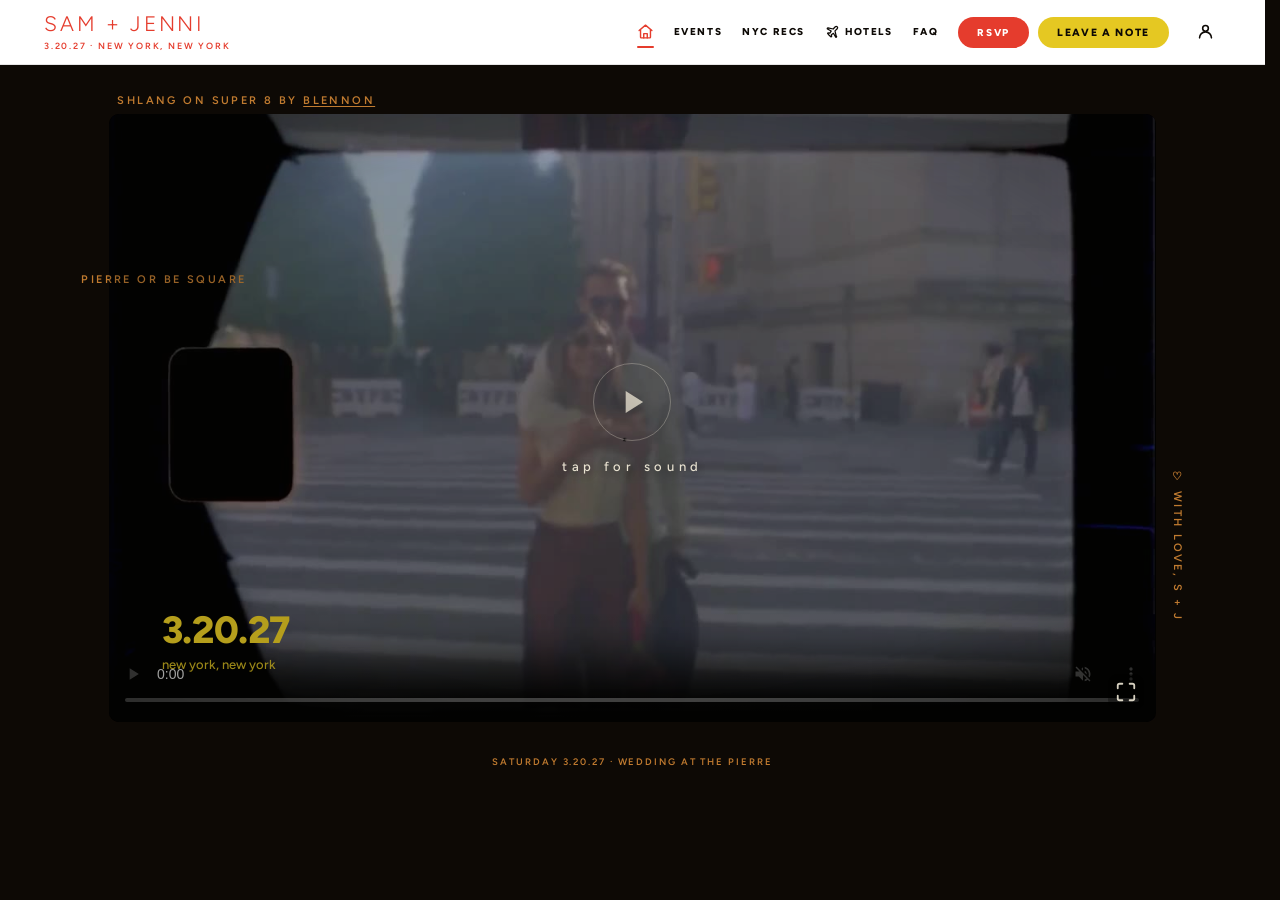
==== commit 161aaa72: "RSVPs go through /api/rsvp; the server resolves the household and writes guest_key and tier" ====
--- a/index.html
+++ b/index.html
@@ -1490,10 +1490,10 @@
   <script src="mobilenav.js?v=20260830l" defer></script>
   <script src="account.js?v=20260830k" defer></script>
   <script src="cal.js?v=20260830b" defer></script>
-  <script src="upload.js?v=20260831b" defer></script>
+  <script src="upload.js?v=20260831c" defer></script>
   <script src="drawer.js?v=20260831a" defer></script>
   <script src="outab.js?v=20260805a" defer></script>
-  <script src="rsvpform.js?v=20260830j" defer></script>
+  <script src="rsvpform.js?v=20260831e" defer></script>
   <script src="notes.js?v=20260830c" defer></script>
 </body>
 </html>
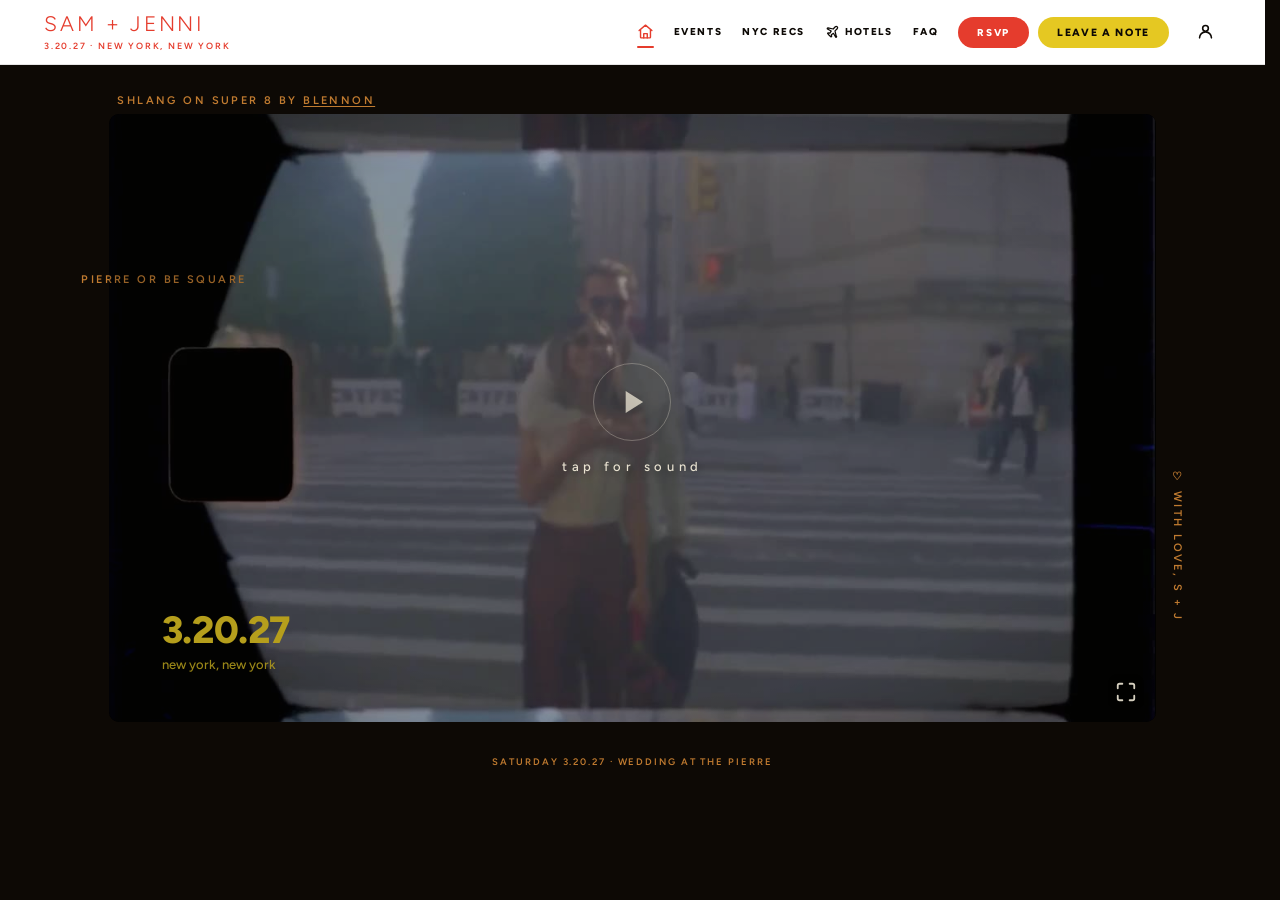
==== commit 0d81b8da: "Hero video: clear the error flag on recovery, drop the hard-coded controls, fix a stray </div>" ====
--- a/index.html
+++ b/index.html
@@ -1146,8 +1146,13 @@
 
       <!-- Video stage -->
       <div class="stage">
+        <!-- No `controls` here. The player bar is added deliberately in two
+             places below: immediately on phones, and on desktop only once the
+             guest taps the sound overlay. Having it in the markup meant the
+             scrubber and timecode sat across the film's burned-in title card
+             from the moment the page loaded. -->
         <video id="heroVideo"
-               muted autoplay loop playsinline controls preload="auto"
+               muted autoplay loop playsinline preload="auto"
                poster="poster.jpg"
                data-mobile-src="hero-home.mp4"
                data-desktop-src="hero-home.mp4"></video>
@@ -1193,11 +1198,7 @@
         </button>
 
       </div>
-
-      
     </div>
-    </div>
-
 
     <!-- Where and when, under the film. Assembled by JS per tier and NOT written
          into the static HTML: anything in the source is readable by every
@@ -1360,6 +1361,13 @@
         videoErrored = true;
         showFallback();
       });
+      // A recovered error must not be permanent. Media errors here are usually
+      // transient — a stalled segment, a flaky connection, a tab waking up —
+      // and the browser retries by itself. The flag used to latch on forever,
+      // so once it had been set even once, hideFallback() refused to run and
+      // the date overlay stayed printed across the film for the rest of the
+      // visit even though the video was plainly playing. Any event that means
+      // "there is picture" clears it.
 
       // Autoplay is set on the <video> element — browser starts playing as soon as
       // possible. We don't hide the video while loading because that left users on
@@ -1374,7 +1382,10 @@
         if (dateFallback) dateFallback.classList.add('show');
       }
       function hideFallback() {
-        if (dateFallback && !videoErrored) dateFallback.classList.remove('show');
+        // Unconditional. Whatever happened earlier, we are being told there is
+        // picture NOW, so the overlay comes off and the error flag is cleared.
+        videoErrored = false;
+        if (dateFallback) dateFallback.classList.remove('show');
       }
 
       // Listen for every event that means "there is picture", not just loadeddata.
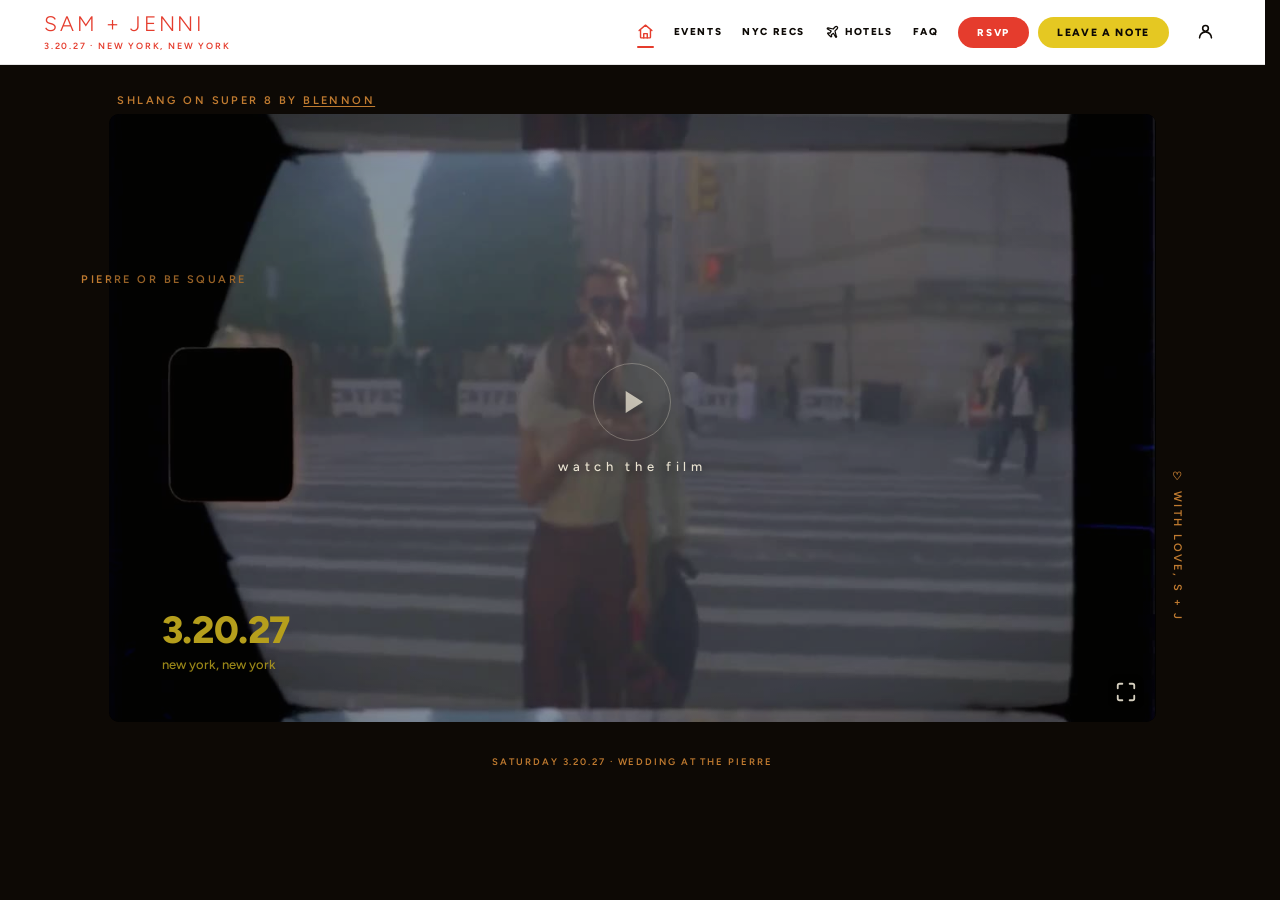
==== commit e85a6ee7: "Hero video: keep it inline and control-free on phones so in-app webviews stop hijacking it fullscree" ====
--- a/index.html
+++ b/index.html
@@ -1152,7 +1152,7 @@
              scrubber and timecode sat across the film's burned-in title card
              from the moment the page loaded. -->
         <video id="heroVideo"
-               muted autoplay loop playsinline preload="auto"
+               muted autoplay loop playsinline webkit-playsinline preload="auto"
                poster="poster.jpg"
                data-mobile-src="hero-home.mp4"
                data-desktop-src="hero-home.mp4"></video>
@@ -1221,7 +1221,7 @@
   <!-- Full-screen reel overlay — the whole film, easy to exit -->
   <div class="reel-modal" id="reelModal" aria-hidden="true">
     <button class="reel-close" id="reelClose" type="button" aria-label="Close">×</button>
-    <video id="reelVideo" playsinline controls preload="none" poster="poster.jpg">
+    <video id="reelVideo" playsinline webkit-playsinline controls preload="none" poster="poster.jpg">
       <source src="full-reel.mp4" type="video/mp4">
     </video>
   </div>
@@ -1235,20 +1235,37 @@
             soundOverlay = document.getElementById('soundOverlay');
       // hero-home.mp4 already begins at 0:20 and loops on its own (loop attribute).
 
-      // Phones: show the native controls immediately and drop the custom
-      // overlay. Two play affordances stacked on one video is worse than one,
-      // and the native arrow is the one people already know.
+      // Phones: keep the hero inline and control-free.
+      //
+      // We used to switch on native `controls` here and delete the custom
+      // overlay. In an in-app WKWebView (Gmail, Instagram, etc.) that combination
+      // can hand the film to iOS's native fullscreen player, which covers the
+      // whole page — so the guest gets a black screen with no "Sam + Jenni" and
+      // no menu. The custom overlay is the only play affordance on mobile now.
       var isPhone = window.matchMedia && window.matchMedia('(max-width:760px)').matches;
-      if (isPhone && hero) {
-        // setAttribute, not the property: iOS suppresses the control bar for an
-        // autoplaying muted inline video unless `controls` is a real attribute
-        // on the element, so `hero.controls = true` left the film with no
-        // scrubber, no volume and no visible way in.
-        hero.setAttribute('controls', '');
-        hero.controls = true;
-        if (soundOverlay) soundOverlay.remove();
-        // iOS's own player has a fullscreen button in the same corner as ours
-        if (openReel) openReel.remove();
+
+      // Can this browser play video inline at all? Old iPhones and some embedded
+      // webviews report false, and there `play()` always goes fullscreen.
+      var inlineOK = true;
+      try {
+        if (window.matchMedia) {
+          var mq = window.matchMedia('(-webkit-video-playable-inline)');
+          // A browser that doesn't know the feature returns matches:false with
+          // media 'not all' — treat only a real negative match as unsupported.
+          if (mq && mq.media !== 'not all' && mq.media !== 'invalid') inlineOK = mq.matches;
+        }
+      } catch (e) { /* leave inlineOK true */ }
+
+      if (hero && !inlineOK) {
+        // Don't autoplay into a fullscreen takeover. Freeze on the poster and
+        // make the guest ask for the film deliberately.
+        hero.removeAttribute('autoplay');
+        hero.autoplay = false;
+        try { hero.pause(); } catch (e) {}
+        if (soundOverlay) {
+          var lbl = soundOverlay.querySelector('.label');
+          if (lbl) lbl.textContent = 'watch the film';
+        }
       }
 
       // ---- sound on first deliberate play --------------------------------
@@ -1262,40 +1279,48 @@
       // allowed by Safari's autoplay policy; doing it on load would be blocked.
       //
       // Once only: if someone deliberately mutes it again, we leave them alone.
-      var gestured = false, didUnmute = false;
-      ['pointerdown', 'touchstart', 'keydown'].forEach(function (t) {
-        document.addEventListener(t, function () { gestured = true; },
-          { once: true, capture: true, passive: true });
-      });
+      //
+      // The gesture must land ON the film or the play overlay. A document-wide
+      // listener meant any stray tap — a nav link, a scroll — could unmute, and
+      // an unmute Safari considers untrusted can restart playback fullscreen.
+      var didUnmute = false;
+      function unmute() {
+        if (didUnmute || !hero || !hero.muted) return;
+        didUnmute = true;
+        hero.muted = false;
+        hero.removeAttribute('muted');
+        if (hero.volume === 0) hero.volume = 1;
+      }
       if (hero) {
-        hero.addEventListener('play', function () {
-          if (gestured && !didUnmute && hero.muted) {
-            didUnmute = true;
-            hero.muted = false;
-            hero.removeAttribute('muted');
-            if (hero.volume === 0) hero.volume = 1;
-          }
-        });
-        // Tapping the frame itself (not the controls) also turns the sound on,
-        // since on a phone the whole film is the obvious thing to press.
+        // Tapping the frame itself is the obvious thing to press on a phone.
         hero.addEventListener('click', function () {
           if (!didUnmute && hero.muted) {
-            didUnmute = true;
-            hero.muted = false;
-            hero.removeAttribute('muted');
+            unmute();
             hero.play().catch(function () {});
           }
         });
       }
 
-      // Tap the overlay → unmute + reveal the native player controls (hidden until then)
+      // Tap the overlay → play with sound. On phones we deliberately do NOT turn
+      // on native controls: in an in-app webview that can promote the film to
+      // the native fullscreen player and swallow the rest of the page.
       function revealPlayer() {
-        hero.muted = false;
-        hero.controls = true;
+        unmute();
+        if (!isPhone) hero.controls = true;
         hero.play().catch(()=>{});
         if (soundOverlay) soundOverlay.style.display = 'none';
       }
       if (soundOverlay) soundOverlay.addEventListener('click', revealPlayer);
+
+      // Diagnostics: if iOS promotes the hero to its fullscreen player anyway,
+      // we want to know rather than guess from "it went black".
+      if (hero) {
+        hero.addEventListener('webkitbeginfullscreen', function () {
+          console.warn('[hero] unexpected native fullscreen', {
+            inlineOK: inlineOK, controls: hero.controls, ua: navigator.userAgent
+          });
+        });
+      }
 
       // "Watch full screen" — open a full-viewport overlay with the WHOLE reel; easy to exit
       const reelModal = document.getElementById('reelModal'),
@@ -1317,6 +1342,20 @@
       if (reelClose) reelClose.addEventListener('click', closeReelOverlay);
       reelModal.addEventListener('click', e => { if (e.target === reelModal) closeReelOverlay(); });
       document.addEventListener('keydown', e => { if (e.key === 'Escape' && reelModal.classList.contains('open')) closeReelOverlay(); });
+
+      // Coming back via the back button (or out of iOS's fullscreen player) can
+      // restore the page from bfcache with the reel overlay still open and the
+      // body still locked — which reads as "the site is a black screen".
+      window.addEventListener('pageshow', function () {
+        if (reelModal && reelModal.classList.contains('open')) {
+          reelModal.classList.remove('open');
+          try { reelVid.pause(); } catch (e) {}
+        }
+        document.body.style.overflow = '';
+        // Only resume where inline playback is safe — otherwise play() means
+        // fullscreen, and this isn't a user gesture.
+        if (inlineOK && hero && hero.paused && !hero.ended) hero.play().catch(function () {});
+      });
 
       // Share button — uses Web Share API on mobile/supported browsers, falls back to clipboard copy
       const shareBtn = document.getElementById('shareBtn');
